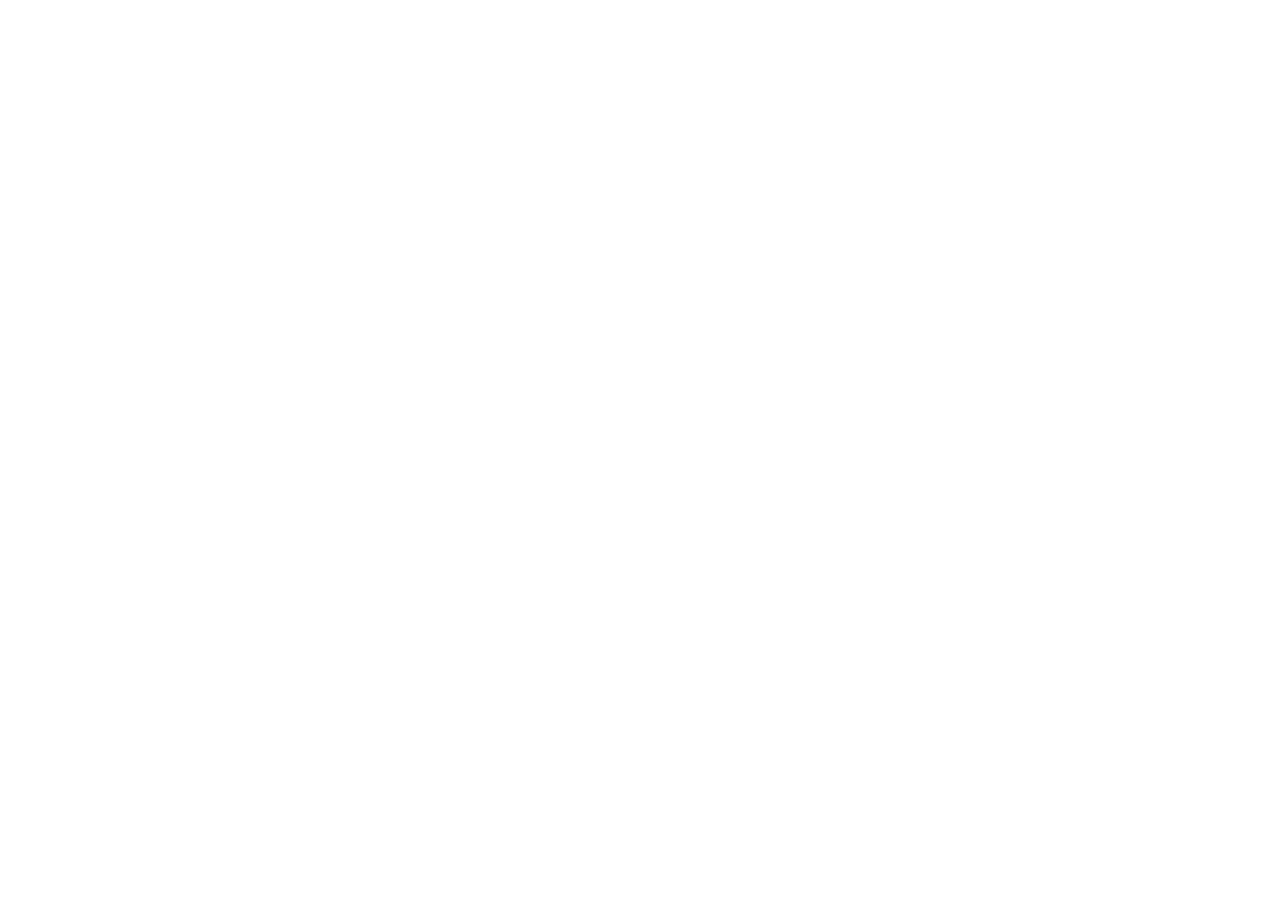
==== index.html @ 0e5fbce2 "portfolio" ====
<!DOCTYPE html>
<html lang="cs">

<head>
    <meta charset="UTF-8">
    <meta name="viewport" content="width=device-width, initial-scale=1.0">
    <title>Portfolio</title>
</head>

<body>

</body>

</html>
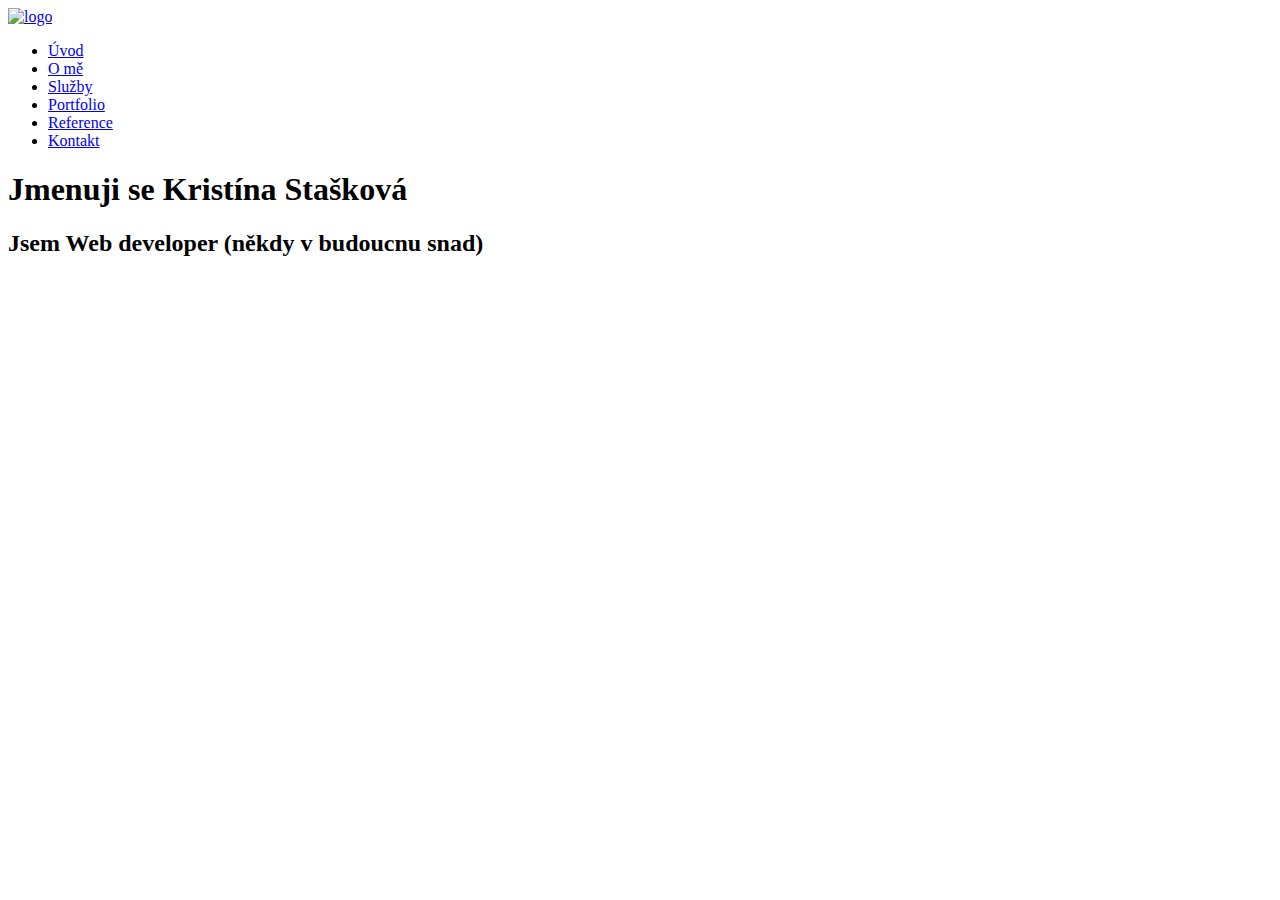
==== commit 8e735837: "prvni ukol - zacatek portfolia" ====
--- a/index.html
+++ b/index.html
@@ -4,10 +4,77 @@
 <head>
     <meta charset="UTF-8">
     <meta name="viewport" content="width=device-width, initial-scale=1.0">
+    <link rel="stylesheet" href="style.css">
+    <link rel="preconnect" href="https://fonts.gstatic.com">
+    <link href="https://fonts.googleapis.com/css2?family=Poppins:ital,wght@0,100;0,400;0,500;1,100&display=swap" rel="stylesheet">
     <title>Portfolio</title>
 </head>
 
 <body>
+    <header>
+        <a class="logo logo--header" href="#about"><img src="logo.png" alt="logo">
+        </a>
+
+        <nav>
+            <ul class="nav nav--first nav--sticky">
+                <li class="nav__item nav__item--active"><a class="nav__link" href="#home">Úvod</a> </li>
+                <li class="nav__item"><a class="nav__link" href="#about">O mě</a> </li>
+                <li class="nav__item"><a class="nav__link" href="#services">Služby</a> </li>
+                <li class="nav__item"><a class="nav__link" href="#portfolio">Portfolio</a> </li>
+                <li class="nav__item"><a class="nav__link" href="#reference">Reference</a> </li>
+                <li class="nav__item"><a class="nav__link" href="#contact">Kontakt</a></li>
+            </ul>
+        </nav>
+        
+    </header>
+    <section class="home" id="home">
+        <div class="home__item">
+            <h1 class="home__item--dark-color"> Jmenuji se
+                <span class="home__item--base-color"> Kristína Stašková</span>
+            </h1>
+            <h2 class="home__item--base-color"> Jsem
+                <span class="home__item--dark-color"> Web developer (někdy v budoucnu snad)</span>
+            </h2>
+        </div>
+
+        <div class="home__img">
+            <div class="home__img--photo">
+            </div>
+            <div class="home__img--cyrcle">
+            </div>
+            <div class="home__img--cyrcle-2">
+            </div>
+            <div class="home__img--cyrcle-3">
+            </div>
+        </div>
+
+        <div class="btn home__btn">
+            <a class="home__btn--cv" href="#">
+            </a>
+        </div>
+
+
+    </section>
+
+    <section class="about" id="about">
+
+    </section>
+
+    <section class="services" id="services">
+
+    </section>
+
+    <section class="portfolio" id="portfolio">
+
+    </section>
+
+    <section class="reference" id="reference">
+
+    </section>
+
+    <section class="contact" id="contact">
+
+    </section>
 
 </body>
 
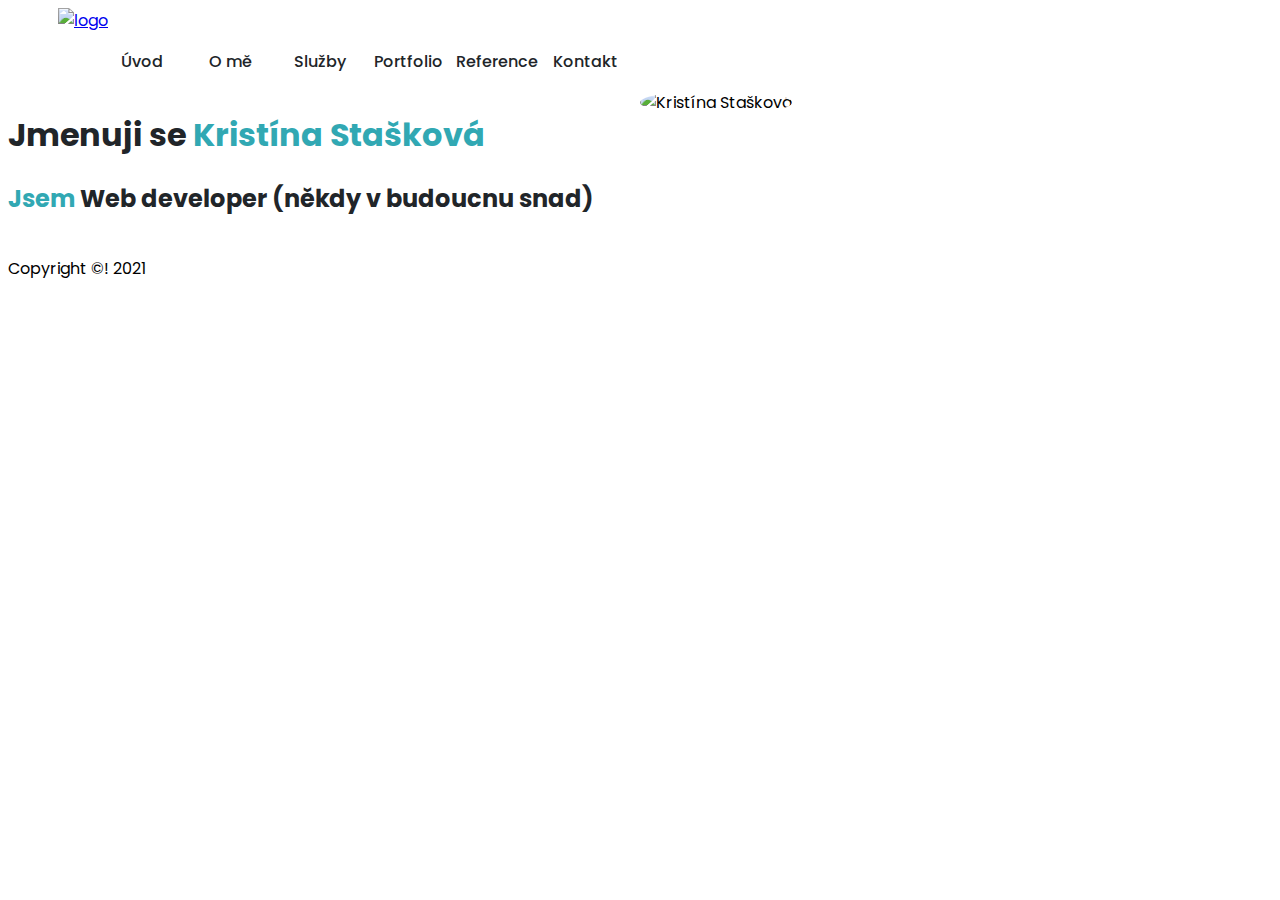
==== commit 5fb28897: "Jeste mi blbne prepinani pri navratu na vetsi obrazovku, ale to dotahnu. Jen me nejmensi nenecha vic" ====
--- a/index.html
+++ b/index.html
@@ -7,74 +7,92 @@
     <link rel="stylesheet" href="style.css">
     <link rel="preconnect" href="https://fonts.gstatic.com">
     <link href="https://fonts.googleapis.com/css2?family=Poppins:ital,wght@0,100;0,400;0,500;1,100&display=swap" rel="stylesheet">
+    <link rel="stylesheet" href="https://cdnjs.cloudflare.com/ajax/libs/font-awesome/4.7.0/css/font-awesome.min.css">
     <title>Portfolio</title>
 </head>
 
 <body>
     <header>
-        <a class="logo logo--header" href="#about"><img src="logo.png" alt="logo">
-        </a>
 
-        <nav>
-            <ul class="nav nav--first nav--sticky">
+        <nav class="sticky">
+            <a class="logo logo--header" href="#about"><img src="images/logo.png" alt="logo">
+            </a>
+            <button class="hamburger" id="hamburger">
+                <i class="fa fa-bars" aria-hidden="true"></i>
+            </button>
+            <ul class="nav nav--first nav--sticky" id="nav">
                 <li class="nav__item nav__item--active"><a class="nav__link" href="#home">Úvod</a> </li>
-                <li class="nav__item"><a class="nav__link" href="#about">O mě</a> </li>
+                <li class="nav__item"><a class="nav__link" href="#about">O&nbsp;mě</a> </li>
                 <li class="nav__item"><a class="nav__link" href="#services">Služby</a> </li>
                 <li class="nav__item"><a class="nav__link" href="#portfolio">Portfolio</a> </li>
                 <li class="nav__item"><a class="nav__link" href="#reference">Reference</a> </li>
                 <li class="nav__item"><a class="nav__link" href="#contact">Kontakt</a></li>
             </ul>
         </nav>
-        
+
     </header>
-    <section class="home" id="home">
-        <div class="home__item">
-            <h1 class="home__item--dark-color"> Jmenuji se
-                <span class="home__item--base-color"> Kristína Stašková</span>
-            </h1>
-            <h2 class="home__item--base-color"> Jsem
-                <span class="home__item--dark-color"> Web developer (někdy v budoucnu snad)</span>
-            </h2>
-        </div>
+    <main>
+        <section class="home" id="home">
+            <div class="home__item">
+                <h1 class="home__item--dark-color"> Jmenuji se
+                    <span class="home__item--base-color"> Kristína Stašková</span>
+                </h1>
+                <h2 class="home__item--base-color"> Jsem
+                    <span class="home__item--dark-color"> Web developer (někdy v budoucnu snad)</span>
+                </h2>
+            </div>
 
-        <div class="home__img">
-            <div class="home__img--photo">
+            <div class="home__img">
+                <div class="home__img--photo">
+                    <img src="images/profil.JPG" alt="Kristína Stašková">
+                </div>
+                <div class="home__img--cyrcle">
+                </div>
+                <div class="home__img--cyrcle-2">
+                </div>
+                <div class="home__img--cyrcle-3">
+                </div>
             </div>
-            <div class="home__img--cyrcle">
+
+            <div class="btn home__btn">
+                <a class="home__btn--cv" href="#">
+                </a>
             </div>
-            <div class="home__img--cyrcle-2">
-            </div>
-            <div class="home__img--cyrcle-3">
-            </div>
-        </div>
-
-        <div class="btn home__btn">
-            <a class="home__btn--cv" href="#">
-            </a>
-        </div>
 
 
-    </section>
+        </section>
 
-    <section class="about" id="about">
+        <section class="about" id="about">
 
-    </section>
+        </section>
 
-    <section class="services" id="services">
+        <section class="services" id="services">
 
-    </section>
+        </section>
 
-    <section class="portfolio" id="portfolio">
+        <section class="portfolio" id="portfolio">
+            <div class="portfolio__item portfolio__item--1"></div>
+            <div class="portfolio__item portfolio__item--2"></div>
+            <div class="portfolio__item portfolio__item--3"></div>
+            <div class="portfolio__item portfolio__item--4"></div>
+            <div class="portfolio__item portfolio__item--5"></div>
+            <div class="portfolio__item portfolio__item--6"></div>
 
-    </section>
+        </section>
 
-    <section class="reference" id="reference">
+        <section class="reference" id="reference">
 
-    </section>
+        </section>
 
-    <section class="contact" id="contact">
+        <section class="contact" id="contact">
 
-    </section>
+        </section>
+
+        <script src="hamburger.js"></script>
+    </main>
+    <footer>
+        Copyright &copy! 2021
+    </footer>
 
 </body>
 
--- a/style.css
+++ b/style.css
@@ -0,0 +1,119 @@
+html {
+    margin: 0;
+    padding: 0;
+    height: 100%;
+}
+:root {
+    --dark-color: #212529;
+    --base-color: #31a8b3;
+}
+
+body {
+    display: grid;
+    grid-template-rows: min-content auto min-content;
+    row-gap: 2 rem;
+    max-width: 1400px;
+    font-family: 'Poppins', sans-serif;
+}
+
+header {
+    display: flex;
+    flex-direction: column;
+    place-items: center;
+    background-color: #ffffff;
+	position: sticky;
+	top: 0;
+}
+.hamburger {
+    background-color: transparent;
+    border: 0;
+    color: var(--dark-color);
+    font-size: 20px;
+    cursor: pointer;
+}
+.hamburger:focus {
+    outline: none;
+}
+
+.nav.nav--first {
+    display: none;
+    width: 100%;
+}
+.nav.nav--first.show {
+    display: flex;
+}
+
+.nav {
+    display: flex;
+    flex-wrap: wrap;
+    flex-direction: column;
+    list-style: none;
+    font-weight: 500;
+    justify-items: center;
+}
+
+.nav__item {
+    place-items: center;
+}
+
+.nav__link {
+    text-decoration: none;
+    color: var(--dark-color);
+}
+
+.nav__link:hover {
+    color: var(--base-color);
+}
+
+.home {
+    display: grid;
+    grid-template-columns: repeat(2, 1fr);
+
+}
+
+.home__item--base-color {
+    color: var(--base-color);
+}
+
+.home__item--dark-color{
+    color: var(--dark-color);
+}
+
+.home__img--photo img {
+    border-radius: 50%;
+    max-width: 50%;
+    place-content: center;
+}
+
+.btn {
+    border-radius: 1rem;
+    border: none;
+    padding: 10px 30px;
+    transition: all 0.3s ease;
+    font-size: 16px;
+    display: inline-block;
+}
+
+@media (min-width: 769px) {
+    header {
+        display: grid;
+        grid-template-columns: 1fr 1fr;
+        background-color: #ffffff;
+        position: sticky;
+        top: 0;
+    }
+
+    .nav {
+        grid-column-start: 2;
+        grid-template-columns: repeat(6, 1fr);
+        list-style: none;
+        font-weight: 500;
+        justify-items: center;
+    }
+    .hamburger {
+        display: none;
+    }
+    .nav.nav--first {
+        display: grid;
+    }
+}
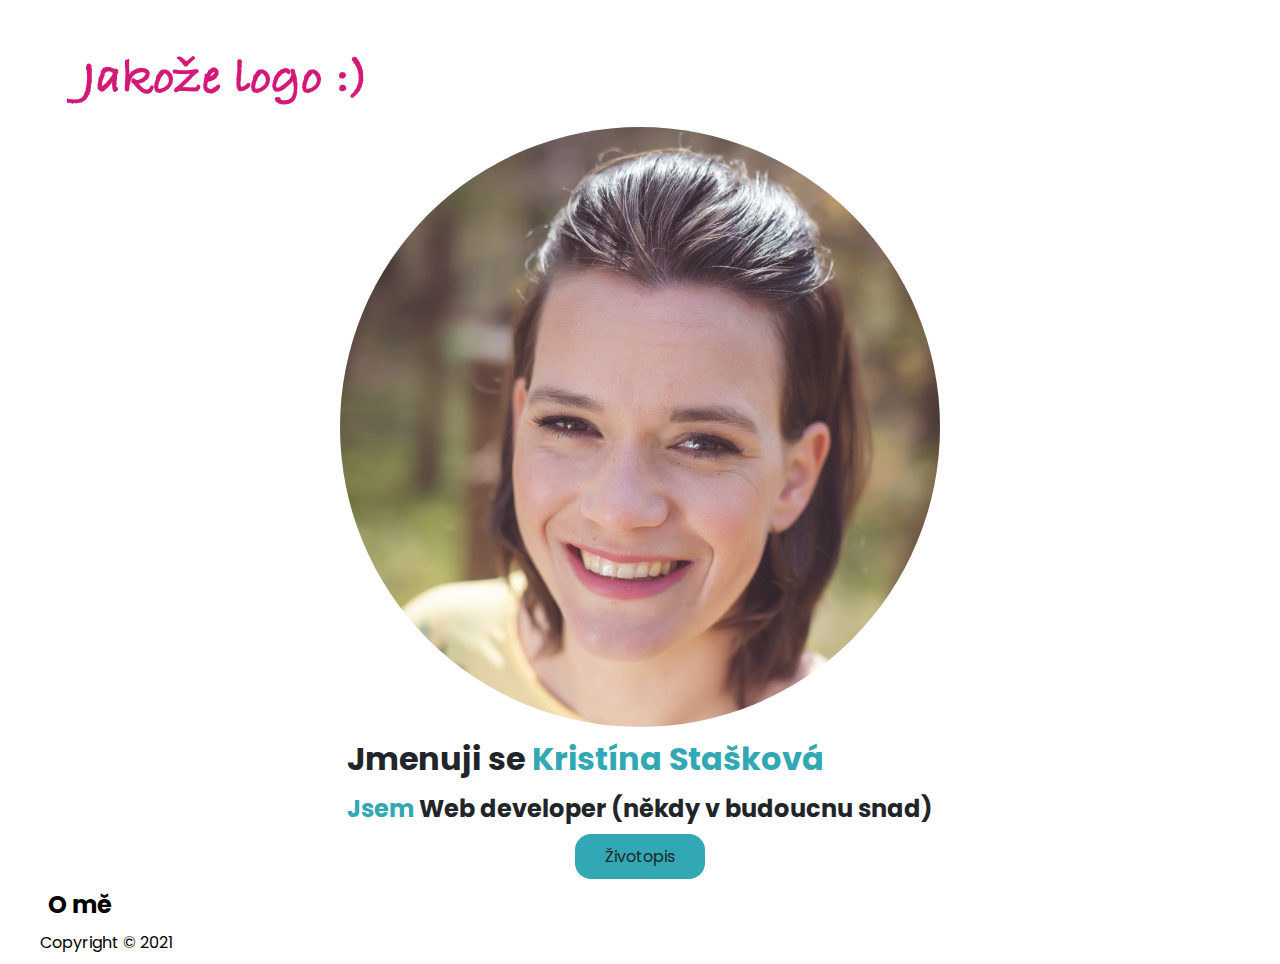
==== commit 32212063: "treti stage" ====
--- a/index.html
+++ b/index.html
@@ -13,7 +13,6 @@
 
 <body>
     <header>
-
         <nav class="sticky">
             <a class="logo logo--header" href="#about"><img src="images/logo.png" alt="logo">
             </a>
@@ -42,27 +41,26 @@
                 </h2>
             </div>
 
+            <div class="btn home__btn">
+                <a class="home__btn--cv" href="#">Životopis
+                </a>
+            </div>
+
             <div class="home__img">
                 <div class="home__img--photo">
                     <img src="images/profil.JPG" alt="Kristína Stašková">
                 </div>
-                <div class="home__img--cyrcle">
+                <div class="home__img--circle">
                 </div>
-                <div class="home__img--cyrcle-2">
+                <div class="home__img--circle-2">
                 </div>
-                <div class="home__img--cyrcle-3">
+                <div class="home__img--circle-3">
                 </div>
             </div>
-
-            <div class="btn home__btn">
-                <a class="home__btn--cv" href="#">
-                </a>
-            </div>
-
-
         </section>
 
         <section class="about" id="about">
+            <h2>O mě</h2>
 
         </section>
 
@@ -91,7 +89,7 @@
         <script src="hamburger.js"></script>
     </main>
     <footer>
-        Copyright &copy! 2021
+        Copyright &copy 2021
     </footer>
 
 </body>
--- a/style.css
+++ b/style.css
@@ -1,119 +1,204 @@
 html {
-    margin: 0;
-    padding: 0;
-    height: 100%;
-}
-:root {
-    --dark-color: #212529;
-    --base-color: #31a8b3;
+  margin: 2rem;
+  padding: 0;
+  height: 100%;
 }
 
 body {
-    display: grid;
-    grid-template-rows: min-content auto min-content;
-    row-gap: 2 rem;
-    max-width: 1400px;
-    font-family: 'Poppins', sans-serif;
+  display: -ms-grid;
+  display: grid;
+  -ms-grid-rows: min-content auto min-content;
+      grid-template-rows: -webkit-min-content auto -webkit-min-content;
+      grid-template-rows: min-content auto min-content;
+  row-gap: 2 rem;
+  max-width: 1400px;
+  font-family: 'Poppins', sans-serif;
+  font-size: 1rem;
+  font-weight: 400;
 }
 
 header {
+  display: -webkit-box;
+  display: -ms-flexbox;
+  display: flex;
+  -webkit-box-orient: vertical;
+  -webkit-box-direction: normal;
+      -ms-flex-direction: column;
+          flex-direction: column;
+  -webkit-box-pack: center;
+      -ms-flex-pack: center;
+          justify-content: center;
+  -webkit-box-align: center;
+      -ms-flex-align: center;
+          align-items: center;
+  background-color: #ffffff;
+  position: -webkit-sticky;
+  position: sticky;
+  top: 0;
+}
+
+header .hamburger {
+  background-color: transparent;
+  border: 0;
+  color: #212529;
+  font-size: 20px;
+  cursor: pointer;
+}
+
+header .hamburger:focus {
+  outline: none;
+}
+
+header nav .sticky {
+  display: -webkit-box;
+  display: -ms-flexbox;
+  display: flex;
+}
+
+header nav .nav {
+  list-style: none;
+  font-weight: 500;
+  padding: 0;
+  width: 100%;
+}
+
+header nav .nav.nav--first {
+  display: none;
+  width: 100%;
+}
+
+header nav .nav.nav--first.show {
+  display: -webkit-box;
+  display: -ms-flexbox;
+  display: flex;
+  -webkit-box-orient: vertical;
+  -webkit-box-direction: normal;
+      -ms-flex-direction: column;
+          flex-direction: column;
+  -webkit-box-pack: center;
+      -ms-flex-pack: center;
+          justify-content: center;
+  -webkit-box-align: center;
+      -ms-flex-align: center;
+          align-items: center;
+}
+
+header nav .nav__item {
+  place-items: center;
+}
+
+header nav .nav__link {
+  text-decoration: none;
+  color: #212529;
+}
+
+header nav .nav__link:hover {
+  color: #31a8b3;
+}
+
+.home {
+  display: -webkit-box;
+  display: -ms-flexbox;
+  display: flex;
+  -webkit-box-orient: vertical;
+  -webkit-box-direction: normal;
+      -ms-flex-direction: column;
+          flex-direction: column;
+  -webkit-box-pack: center;
+      -ms-flex-pack: center;
+          justify-content: center;
+  -webkit-box-align: center;
+      -ms-flex-align: center;
+          align-items: center;
+}
+
+.home .home__item {
+  -webkit-box-ordinal-group: 3;
+      -ms-flex-order: 2;
+          order: 2;
+}
+
+.home .home__img {
+  -webkit-box-ordinal-group: 2;
+      -ms-flex-order: 1;
+          order: 1;
+}
+
+.home .home__btn {
+  -webkit-box-ordinal-group: 4;
+      -ms-flex-order: 3;
+          order: 3;
+}
+
+.home .home__item--base-color {
+  color: #31a8b3;
+}
+
+.home .home__item--dark-color {
+  color: #212529;
+}
+
+.home .home__img--photo {
+  display: -webkit-box;
+  display: -ms-flexbox;
+  display: flex;
+  place-content: center;
+}
+
+.home .home__img--photo img {
+  border-radius: 50%;
+  max-width: 50%;
+}
+
+.home a {
+  text-decoration: none;
+  color: #212529;
+}
+
+.btn {
+  border-radius: 1rem;
+  border: none;
+  padding: 10px 30px;
+  font-size: 16px;
+  background-color: #31a8b3;
+  display: inline-block;
+  color: #fafafa;
+}
+
+.btn:hover {
+  -webkit-transition: all 0.3s ease;
+  transition: all 0.3s ease;
+  background-color: #17a2b8;
+}
+
+h1, h2 {
+  margin: 0.5rem;
+}
+
+@media (min-width: 769px) {
+  header {
+    -webkit-box-orient: horizontal;
+    -webkit-box-direction: normal;
+        -ms-flex-direction: row;
+            flex-direction: row;
+  }
+  header .sticky {
+    display: -webkit-box;
+    display: -ms-flexbox;
     display: flex;
-    flex-direction: column;
-    place-items: center;
-    background-color: #ffffff;
-	position: sticky;
-	top: 0;
-}
-.hamburger {
-    background-color: transparent;
-    border: 0;
-    color: var(--dark-color);
-    font-size: 20px;
-    cursor: pointer;
-}
-.hamburger:focus {
-    outline: none;
-}
-
-.nav.nav--first {
-    display: none;
-    width: 100%;
-}
-.nav.nav--first.show {
-    display: flex;
-}
-
-.nav {
-    display: flex;
-    flex-wrap: wrap;
-    flex-direction: column;
     list-style: none;
     font-weight: 500;
-    justify-items: center;
-}
-
-.nav__item {
-    place-items: center;
-}
-
-.nav__link {
-    text-decoration: none;
-    color: var(--dark-color);
-}
-
-.nav__link:hover {
-    color: var(--base-color);
-}
-
-.home {
-    display: grid;
-    grid-template-columns: repeat(2, 1fr);
-
-}
-
-.home__item--base-color {
-    color: var(--base-color);
-}
-
-.home__item--dark-color{
-    color: var(--dark-color);
-}
-
-.home__img--photo img {
-    border-radius: 50%;
-    max-width: 50%;
-    place-content: center;
-}
-
-.btn {
-    border-radius: 1rem;
-    border: none;
-    padding: 10px 30px;
-    transition: all 0.3s ease;
-    font-size: 16px;
-    display: inline-block;
-}
-
-@media (min-width: 769px) {
-    header {
-        display: grid;
-        grid-template-columns: 1fr 1fr;
-        background-color: #ffffff;
-        position: sticky;
-        top: 0;
-    }
-
-    .nav {
-        grid-column-start: 2;
-        grid-template-columns: repeat(6, 1fr);
-        list-style: none;
-        font-weight: 500;
-        justify-items: center;
-    }
-    .hamburger {
-        display: none;
-    }
-    .nav.nav--first {
-        display: grid;
-    }
-}
+    width: 100%;
+  }
+  header .hamburger {
+    display: none;
+  }
+  header .nav--first {
+    display: -webkit-box;
+    display: -ms-flexbox;
+    display: flex;
+    -ms-flex-pack: distribute;
+        justify-content: space-around;
+  }
+}
+/*# sourceMappingURL=style.css.map */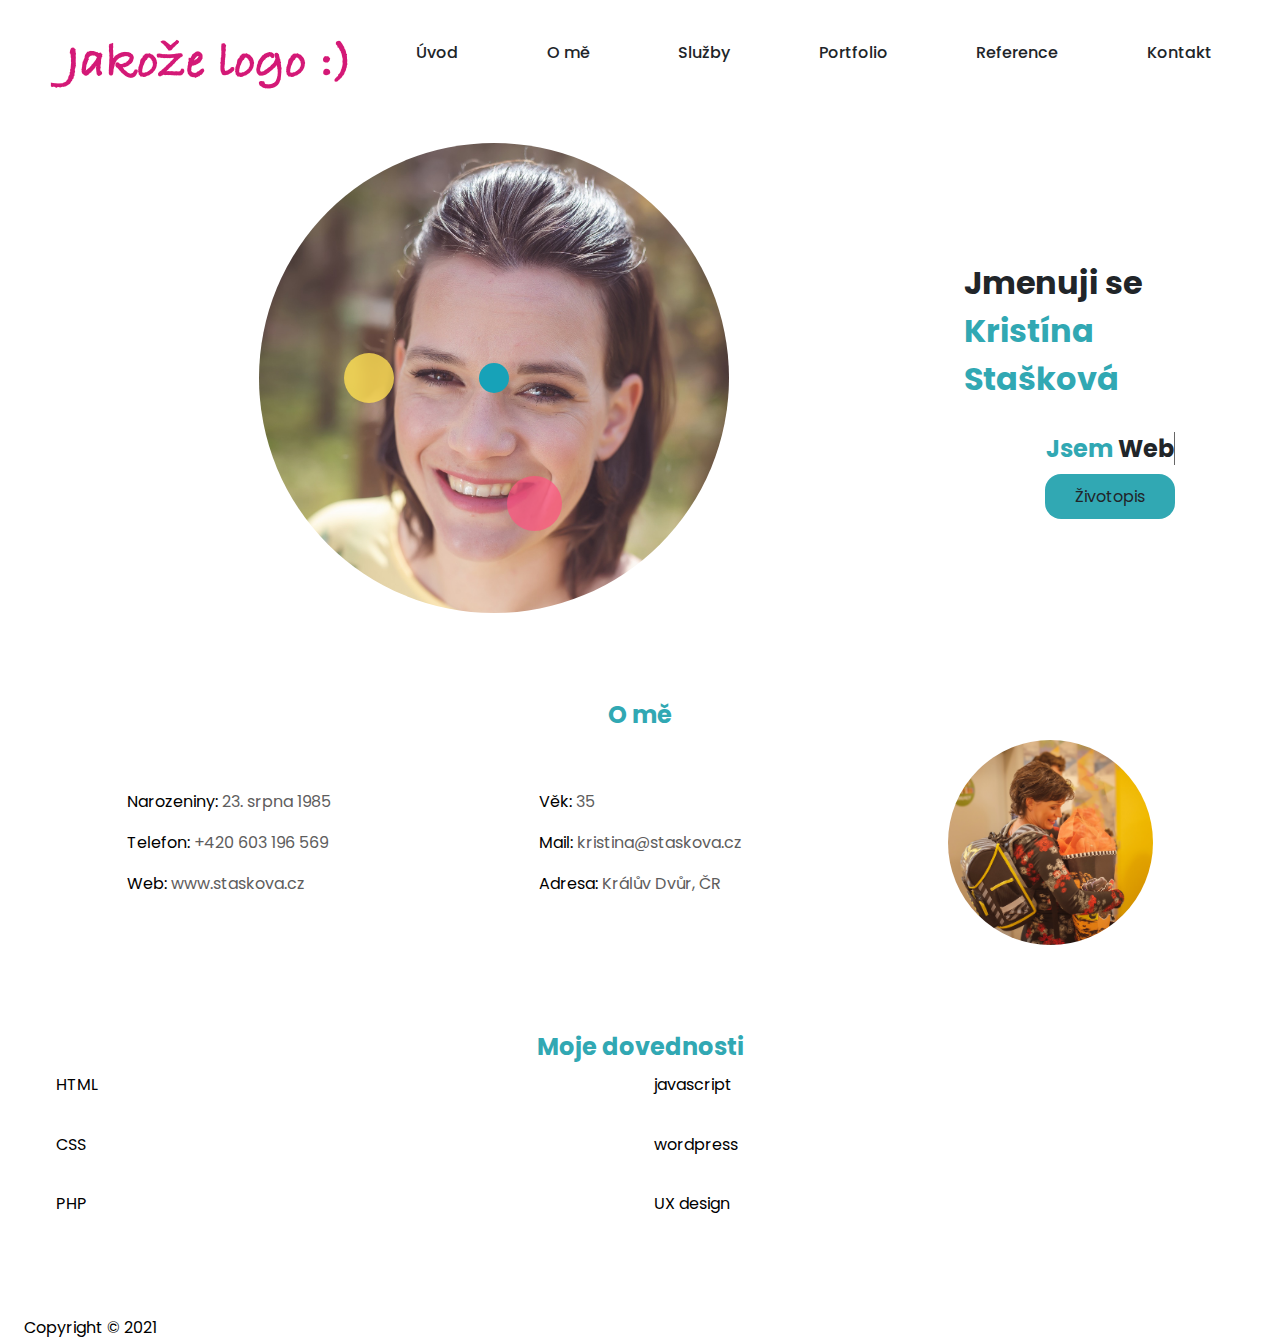
==== commit aea842af: "jeste na tom budu dodelavat kontakty,... Ale to nutne minimum tam snad je." ====
--- a/index.html
+++ b/index.html
@@ -6,7 +6,7 @@
     <meta name="viewport" content="width=device-width, initial-scale=1.0">
     <link rel="stylesheet" href="style.css">
     <link rel="preconnect" href="https://fonts.gstatic.com">
-    <link href="https://fonts.googleapis.com/css2?family=Poppins:ital,wght@0,100;0,400;0,500;1,100&display=swap" rel="stylesheet">
+    <link href="https://fonts.googleapis.com/css2?family=Poppins:ital,wght@0,100;0,400;0,500;1,100&display=swap" rel="stylesheet" type="text/css">
     <link rel="stylesheet" href="https://cdnjs.cloudflare.com/ajax/libs/font-awesome/4.7.0/css/font-awesome.min.css">
     <title>Portfolio</title>
 </head>
@@ -37,13 +37,12 @@
                     <span class="home__item--base-color"> Kristína Stašková</span>
                 </h1>
                 <h2 class="home__item--base-color"> Jsem
-                    <span class="home__item--dark-color"> Web developer (někdy v budoucnu snad)</span>
+                    <span class="home__item--dark-color txt-rotate" data-period="2000" data-rotate='["Web developer.", "Web designer.", "UX designer."  ]'></span>
                 </h2>
-            </div>
-
-            <div class="btn home__btn">
-                <a class="home__btn--cv" href="#">Životopis
-                </a>
+                <div class="btn home__btn">
+                    <a class="home__btn--cv" href="#">Životopis
+                    </a>
+                </div>
             </div>
 
             <div class="home__img">
@@ -60,7 +59,106 @@
         </section>
 
         <section class="about" id="about">
-            <h2>O mě</h2>
+            <h2 class="section-name">O mě</h2>
+            <div class="about__img">
+                <img src="images/aboutMe.png" alt="O mě">
+            </div>
+            <nav class="about__left personal-info">
+                <ul class="personal-info__list">
+                    <li class="personal-info__list--1">
+                        <p>
+                            Narozeniny:
+                            <span>23. srpna 1985</span>
+                        </p>
+                    </li>
+                    <li class="personal-info__list--2">
+                        <p>Telefon:
+                            <span>+420 603 196 569</span>
+                        </p>
+                    </li>
+                    <li class="personal-info__list--3">
+                        <p>Web:
+                            <span>www.staskova.cz</span>
+                        </p>
+                    </li>
+                </ul>
+            </nav>
+
+            <nav class="about__right personal-info">
+                <ul class="personal-info__list">
+                    <li class="personal-info__list--1">
+                        <p> Věk:
+                            <span>35</span>
+                        </p>
+                    </li>
+                    <li class="personal-info__list--2">
+                        <p>Mail:
+                            <span>kristina@staskova.cz</span>
+                        </p>
+                    </li>
+                    <li class="personal-info__list--3">
+                        <p>Adresa:
+                            <span>Králův Dvůr, ČR</span>
+                        </p>
+                    </li>
+                </ul>
+            </nav>
+
+        </section>
+        <section class="skills" id="skills">
+            <h2 class="section-name">Moje dovednosti</h2>
+            <div class="skill-block">
+                <div class="skill-block__container">
+                    <div class="skill-block__skillbar--title">
+                        <span>HTML</span>
+                    </div>
+                    <div class="skill-block__skillbar">
+                        <div class="skill-block__skillbar--percent html">80%</div>
+                    </div>
+                </div>
+                <div class="skill-block__container">
+                    <div class="skill-block__skillbar--title">
+                        <span>CSS</span>
+                    </div>
+                    <div class="skill-block__skillbar">
+                        <div class="skill-block__skillbar--percent css">75%</div>
+                    </div>
+                </div>
+                <div class="skill-block__container">
+                    <div class="skill-block__skillbar--title">
+                        <span>PHP</span>
+                    </div>
+                    <div class="skill-block__skillbar">
+                        <div class="skill-block__skillbar--percent php">50%</div>
+                    </div>
+                </div>
+            </div>
+            <div class="skill-block">
+                <div class="skill-block__container">
+                    <div class="skill-block__skillbar--title">
+                        <span>javascript</span>
+                    </div>
+                    <div class="skill-block__skillbar">
+                        <div class="skill-block__skillbar--percent js">65%</div>
+                    </div>
+                </div>
+                <div class="skill-block__container">
+                    <div class="skill-block__skillbar--title">
+                        <span>wordpress</span>
+                    </div>
+                    <div class="skill-block__skillbar">
+                        <div class="skill-block__skillbar--percent ws">60%</div>
+                    </div>
+                </div>
+                <div class="skill-block__container">
+                    <div class="skill-block__skillbar--title">
+                        <span>UX design</span>
+                    </div>
+                    <div class="skill-block__skillbar">
+                        <div class="skill-block__skillbar--percent ux">70%</div>
+                    </div>
+                </div>
+            </div>
 
         </section>
 
@@ -87,6 +185,7 @@
         </section>
 
         <script src="hamburger.js"></script>
+        <script src="carousel.js"></script>
     </main>
     <footer>
         Copyright &copy 2021
--- a/style.css
+++ b/style.css
@@ -1,7 +1,14 @@
 html {
-  margin: 2rem;
+  -webkit-box-sizing: border-box;
+          box-sizing: border-box;
   padding: 0;
+  margin: 1rem;
   height: 100%;
+}
+
+*, :after, :before {
+  -webkit-box-sizing: inherit;
+          box-sizing: inherit;
 }
 
 body {
@@ -31,6 +38,7 @@
   -webkit-box-align: center;
       -ms-flex-align: center;
           align-items: center;
+  margin-bottom: 2rem;
   background-color: #ffffff;
   position: -webkit-sticky;
   position: sticky;
@@ -49,25 +57,25 @@
   outline: none;
 }
 
-header nav .sticky {
-  display: -webkit-box;
-  display: -ms-flexbox;
-  display: flex;
-}
-
-header nav .nav {
-  list-style: none;
+header .sticky {
+  display: -webkit-box;
+  display: -ms-flexbox;
+  display: flex;
+}
+
+header .nav {
   font-weight: 500;
   padding: 0;
+  list-style: none;
   width: 100%;
 }
 
-header nav .nav.nav--first {
+header .nav--first {
   display: none;
   width: 100%;
 }
 
-header nav .nav.nav--first.show {
+header .nav--first.show {
   display: -webkit-box;
   display: -ms-flexbox;
   display: flex;
@@ -81,18 +89,19 @@
   -webkit-box-align: center;
       -ms-flex-align: center;
           align-items: center;
-}
-
-header nav .nav__item {
+  margin-bottom: 2rem;
+}
+
+header .nav__item {
   place-items: center;
 }
 
-header nav .nav__link {
+header .nav__link {
   text-decoration: none;
   color: #212529;
 }
 
-header nav .nav__link:hover {
+header .nav__link:hover {
   color: #31a8b3;
 }
 
@@ -110,47 +119,192 @@
   -webkit-box-align: center;
       -ms-flex-align: center;
           align-items: center;
-}
-
-.home .home__item {
+  margin-bottom: 2rem;
+}
+
+.home__item {
   -webkit-box-ordinal-group: 3;
       -ms-flex-order: 2;
           order: 2;
-}
-
-.home .home__img {
+  display: -webkit-box;
+  display: -ms-flexbox;
+  display: flex;
+  -webkit-box-orient: vertical;
+  -webkit-box-direction: normal;
+      -ms-flex-direction: column;
+          flex-direction: column;
+  -webkit-box-pack: center;
+      -ms-flex-pack: center;
+          justify-content: center;
+  -webkit-box-align: center;
+      -ms-flex-align: center;
+          align-items: center;
+}
+
+.home__btn {
+  max-width: 50%;
+}
+
+.home__img {
   -webkit-box-ordinal-group: 2;
       -ms-flex-order: 1;
           order: 1;
-}
-
-.home .home__btn {
-  -webkit-box-ordinal-group: 4;
-      -ms-flex-order: 3;
-          order: 3;
-}
-
-.home .home__item--base-color {
+  position: relative;
+  top: 0;
+  bottom: 0;
+  left: 0;
+  right: 0;
+  margin: auto;
+  border-radius: 50%;
+}
+
+.home__img--circle {
+  width: 30px;
+  height: 30px;
+  background: #17a2b8;
+  border-radius: 50%;
+  position: absolute;
+  top: 0;
+  bottom: 0;
+  left: 0;
+  right: 0;
+  overflow: hidden;
+  margin: auto;
+  -webkit-animation: circle 6s linear infinite;
+          animation: circle 6s linear infinite;
+}
+
+@-webkit-keyframes circle {
+  0% {
+    -webkit-transform: rotate(0deg) translate(-165px) rotate(0deg);
+            transform: rotate(0deg) translate(-165px) rotate(0deg);
+  }
+  100% {
+    -webkit-transform: rotate(360deg) translate(-165px) rotate(-360deg);
+            transform: rotate(360deg) translate(-165px) rotate(-360deg);
+  }
+}
+
+@keyframes circle {
+  0% {
+    -webkit-transform: rotate(0deg) translate(-165px) rotate(0deg);
+            transform: rotate(0deg) translate(-165px) rotate(0deg);
+  }
+  100% {
+    -webkit-transform: rotate(360deg) translate(-165px) rotate(-360deg);
+            transform: rotate(360deg) translate(-165px) rotate(-360deg);
+  }
+}
+
+.home__img--circle-2 {
+  width: 50px;
+  height: 50px;
+  background: #FFDF52;
+  border-radius: 50%;
+  opacity: 0.8;
+  position: absolute;
+  top: 0;
+  bottom: 0;
+  left: 0;
+  right: 250px;
+  z-index: 1;
+  overflow: hidden;
+  margin: auto;
+  -webkit-animation: floating 6s linear infinite;
+          animation: floating 6s linear infinite;
+}
+
+@-webkit-keyframes floating {
+  0% {
+    -webkit-transform: translate(0px);
+            transform: translate(0px);
+  }
+  50% {
+    -webkit-transform: translate(-50px);
+            transform: translate(-50px);
+  }
+  100% {
+    -webkit-transform: translate(0px);
+            transform: translate(0px);
+  }
+}
+
+@keyframes floating {
+  0% {
+    -webkit-transform: translate(0px);
+            transform: translate(0px);
+  }
+  50% {
+    -webkit-transform: translate(-50px);
+            transform: translate(-50px);
+  }
+  100% {
+    -webkit-transform: translate(0px);
+            transform: translate(0px);
+  }
+}
+
+.home__img--circle-3 {
+  width: 55px;
+  height: 55px;
+  background: #ff5380;
+  opacity: 0.7;
+  border-radius: 50%;
+  position: absolute;
+  top: 250px;
+  bottom: 0px;
+  left: 80px;
+  right: 0;
+  overflow: hidden;
+  margin: auto;
+  -webkit-animation: circlereverse 22s linear infinite;
+          animation: circlereverse 22s linear infinite;
+  z-index: 11;
+}
+
+@-webkit-keyframes circlereverse {
+  0% {
+    -webkit-transform: rotate(0deg) translate(-205px) rotate(0deg);
+            transform: rotate(0deg) translate(-205px) rotate(0deg);
+  }
+  100% {
+    -webkit-transform: rotate(-360deg) translate(-205px) rotate(360deg);
+            transform: rotate(-360deg) translate(-205px) rotate(360deg);
+  }
+}
+
+@keyframes circlereverse {
+  0% {
+    -webkit-transform: rotate(0deg) translate(-205px) rotate(0deg);
+            transform: rotate(0deg) translate(-205px) rotate(0deg);
+  }
+  100% {
+    -webkit-transform: rotate(-360deg) translate(-205px) rotate(360deg);
+            transform: rotate(-360deg) translate(-205px) rotate(360deg);
+  }
+}
+
+.home__item--base-color {
   color: #31a8b3;
 }
 
-.home .home__item--dark-color {
+.home__item--dark-color {
   color: #212529;
 }
 
-.home .home__img--photo {
+.home__img--photo {
   display: -webkit-box;
   display: -ms-flexbox;
   display: flex;
   place-content: center;
 }
 
-.home .home__img--photo img {
+.home__img--photo img {
   border-radius: 50%;
   max-width: 50%;
 }
 
-.home a {
+a {
   text-decoration: none;
   color: #212529;
 }
@@ -163,16 +317,159 @@
   background-color: #31a8b3;
   display: inline-block;
   color: #fafafa;
+  text-align: center;
 }
 
 .btn:hover {
   -webkit-transition: all 0.3s ease;
   transition: all 0.3s ease;
   background-color: #17a2b8;
+  cursor: pointer;
 }
 
 h1, h2 {
-  margin: 0.5rem;
+  margin-bottom: 0.5rem;
+}
+
+h2 {
+  color: #31a8b3;
+}
+
+.personal-info__list {
+  list-style: none;
+}
+
+.personal-info__list span {
+  color: #5e5d5d;
+}
+
+.about {
+  display: -webkit-box;
+  display: -ms-flexbox;
+  display: flex;
+  -webkit-box-orient: vertical;
+  -webkit-box-direction: normal;
+      -ms-flex-direction: column;
+          flex-direction: column;
+  -webkit-box-pack: center;
+      -ms-flex-pack: center;
+          justify-content: center;
+  -webkit-box-align: center;
+      -ms-flex-align: center;
+          align-items: center;
+  margin-bottom: 2rem;
+}
+
+.about__img {
+  display: -webkit-box;
+  display: -ms-flexbox;
+  display: flex;
+  -webkit-box-pack: center;
+      -ms-flex-pack: center;
+          justify-content: center;
+}
+
+.about__img img {
+  border-radius: 50%;
+  max-width: 45%;
+}
+
+.about .personal-info__list {
+  padding: 0;
+}
+
+.skills {
+  display: -webkit-box;
+  display: -ms-flexbox;
+  display: flex;
+  -webkit-box-orient: vertical;
+  -webkit-box-direction: normal;
+      -ms-flex-direction: column;
+          flex-direction: column;
+  -webkit-box-pack: center;
+      -ms-flex-pack: center;
+          justify-content: center;
+  margin-bottom: 2rem;
+}
+
+.skills .section-name {
+  display: -webkit-box;
+  display: -ms-flexbox;
+  display: flex;
+  -webkit-box-pack: center;
+      -ms-flex-pack: center;
+          justify-content: center;
+}
+
+.skills .skill-block__skillbar {
+  width: 100%;
+  background-color: #fafafa;
+  color: #212529;
+  padding-top: 0.3rem;
+  padding-bottom: 0.3rem;
+  border-radius: 0.3rem;
+  text-align: right;
+  -webkit-transform: scaleX(0);
+          transform: scaleX(0);
+  -webkit-transform-origin: left;
+          transform-origin: left;
+  -webkit-animation: animate 1s cubic-bezier(1, 0, 0.5, 1) forwards;
+          animation: animate 1s cubic-bezier(1, 0, 0.5, 1) forwards;
+}
+
+.skills .skill-block__skillbar--percent {
+  padding-right: 1rem;
+  border-radius: 0.3rem;
+  -webkit-transform: scaleX(0);
+          transform: scaleX(0);
+  -webkit-transform-origin: left;
+          transform-origin: left;
+  -webkit-animation: animate 1s 1s cubic-bezier(1, 0, 0.5, 1) forwards;
+          animation: animate 1s 1s cubic-bezier(1, 0, 0.5, 1) forwards;
+}
+
+@-webkit-keyframes animate {
+  100% {
+    -webkit-transform: scaleX(1);
+            transform: scaleX(1);
+  }
+}
+
+@keyframes animate {
+  100% {
+    -webkit-transform: scaleX(1);
+            transform: scaleX(1);
+  }
+}
+
+.skills .skill-block .html {
+  width: 80%;
+  background-color: #ff5380;
+}
+
+.skills .skill-block .css {
+  width: 75%;
+  background-color: #FFDF52;
+}
+
+.skills .skill-block .php {
+  width: 55%;
+  background-color: #17a2b8;
+}
+
+.skills .skill-block .js {
+  width: 65%;
+  background-color: #ff5380;
+}
+
+.skills .skill-block .ws {
+  width: 60%;
+  background-color: #FFDF52;
+}
+
+.skills .skill-block .ux {
+  width: 70%;
+  background-color: #17a2b8;
 }
 
 @media (min-width: 769px) {
@@ -200,5 +497,125 @@
     -ms-flex-pack: distribute;
         justify-content: space-around;
   }
+  .section-name {
+    display: -webkit-box;
+    display: -ms-flexbox;
+    display: flex;
+    -webkit-box-flex: 1;
+        -ms-flex: 1 0 100%;
+            flex: 1 0 100%;
+    -webkit-box-pack: center;
+        -ms-flex-pack: center;
+            justify-content: center;
+  }
+  .home {
+    display: -webkit-box;
+    display: -ms-flexbox;
+    display: flex;
+    -webkit-box-orient: horizontal;
+    -webkit-box-direction: normal;
+        -ms-flex-direction: row;
+            flex-direction: row;
+    -ms-flex-wrap: wrap;
+        flex-wrap: wrap;
+    -webkit-box-pack: center;
+        -ms-flex-pack: center;
+            justify-content: center;
+    -webkit-box-align: center;
+        -ms-flex-align: center;
+            align-items: center;
+    margin-bottom: 4rem;
+    -ms-flex-wrap: nowrap;
+        flex-wrap: nowrap;
+  }
+  .about {
+    display: -webkit-box;
+    display: -ms-flexbox;
+    display: flex;
+    -webkit-box-orient: horizontal;
+    -webkit-box-direction: normal;
+        -ms-flex-direction: row;
+            flex-direction: row;
+    -ms-flex-wrap: wrap;
+        flex-wrap: wrap;
+    -webkit-box-pack: center;
+        -ms-flex-pack: center;
+            justify-content: center;
+    -webkit-box-align: center;
+        -ms-flex-align: center;
+            align-items: center;
+    margin-bottom: 4rem;
+  }
+  .about__img {
+    display: -webkit-box;
+    display: -ms-flexbox;
+    display: flex;
+    -webkit-box-pack: center;
+        -ms-flex-pack: center;
+            justify-content: center;
+    -webkit-box-flex: 1;
+        -ms-flex: 1 0 33.3%;
+            flex: 1 0 33.3%;
+    -webkit-box-ordinal-group: 4;
+        -ms-flex-order: 3;
+            order: 3;
+  }
+  .about__img img {
+    max-width: 50%;
+  }
+  .about__left {
+    display: -webkit-box;
+    display: -ms-flexbox;
+    display: flex;
+    -webkit-box-pack: center;
+        -ms-flex-pack: center;
+            justify-content: center;
+    -webkit-box-flex: 1;
+        -ms-flex: 1 0 33.3%;
+            flex: 1 0 33.3%;
+  }
+  .about__right {
+    display: -webkit-box;
+    display: -ms-flexbox;
+    display: flex;
+    -webkit-box-pack: center;
+        -ms-flex-pack: center;
+            justify-content: center;
+    -webkit-box-flex: 1;
+        -ms-flex: 1 0 33.3%;
+            flex: 1 0 33.3%;
+  }
+  .skills {
+    display: -webkit-box;
+    display: -ms-flexbox;
+    display: flex;
+    -webkit-box-orient: horizontal;
+    -webkit-box-direction: normal;
+        -ms-flex-direction: row;
+            flex-direction: row;
+    -ms-flex-wrap: wrap;
+        flex-wrap: wrap;
+    -webkit-box-pack: center;
+        -ms-flex-pack: center;
+            justify-content: center;
+    -webkit-box-align: center;
+        -ms-flex-align: center;
+            align-items: center;
+    margin-bottom: 4rem;
+  }
+  .skills .skill-block {
+    display: -webkit-box;
+    display: -ms-flexbox;
+    display: flex;
+    -webkit-box-flex: 1;
+        -ms-flex: 1 0 auto;
+            flex: 1 0 auto;
+    -webkit-box-orient: vertical;
+    -webkit-box-direction: normal;
+        -ms-flex-direction: column;
+            flex-direction: column;
+    margin-left: 2rem;
+    margin-right: 2rem;
+  }
 }
 /*# sourceMappingURL=style.css.map */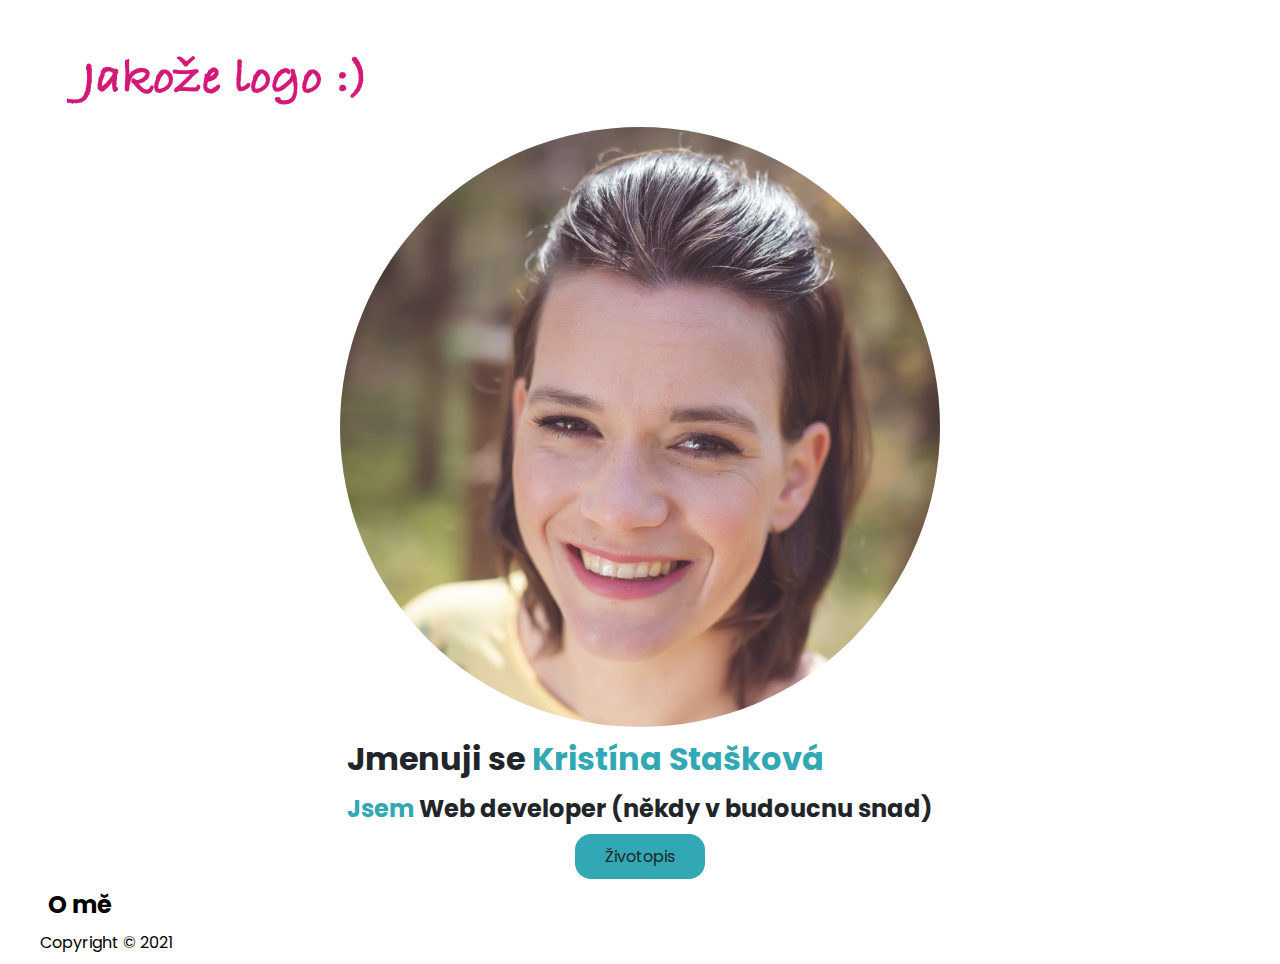
==== commit fc894130: "Merge pull request #3 from Tvorim-Web-od-A-do-Z-2-jaro-2021-Praha/treti-ukol" ====
--- a/index.html
+++ b/index.html
@@ -6,7 +6,7 @@
     <meta name="viewport" content="width=device-width, initial-scale=1.0">
     <link rel="stylesheet" href="style.css">
     <link rel="preconnect" href="https://fonts.gstatic.com">
-    <link href="https://fonts.googleapis.com/css2?family=Poppins:ital,wght@0,100;0,400;0,500;1,100&display=swap" rel="stylesheet" type="text/css">
+    <link href="https://fonts.googleapis.com/css2?family=Poppins:ital,wght@0,100;0,400;0,500;1,100&display=swap" rel="stylesheet">
     <link rel="stylesheet" href="https://cdnjs.cloudflare.com/ajax/libs/font-awesome/4.7.0/css/font-awesome.min.css">
     <title>Portfolio</title>
 </head>
@@ -37,12 +37,13 @@
                     <span class="home__item--base-color"> Kristína Stašková</span>
                 </h1>
                 <h2 class="home__item--base-color"> Jsem
-                    <span class="home__item--dark-color txt-rotate" data-period="2000" data-rotate='["Web developer.", "Web designer.", "UX designer."  ]'></span>
+                    <span class="home__item--dark-color"> Web developer (někdy v budoucnu snad)</span>
                 </h2>
-                <div class="btn home__btn">
-                    <a class="home__btn--cv" href="#">Životopis
-                    </a>
-                </div>
+            </div>
+
+            <div class="btn home__btn">
+                <a class="home__btn--cv" href="#">Životopis
+                </a>
             </div>
 
             <div class="home__img">
@@ -59,106 +60,7 @@
         </section>
 
         <section class="about" id="about">
-            <h2 class="section-name">O mě</h2>
-            <div class="about__img">
-                <img src="images/aboutMe.png" alt="O mě">
-            </div>
-            <nav class="about__left personal-info">
-                <ul class="personal-info__list">
-                    <li class="personal-info__list--1">
-                        <p>
-                            Narozeniny:
-                            <span>23. srpna 1985</span>
-                        </p>
-                    </li>
-                    <li class="personal-info__list--2">
-                        <p>Telefon:
-                            <span>+420 603 196 569</span>
-                        </p>
-                    </li>
-                    <li class="personal-info__list--3">
-                        <p>Web:
-                            <span>www.staskova.cz</span>
-                        </p>
-                    </li>
-                </ul>
-            </nav>
-
-            <nav class="about__right personal-info">
-                <ul class="personal-info__list">
-                    <li class="personal-info__list--1">
-                        <p> Věk:
-                            <span>35</span>
-                        </p>
-                    </li>
-                    <li class="personal-info__list--2">
-                        <p>Mail:
-                            <span>kristina@staskova.cz</span>
-                        </p>
-                    </li>
-                    <li class="personal-info__list--3">
-                        <p>Adresa:
-                            <span>Králův Dvůr, ČR</span>
-                        </p>
-                    </li>
-                </ul>
-            </nav>
-
-        </section>
-        <section class="skills" id="skills">
-            <h2 class="section-name">Moje dovednosti</h2>
-            <div class="skill-block">
-                <div class="skill-block__container">
-                    <div class="skill-block__skillbar--title">
-                        <span>HTML</span>
-                    </div>
-                    <div class="skill-block__skillbar">
-                        <div class="skill-block__skillbar--percent html">80%</div>
-                    </div>
-                </div>
-                <div class="skill-block__container">
-                    <div class="skill-block__skillbar--title">
-                        <span>CSS</span>
-                    </div>
-                    <div class="skill-block__skillbar">
-                        <div class="skill-block__skillbar--percent css">75%</div>
-                    </div>
-                </div>
-                <div class="skill-block__container">
-                    <div class="skill-block__skillbar--title">
-                        <span>PHP</span>
-                    </div>
-                    <div class="skill-block__skillbar">
-                        <div class="skill-block__skillbar--percent php">50%</div>
-                    </div>
-                </div>
-            </div>
-            <div class="skill-block">
-                <div class="skill-block__container">
-                    <div class="skill-block__skillbar--title">
-                        <span>javascript</span>
-                    </div>
-                    <div class="skill-block__skillbar">
-                        <div class="skill-block__skillbar--percent js">65%</div>
-                    </div>
-                </div>
-                <div class="skill-block__container">
-                    <div class="skill-block__skillbar--title">
-                        <span>wordpress</span>
-                    </div>
-                    <div class="skill-block__skillbar">
-                        <div class="skill-block__skillbar--percent ws">60%</div>
-                    </div>
-                </div>
-                <div class="skill-block__container">
-                    <div class="skill-block__skillbar--title">
-                        <span>UX design</span>
-                    </div>
-                    <div class="skill-block__skillbar">
-                        <div class="skill-block__skillbar--percent ux">70%</div>
-                    </div>
-                </div>
-            </div>
+            <h2>O mě</h2>
 
         </section>
 
@@ -185,7 +87,6 @@
         </section>
 
         <script src="hamburger.js"></script>
-        <script src="carousel.js"></script>
     </main>
     <footer>
         Copyright &copy 2021
--- a/style.css
+++ b/style.css
@@ -1,14 +1,7 @@
 html {
-  -webkit-box-sizing: border-box;
-          box-sizing: border-box;
+  margin: 2rem;
   padding: 0;
-  margin: 1rem;
   height: 100%;
-}
-
-*, :after, :before {
-  -webkit-box-sizing: inherit;
-          box-sizing: inherit;
 }
 
 body {
@@ -38,7 +31,6 @@
   -webkit-box-align: center;
       -ms-flex-align: center;
           align-items: center;
-  margin-bottom: 2rem;
   background-color: #ffffff;
   position: -webkit-sticky;
   position: sticky;
@@ -57,25 +49,25 @@
   outline: none;
 }
 
-header .sticky {
-  display: -webkit-box;
-  display: -ms-flexbox;
-  display: flex;
-}
-
-header .nav {
+header nav .sticky {
+  display: -webkit-box;
+  display: -ms-flexbox;
+  display: flex;
+}
+
+header nav .nav {
+  list-style: none;
   font-weight: 500;
   padding: 0;
-  list-style: none;
   width: 100%;
 }
 
-header .nav--first {
+header nav .nav.nav--first {
   display: none;
   width: 100%;
 }
 
-header .nav--first.show {
+header nav .nav.nav--first.show {
   display: -webkit-box;
   display: -ms-flexbox;
   display: flex;
@@ -89,19 +81,18 @@
   -webkit-box-align: center;
       -ms-flex-align: center;
           align-items: center;
-  margin-bottom: 2rem;
-}
-
-header .nav__item {
+}
+
+header nav .nav__item {
   place-items: center;
 }
 
-header .nav__link {
+header nav .nav__link {
   text-decoration: none;
   color: #212529;
 }
 
-header .nav__link:hover {
+header nav .nav__link:hover {
   color: #31a8b3;
 }
 
@@ -119,192 +110,47 @@
   -webkit-box-align: center;
       -ms-flex-align: center;
           align-items: center;
-  margin-bottom: 2rem;
-}
-
-.home__item {
+}
+
+.home .home__item {
   -webkit-box-ordinal-group: 3;
       -ms-flex-order: 2;
           order: 2;
-  display: -webkit-box;
-  display: -ms-flexbox;
-  display: flex;
-  -webkit-box-orient: vertical;
-  -webkit-box-direction: normal;
-      -ms-flex-direction: column;
-          flex-direction: column;
-  -webkit-box-pack: center;
-      -ms-flex-pack: center;
-          justify-content: center;
-  -webkit-box-align: center;
-      -ms-flex-align: center;
-          align-items: center;
-}
-
-.home__btn {
-  max-width: 50%;
-}
-
-.home__img {
+}
+
+.home .home__img {
   -webkit-box-ordinal-group: 2;
       -ms-flex-order: 1;
           order: 1;
-  position: relative;
-  top: 0;
-  bottom: 0;
-  left: 0;
-  right: 0;
-  margin: auto;
-  border-radius: 50%;
-}
-
-.home__img--circle {
-  width: 30px;
-  height: 30px;
-  background: #17a2b8;
-  border-radius: 50%;
-  position: absolute;
-  top: 0;
-  bottom: 0;
-  left: 0;
-  right: 0;
-  overflow: hidden;
-  margin: auto;
-  -webkit-animation: circle 6s linear infinite;
-          animation: circle 6s linear infinite;
-}
-
-@-webkit-keyframes circle {
-  0% {
-    -webkit-transform: rotate(0deg) translate(-165px) rotate(0deg);
-            transform: rotate(0deg) translate(-165px) rotate(0deg);
-  }
-  100% {
-    -webkit-transform: rotate(360deg) translate(-165px) rotate(-360deg);
-            transform: rotate(360deg) translate(-165px) rotate(-360deg);
-  }
-}
-
-@keyframes circle {
-  0% {
-    -webkit-transform: rotate(0deg) translate(-165px) rotate(0deg);
-            transform: rotate(0deg) translate(-165px) rotate(0deg);
-  }
-  100% {
-    -webkit-transform: rotate(360deg) translate(-165px) rotate(-360deg);
-            transform: rotate(360deg) translate(-165px) rotate(-360deg);
-  }
-}
-
-.home__img--circle-2 {
-  width: 50px;
-  height: 50px;
-  background: #FFDF52;
-  border-radius: 50%;
-  opacity: 0.8;
-  position: absolute;
-  top: 0;
-  bottom: 0;
-  left: 0;
-  right: 250px;
-  z-index: 1;
-  overflow: hidden;
-  margin: auto;
-  -webkit-animation: floating 6s linear infinite;
-          animation: floating 6s linear infinite;
-}
-
-@-webkit-keyframes floating {
-  0% {
-    -webkit-transform: translate(0px);
-            transform: translate(0px);
-  }
-  50% {
-    -webkit-transform: translate(-50px);
-            transform: translate(-50px);
-  }
-  100% {
-    -webkit-transform: translate(0px);
-            transform: translate(0px);
-  }
-}
-
-@keyframes floating {
-  0% {
-    -webkit-transform: translate(0px);
-            transform: translate(0px);
-  }
-  50% {
-    -webkit-transform: translate(-50px);
-            transform: translate(-50px);
-  }
-  100% {
-    -webkit-transform: translate(0px);
-            transform: translate(0px);
-  }
-}
-
-.home__img--circle-3 {
-  width: 55px;
-  height: 55px;
-  background: #ff5380;
-  opacity: 0.7;
-  border-radius: 50%;
-  position: absolute;
-  top: 250px;
-  bottom: 0px;
-  left: 80px;
-  right: 0;
-  overflow: hidden;
-  margin: auto;
-  -webkit-animation: circlereverse 22s linear infinite;
-          animation: circlereverse 22s linear infinite;
-  z-index: 11;
-}
-
-@-webkit-keyframes circlereverse {
-  0% {
-    -webkit-transform: rotate(0deg) translate(-205px) rotate(0deg);
-            transform: rotate(0deg) translate(-205px) rotate(0deg);
-  }
-  100% {
-    -webkit-transform: rotate(-360deg) translate(-205px) rotate(360deg);
-            transform: rotate(-360deg) translate(-205px) rotate(360deg);
-  }
-}
-
-@keyframes circlereverse {
-  0% {
-    -webkit-transform: rotate(0deg) translate(-205px) rotate(0deg);
-            transform: rotate(0deg) translate(-205px) rotate(0deg);
-  }
-  100% {
-    -webkit-transform: rotate(-360deg) translate(-205px) rotate(360deg);
-            transform: rotate(-360deg) translate(-205px) rotate(360deg);
-  }
-}
-
-.home__item--base-color {
+}
+
+.home .home__btn {
+  -webkit-box-ordinal-group: 4;
+      -ms-flex-order: 3;
+          order: 3;
+}
+
+.home .home__item--base-color {
   color: #31a8b3;
 }
 
-.home__item--dark-color {
-  color: #212529;
-}
-
-.home__img--photo {
+.home .home__item--dark-color {
+  color: #212529;
+}
+
+.home .home__img--photo {
   display: -webkit-box;
   display: -ms-flexbox;
   display: flex;
   place-content: center;
 }
 
-.home__img--photo img {
+.home .home__img--photo img {
   border-radius: 50%;
   max-width: 50%;
 }
 
-a {
+.home a {
   text-decoration: none;
   color: #212529;
 }
@@ -317,159 +163,16 @@
   background-color: #31a8b3;
   display: inline-block;
   color: #fafafa;
-  text-align: center;
 }
 
 .btn:hover {
   -webkit-transition: all 0.3s ease;
   transition: all 0.3s ease;
   background-color: #17a2b8;
-  cursor: pointer;
 }
 
 h1, h2 {
-  margin-bottom: 0.5rem;
-}
-
-h2 {
-  color: #31a8b3;
-}
-
-.personal-info__list {
-  list-style: none;
-}
-
-.personal-info__list span {
-  color: #5e5d5d;
-}
-
-.about {
-  display: -webkit-box;
-  display: -ms-flexbox;
-  display: flex;
-  -webkit-box-orient: vertical;
-  -webkit-box-direction: normal;
-      -ms-flex-direction: column;
-          flex-direction: column;
-  -webkit-box-pack: center;
-      -ms-flex-pack: center;
-          justify-content: center;
-  -webkit-box-align: center;
-      -ms-flex-align: center;
-          align-items: center;
-  margin-bottom: 2rem;
-}
-
-.about__img {
-  display: -webkit-box;
-  display: -ms-flexbox;
-  display: flex;
-  -webkit-box-pack: center;
-      -ms-flex-pack: center;
-          justify-content: center;
-}
-
-.about__img img {
-  border-radius: 50%;
-  max-width: 45%;
-}
-
-.about .personal-info__list {
-  padding: 0;
-}
-
-.skills {
-  display: -webkit-box;
-  display: -ms-flexbox;
-  display: flex;
-  -webkit-box-orient: vertical;
-  -webkit-box-direction: normal;
-      -ms-flex-direction: column;
-          flex-direction: column;
-  -webkit-box-pack: center;
-      -ms-flex-pack: center;
-          justify-content: center;
-  margin-bottom: 2rem;
-}
-
-.skills .section-name {
-  display: -webkit-box;
-  display: -ms-flexbox;
-  display: flex;
-  -webkit-box-pack: center;
-      -ms-flex-pack: center;
-          justify-content: center;
-}
-
-.skills .skill-block__skillbar {
-  width: 100%;
-  background-color: #fafafa;
-  color: #212529;
-  padding-top: 0.3rem;
-  padding-bottom: 0.3rem;
-  border-radius: 0.3rem;
-  text-align: right;
-  -webkit-transform: scaleX(0);
-          transform: scaleX(0);
-  -webkit-transform-origin: left;
-          transform-origin: left;
-  -webkit-animation: animate 1s cubic-bezier(1, 0, 0.5, 1) forwards;
-          animation: animate 1s cubic-bezier(1, 0, 0.5, 1) forwards;
-}
-
-.skills .skill-block__skillbar--percent {
-  padding-right: 1rem;
-  border-radius: 0.3rem;
-  -webkit-transform: scaleX(0);
-          transform: scaleX(0);
-  -webkit-transform-origin: left;
-          transform-origin: left;
-  -webkit-animation: animate 1s 1s cubic-bezier(1, 0, 0.5, 1) forwards;
-          animation: animate 1s 1s cubic-bezier(1, 0, 0.5, 1) forwards;
-}
-
-@-webkit-keyframes animate {
-  100% {
-    -webkit-transform: scaleX(1);
-            transform: scaleX(1);
-  }
-}
-
-@keyframes animate {
-  100% {
-    -webkit-transform: scaleX(1);
-            transform: scaleX(1);
-  }
-}
-
-.skills .skill-block .html {
-  width: 80%;
-  background-color: #ff5380;
-}
-
-.skills .skill-block .css {
-  width: 75%;
-  background-color: #FFDF52;
-}
-
-.skills .skill-block .php {
-  width: 55%;
-  background-color: #17a2b8;
-}
-
-.skills .skill-block .js {
-  width: 65%;
-  background-color: #ff5380;
-}
-
-.skills .skill-block .ws {
-  width: 60%;
-  background-color: #FFDF52;
-}
-
-.skills .skill-block .ux {
-  width: 70%;
-  background-color: #17a2b8;
+  margin: 0.5rem;
 }
 
 @media (min-width: 769px) {
@@ -497,125 +200,5 @@
     -ms-flex-pack: distribute;
         justify-content: space-around;
   }
-  .section-name {
-    display: -webkit-box;
-    display: -ms-flexbox;
-    display: flex;
-    -webkit-box-flex: 1;
-        -ms-flex: 1 0 100%;
-            flex: 1 0 100%;
-    -webkit-box-pack: center;
-        -ms-flex-pack: center;
-            justify-content: center;
-  }
-  .home {
-    display: -webkit-box;
-    display: -ms-flexbox;
-    display: flex;
-    -webkit-box-orient: horizontal;
-    -webkit-box-direction: normal;
-        -ms-flex-direction: row;
-            flex-direction: row;
-    -ms-flex-wrap: wrap;
-        flex-wrap: wrap;
-    -webkit-box-pack: center;
-        -ms-flex-pack: center;
-            justify-content: center;
-    -webkit-box-align: center;
-        -ms-flex-align: center;
-            align-items: center;
-    margin-bottom: 4rem;
-    -ms-flex-wrap: nowrap;
-        flex-wrap: nowrap;
-  }
-  .about {
-    display: -webkit-box;
-    display: -ms-flexbox;
-    display: flex;
-    -webkit-box-orient: horizontal;
-    -webkit-box-direction: normal;
-        -ms-flex-direction: row;
-            flex-direction: row;
-    -ms-flex-wrap: wrap;
-        flex-wrap: wrap;
-    -webkit-box-pack: center;
-        -ms-flex-pack: center;
-            justify-content: center;
-    -webkit-box-align: center;
-        -ms-flex-align: center;
-            align-items: center;
-    margin-bottom: 4rem;
-  }
-  .about__img {
-    display: -webkit-box;
-    display: -ms-flexbox;
-    display: flex;
-    -webkit-box-pack: center;
-        -ms-flex-pack: center;
-            justify-content: center;
-    -webkit-box-flex: 1;
-        -ms-flex: 1 0 33.3%;
-            flex: 1 0 33.3%;
-    -webkit-box-ordinal-group: 4;
-        -ms-flex-order: 3;
-            order: 3;
-  }
-  .about__img img {
-    max-width: 50%;
-  }
-  .about__left {
-    display: -webkit-box;
-    display: -ms-flexbox;
-    display: flex;
-    -webkit-box-pack: center;
-        -ms-flex-pack: center;
-            justify-content: center;
-    -webkit-box-flex: 1;
-        -ms-flex: 1 0 33.3%;
-            flex: 1 0 33.3%;
-  }
-  .about__right {
-    display: -webkit-box;
-    display: -ms-flexbox;
-    display: flex;
-    -webkit-box-pack: center;
-        -ms-flex-pack: center;
-            justify-content: center;
-    -webkit-box-flex: 1;
-        -ms-flex: 1 0 33.3%;
-            flex: 1 0 33.3%;
-  }
-  .skills {
-    display: -webkit-box;
-    display: -ms-flexbox;
-    display: flex;
-    -webkit-box-orient: horizontal;
-    -webkit-box-direction: normal;
-        -ms-flex-direction: row;
-            flex-direction: row;
-    -ms-flex-wrap: wrap;
-        flex-wrap: wrap;
-    -webkit-box-pack: center;
-        -ms-flex-pack: center;
-            justify-content: center;
-    -webkit-box-align: center;
-        -ms-flex-align: center;
-            align-items: center;
-    margin-bottom: 4rem;
-  }
-  .skills .skill-block {
-    display: -webkit-box;
-    display: -ms-flexbox;
-    display: flex;
-    -webkit-box-flex: 1;
-        -ms-flex: 1 0 auto;
-            flex: 1 0 auto;
-    -webkit-box-orient: vertical;
-    -webkit-box-direction: normal;
-        -ms-flex-direction: column;
-            flex-direction: column;
-    margin-left: 2rem;
-    margin-right: 2rem;
-  }
 }
 /*# sourceMappingURL=style.css.map */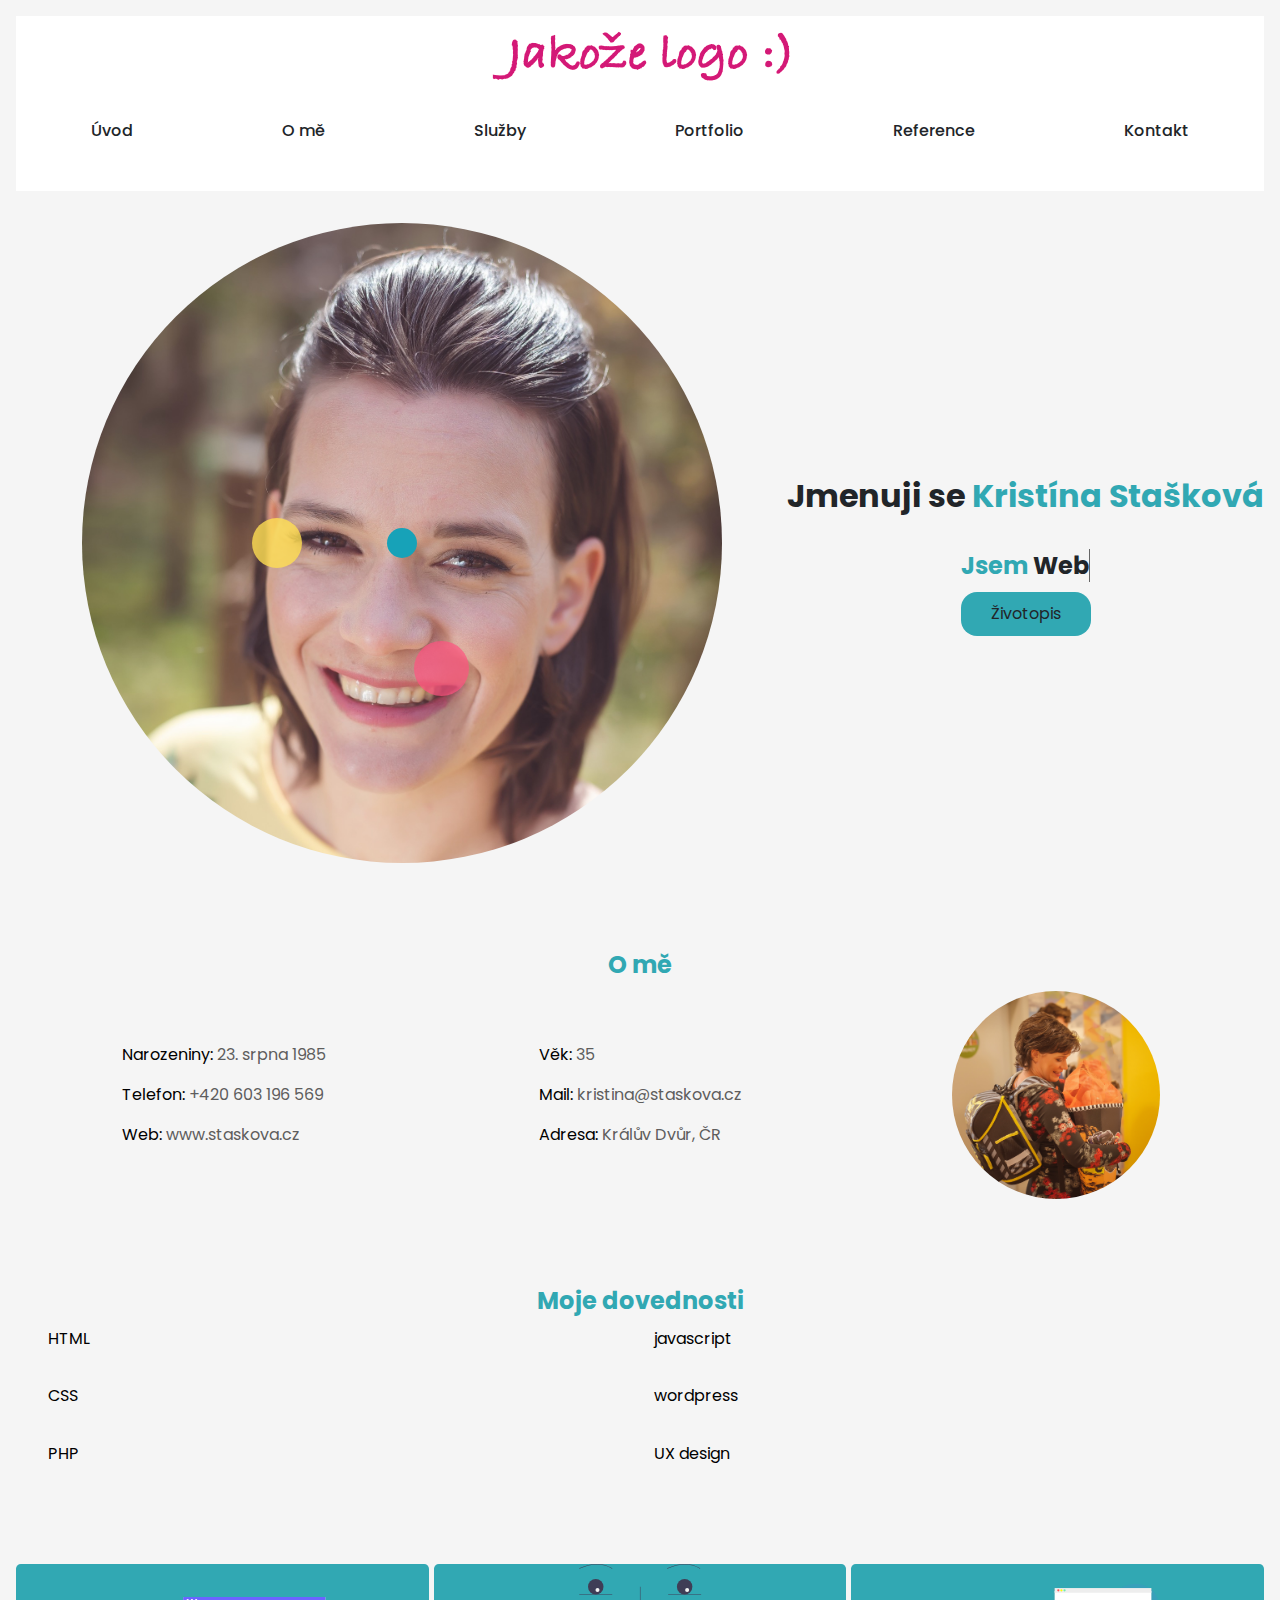
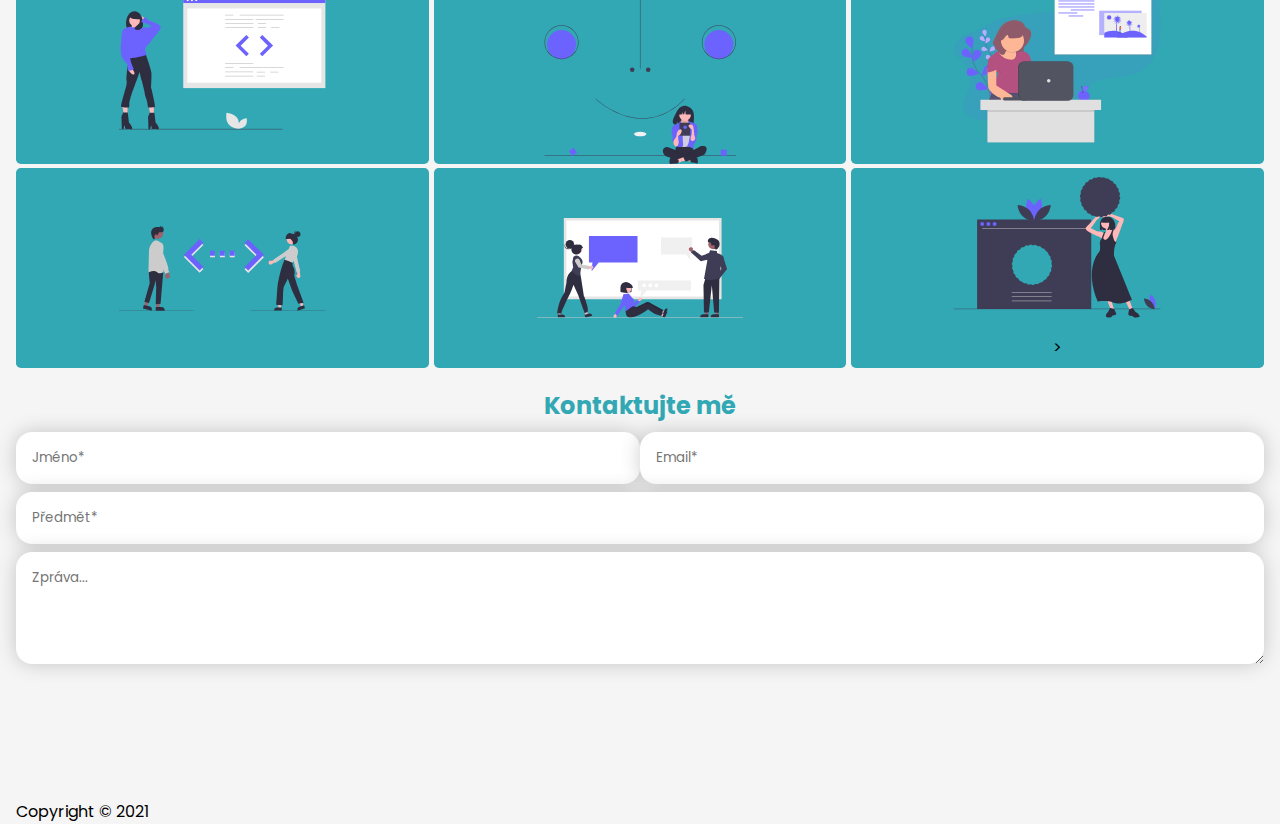
==== commit 5f268150: "tak snad uz je to ono" ====
--- a/index.html
+++ b/index.html
@@ -6,8 +6,21 @@
     <meta name="viewport" content="width=device-width, initial-scale=1.0">
     <link rel="stylesheet" href="style.css">
     <link rel="preconnect" href="https://fonts.gstatic.com">
-    <link href="https://fonts.googleapis.com/css2?family=Poppins:ital,wght@0,100;0,400;0,500;1,100&display=swap" rel="stylesheet">
+    <link href="https://fonts.googleapis.com/css2?family=Poppins:ital,wght@0,100;0,400;0,500;1,100&display=swap" rel="stylesheet" type="text/css">
     <link rel="stylesheet" href="https://cdnjs.cloudflare.com/ajax/libs/font-awesome/4.7.0/css/font-awesome.min.css">
+    <script type="text/javascript">
+        (function (f, b) {
+            if (!b.__SV) {
+                var e, g, i, h; window.mixpanel = b; b._i = []; b.init = function (e, f, c) {
+                    function g(a, d) { var b = d.split("."); 2 == b.length && (a = a[b[0]], d = b[1]); a[d] = function () { a.push([d].concat(Array.prototype.slice.call(arguments, 0))) } } var a = b; "undefined" !== typeof c ? a = b[c] = [] : c = "mixpanel"; a.people = a.people || []; a.toString = function (a) { var d = "mixpanel"; "mixpanel" !== c && (d += "." + c); a || (d += " (stub)"); return d }; a.people.toString = function () { return a.toString(1) + ".people (stub)" }; i = "disable time_event track track_pageview track_links track_forms track_with_groups add_group set_group remove_group register register_once alias unregister identify name_tag set_config reset opt_in_tracking opt_out_tracking has_opted_in_tracking has_opted_out_tracking clear_opt_in_out_tracking start_batch_senders people.set people.set_once people.unset people.increment people.append people.union people.track_charge people.clear_charges people.delete_user people.remove".split(" ");
+                    for (h = 0; h < i.length; h++)g(a, i[h]); var j = "set set_once union unset remove delete".split(" "); a.get_group = function () { function b(c) { d[c] = function () { call2_args = arguments; call2 = [c].concat(Array.prototype.slice.call(call2_args, 0)); a.push([e, call2]) } } for (var d = {}, e = ["get_group"].concat(Array.prototype.slice.call(arguments, 0)), c = 0; c < j.length; c++)b(j[c]); return d }; b._i.push([e, f, c])
+                }; b.__SV = 1.2; e = f.createElement("script"); e.type = "text/javascript"; e.async = !0; e.src = "undefined" !== typeof MIXPANEL_CUSTOM_LIB_URL ?
+                    MIXPANEL_CUSTOM_LIB_URL : "file:" === f.location.protocol && "//cdn.mxpnl.com/libs/mixpanel-2-latest.min.js".match(/^\/\//) ? "https://cdn.mxpnl.com/libs/mixpanel-2-latest.min.js" : "//cdn.mxpnl.com/libs/mixpanel-2-latest.min.js"; g = f.getElementsByTagName("script")[0]; g.parentNode.insertBefore(e, g)
+            }
+        })(document, window.mixpanel || []);
+        mixpanel.init("1640ddb30d0b5f307ac371d47e15b01a");
+        mixpanel.track('Home page');
+    </script>
     <title>Portfolio</title>
 </head>
 
@@ -37,13 +50,12 @@
                     <span class="home__item--base-color"> Kristína Stašková</span>
                 </h1>
                 <h2 class="home__item--base-color"> Jsem
-                    <span class="home__item--dark-color"> Web developer (někdy v budoucnu snad)</span>
+                    <span class="home__item--dark-color txt-rotate" data-period="2000" data-rotate='["Web developer.", "Web designer.", "UX designer."  ]'></span>
                 </h2>
-            </div>
-
-            <div class="btn home__btn">
-                <a class="home__btn--cv" href="#">Životopis
-                </a>
+                <div class="btn home__btn">
+                    <a class="home__btn--cv" href="#">Životopis
+                    </a>
+                </div>
             </div>
 
             <div class="home__img">
@@ -60,21 +72,498 @@
         </section>
 
         <section class="about" id="about">
-            <h2>O mě</h2>
+            <h2 class="section-name">O mě</h2>
+            <div class="about__img">
+                <img src="images/aboutMe.png" alt="O mě">
+            </div>
+            <nav class="about__left personal-info">
+                <ul class="personal-info__list">
+                    <li class="personal-info__list--1">
+                        <p>
+                            Narozeniny:
+                            <span>23. srpna 1985</span>
+                        </p>
+                    </li>
+                    <li class="personal-info__list--2">
+                        <p>Telefon:
+                            <span>+420 603 196 569</span>
+                        </p>
+                    </li>
+                    <li class="personal-info__list--3">
+                        <p>Web:
+                            <a href="www.staskova.cz"><span>www.staskova.cz</span></a>
+                        </p>
+                    </li>
+                </ul>
+            </nav>
+
+            <nav class="about__right personal-info">
+                <ul class="personal-info__list">
+                    <li class="personal-info__list--1">
+                        <p> Věk:
+                            <span>35</span>
+                        </p>
+                    </li>
+                    <li class="personal-info__list--2">
+                        <p>Mail:
+                            <a href="mailto:kristina@staskova.cz"><span>kristina@staskova.cz</span></a>
+                        </p>
+                    </li>
+                    <li class="personal-info__list--3">
+                        <p>Adresa:
+                            <span>Králův Dvůr, ČR</span>
+                        </p>
+                    </li>
+                </ul>
+            </nav>
 
         </section>
-
-        <section class="services" id="services">
+        <section class="skills" id="skills">
+            <h2 class="section-name">Moje dovednosti</h2>
+            <div class="skill-block">
+                <div class="skill-block__container">
+                    <div class="skill-block__skillbar--title">
+                        <span>HTML</span>
+                    </div>
+                    <div class="skill-block__skillbar">
+                        <div class="skill-block__skillbar--percent html">80%</div>
+                    </div>
+                </div>
+                <div class="skill-block__container">
+                    <div class="skill-block__skillbar--title">
+                        <span>CSS</span>
+                    </div>
+                    <div class="skill-block__skillbar">
+                        <div class="skill-block__skillbar--percent css">75%</div>
+                    </div>
+                </div>
+                <div class="skill-block__container">
+                    <div class="skill-block__skillbar--title">
+                        <span>PHP</span>
+                    </div>
+                    <div class="skill-block__skillbar">
+                        <div class="skill-block__skillbar--percent php">50%</div>
+                    </div>
+                </div>
+            </div>
+            <div class="skill-block">
+                <div class="skill-block__container">
+                    <div class="skill-block__skillbar--title">
+                        <span>javascript</span>
+                    </div>
+                    <div class="skill-block__skillbar">
+                        <div class="skill-block__skillbar--percent js">65%</div>
+                    </div>
+                </div>
+                <div class="skill-block__container">
+                    <div class="skill-block__skillbar--title">
+                        <span>wordpress</span>
+                    </div>
+                    <div class="skill-block__skillbar">
+                        <div class="skill-block__skillbar--percent ws">60%</div>
+                    </div>
+                </div>
+                <div class="skill-block__container">
+                    <div class="skill-block__skillbar--title">
+                        <span>UX design</span>
+                    </div>
+                    <div class="skill-block__skillbar">
+                        <div class="skill-block__skillbar--percent ux">70%</div>
+                    </div>
+                </div>
+            </div>
 
         </section>
 
+        <section class="services" id="services"></section>
+
         <section class="portfolio" id="portfolio">
-            <div class="portfolio__item portfolio__item--1"></div>
-            <div class="portfolio__item portfolio__item--2"></div>
-            <div class="portfolio__item portfolio__item--3"></div>
-            <div class="portfolio__item portfolio__item--4"></div>
-            <div class="portfolio__item portfolio__item--5"></div>
-            <div class="portfolio__item portfolio__item--6"></div>
+            <div class="portfolio__item">
+                <svg class="portfolio__item--svg portfolio__item--1" id="coder" data-name="Layer 1" xmlns="http://www.w3.org/2000/svg" viewBox="0 0 887.87284 569.68008">
+                    <title>proud_coder</title>
+                    <rect x="276.41138" y="0.34664" width="611.46146" height="391.60712" fill="#e6e6e6" />
+                    <rect x="293.89598" y="49.46394" width="576.49225" height="319.32231" fill="#fff" />
+                    <rect x="276.1503" width="611.46146" height="25.97712" fill="#6c63ff" />
+                    <circle cx="295.45441" cy="13.28088" r="4.81466" fill="#fff" />
+                    <circle cx="313.72965" cy="13.28088" r="4.81466" fill="#fff" />
+                    <circle cx="332.00489" cy="13.28088" r="4.81466" fill="#fff" />
+                    <path d="M863.33045,244.53256H675.64331a1.66587,1.66587,0,0,1,0-3.30318H863.33045a1.66587,1.66587,0,0,1,0,3.30318Z" transform="translate(-156.06358 -165.15996)" fill="#ccc" />
+                    <path d="M733.2818,262.7H613.94986a1.66587,1.66587,0,0,1,0-3.30317H733.2818a1.66587,1.66587,0,0,1,0,3.30317Z" transform="translate(-156.06358 -165.15996)" fill="#ccc" />
+                    <path d="M863.33045,263.03033H743.9985a1.66587,1.66587,0,0,1,0-3.30317h119.332a1.66587,1.66587,0,0,1,0,3.30317Z" transform="translate(-156.06358 -165.15996)" fill="#ccc" />
+                    <path d="M733.57144,280.86747H614.2395a1.66587,1.66587,0,0,1,0-3.30317H733.57144a1.66587,1.66587,0,0,1,0,3.30317Z" transform="translate(-156.06358 -165.15996)" fill="#ccc" />
+                    <path d="M733.86108,299.03493H614.52914a1.66587,1.66587,0,0,1,0-3.30317H733.86108a1.66587,1.66587,0,0,1,0,3.30317Z" transform="translate(-156.06358 -165.15996)" fill="#ccc" />
+                    <path d="M788.02388,280.86747H753.84629a1.66587,1.66587,0,0,1,0-3.30317h34.17759a1.66587,1.66587,0,0,1,0,3.30317Z" transform="translate(-156.06358 -165.15996)" fill="#ccc" />
+                    <path d="M788.02388,298.70461H753.84629a1.66587,1.66587,0,0,1,0-3.30317h34.17759a1.66587,1.66587,0,0,1,0,3.30317Z" transform="translate(-156.06358 -165.15996)" fill="#ccc" />
+                    <path d="M845.37273,298.70461h-34.1776a1.66587,1.66587,0,0,1,0-3.30317h34.1776a1.66587,1.66587,0,0,1,0,3.30317Z" transform="translate(-156.06358 -165.15996)" fill="#ccc" />
+                    <path d="M647.25853,244.53256h-34.1776a1.66587,1.66587,0,0,1,0-3.30318h34.1776a1.66587,1.66587,0,0,1,0,3.30318Z" transform="translate(-156.06358 -165.15996)" fill="#ccc" />
+                    <path d="M732.84734,452.83835H613.51539a1.66587,1.66587,0,0,1,0-3.30317h119.332a1.66587,1.66587,0,0,1,0,3.30317Z" transform="translate(-156.06358 -165.15996)" fill="#ccc" />
+                    <path d="M732.26806,489.17327H612.93611a1.66587,1.66587,0,0,1,0-3.30318h119.332a1.66587,1.66587,0,0,1,0,3.30318Z" transform="translate(-156.06358 -165.15996)" fill="#ccc" />
+                    <path d="M732.5577,507.34073H613.22575a1.66587,1.66587,0,0,1,0-3.30318h119.332a1.66587,1.66587,0,0,1,0,3.30318Z" transform="translate(-156.06358 -165.15996)" fill="#ccc" />
+                    <path d="M783.53445,489.50359H749.35686a1.66587,1.66587,0,0,1,0-3.30318h34.17759a1.66587,1.66587,0,0,1,0,3.30318Z" transform="translate(-156.06358 -165.15996)" fill="#ccc" />
+                    <path d="M783.53445,507.34073H749.35686a1.66587,1.66587,0,0,1,0-3.30318h34.17759a1.66587,1.66587,0,0,1,0,3.30318Z" transform="translate(-156.06358 -165.15996)" fill="#ccc" />
+                    <path d="M840.8833,489.50359H806.7057a1.66587,1.66587,0,0,1,0-3.30318h34.1776a1.66587,1.66587,0,0,1,0,3.30318Z" transform="translate(-156.06358 -165.15996)" fill="#ccc" />
+                    <path d="M863.47527,471.00581H675.78813a1.66587,1.66587,0,0,1,0-3.30317H863.47527a1.66587,1.66587,0,0,1,0,3.30317Z" transform="translate(-156.06358 -165.15996)" fill="#ccc" />
+                    <path d="M647.40335,471.00581h-34.1776a1.66587,1.66587,0,0,1,0-3.30317h34.1776a1.66587,1.66587,0,0,1,0,3.30317Z" transform="translate(-156.06358 -165.15996)" fill="#ccc" />
+                    <polygon points="547.965 163.221 501.622 208.985 547.965 254.748 558.392 244.321 523.345 209.274 558.681 173.938 547.965 163.221" fill="#e6e6e6" />
+                    <polygon points="616.32 163.221 662.662 208.985 616.32 254.748 605.893 244.321 640.939 209.274 605.603 173.938 616.32 163.221" fill="#e6e6e6" />
+                    <polygon points="547.965 163.221 501.622 208.985 547.965 254.748 558.392 244.321 523.345 209.274 558.681 173.938 547.965 163.221" fill="#6c63ff" />
+                    <polygon points="616.32 163.221 662.662 208.985 616.32 254.748 605.893 244.321 640.939 209.274 605.603 173.938 616.32 163.221" fill="#6c63ff" />
+                    <path d="M626.6665,711.1954c14.41965,19.311,44.352,21.34353,44.352,21.34353s6.55352-29.2768-7.86613-48.5878-44.352-21.34353-44.352-21.34353S612.24685,691.88439,626.6665,711.1954Z" transform="translate(-156.06358 -165.15996)" fill="#e6e6e6" />
+                    <path d="M700.12323,718.455c-9.5151,12.74275-29.26658,14.08395-29.26658,14.08395s-4.32447-19.31887,5.19062-32.06162,29.26658-14.084,29.26658-14.084S709.63832,705.71222,700.12323,718.455Z" transform="translate(-156.06358 -165.15996)" fill="#e6e6e6" />
+                    <polygon points="149.825 460.994 149.825 511.12 135.503 511.12 125.956 458.607 149.825 460.994" fill="#ffb9b9" />
+                    <polygon points="36.445 460.994 36.445 511.12 22.124 511.12 12.576 458.607 36.445 460.994" fill="#ffb9b9" />
+                    <path d="M268.06126,256.64223s-23.014-16.54132-25.89076-8.63026S259.431,270.3068,259.431,270.3068Z" transform="translate(-156.06358 -165.15996)" fill="#ffb9b9" />
+                    <path d="M186.43344,277.85827c0,28.59815,12.31285,29.4867,32.37127,29.4867s40.2667-.88855,40.2667-29.4867-16.26056-51.78152-36.319-51.78152S186.43344,249.26012,186.43344,277.85827Z" transform="translate(-156.06358 -165.15996)" fill="#2f2e41" />
+                    <path d="M235.69781,277.49868s-2.87676,21.57563,10.78781,23.014-44.58964,5.7535-44.58964,5.7535,15.10294-13.66457,7.19188-24.45239S235.69781,277.49868,235.69781,277.49868Z" transform="translate(-156.06358 -165.15996)" fill="#ffb9b9" />
+                    <path d="M308.33578,662.98336l5.03431,42.43208s25.17158,30.92508,9.34944,28.76751-25.89076.45876-25.89076-2.418-.372-13.155-2.52959-13.155-3.9431,16.23013-3.9431,16.23013-6.47269-.48981-7.19188-1.209-1.43837-41.88017-1.43837-41.88017-2.15757-12.22619,2.15756-17.9797,3.59594-10.78781,3.59594-10.78781Z" transform="translate(-156.06358 -165.15996)" fill="#2f2e41" />
+                    <path d="M193.76255,662.51677l5.03431,42.43208s25.17158,30.92508,9.34945,28.76751-25.89077.45876-25.89077-2.418-.372-13.155-2.52958-13.155-3.94311,16.23013-3.94311,16.23013-6.47269-.48981-7.19188-1.209-1.43837-41.88017-1.43837-41.88017-2.15756-12.22619,2.15756-17.9797,3.59594-10.78781,3.59594-10.78781Z" transform="translate(-156.06358 -165.15996)" fill="#2f2e41" />
+                    <path d="M270.938,410.54843s23.014,65.44609,24.45239,79.82985-1.43838,63.28853-1.43838,63.28853,20.85645,84.49856,16.54132,85.21775-28.3456,4.12889-29.06478.533-3.28315-9.16321-2.564-11.32077S276.707,618.02811,276.707,613.713s-10.08416-26.96353-9.365-30.55947-12.22619-56.81584-14.38376-61.131-7.91106-34.521-7.91106-34.521-32.36346,88.46011-33.08264,90.61767-3.59594,5.75351-2.15757,6.47269-2.15756,5.75351-2.15756,5.75351-7.45231,29.84028-7.45231,31.27866,1.43838,17.71926-1.43837,18.43845-32.26142.67328-33.6998-4.361,15.26134-63.33577,15.26134-63.33577,12.2262-36.67858,8.63026-46.028,3.59594-65.4461,6.47269-69.76122,3.59594-30.20589,3.59594-30.20589Z" transform="translate(-156.06358 -165.15996)" fill="#2f2e41" />
+                    <circle cx="67.04844" cy="101.1913" r="23.01401" fill="#ffb9b9" />
+                    <path d="M235.69781,295.47837s-25.89077.71919-27.32914-1.43837-37.39777,5.03431-37.39777,19.41807,20.85645,70.48041,20.85645,70.48041,7.91106,40.27451,5.7535,44.58964,79.82985-9.34944,77.67229-16.54132-14.38376-23.014,1.43837-36.67858,22.29483-28.04832,22.29483-28.04832l-18.69889-49.624s-18.69888-2.87676-23.014,0S235.69781,295.47837,235.69781,295.47837Z" transform="translate(-156.06358 -165.15996)" fill="#6c63ff" />
+                    <path d="M293.952,350.85584l5.03432-3.59594s46.7472-48.90478,34.521-58.25422S303.30146,271.026,294.67121,270.3068s-15.82213-7.19188-15.82213-7.19188-9.34945-16.54132-16.54132-5.7535-15.10295,14.38375-5.03432,17.97969,16.54132,2.15757,21.57564,5.75351,24.45238,9.34944,15.82213,11.507a77.19464,77.19464,0,0,0-14.38376,5.03432L270.938,314.17726Z" transform="translate(-156.06358 -165.15996)" fill="#6c63ff" />
+                    <path d="M212.68379,472.39858s18.69889,27.32914,5.03432,25.89076-20.13726-20.13726-20.13726-20.13726Z" transform="translate(-156.06358 -165.15996)" fill="#ffb9b9" />
+                    <path d="M176.00521,309.86213l-5.03431,3.59594s-16.54132,90.61767,0,114.35086,17.9797,22.29483,17.9797,22.29483,2.87675-2.15757,4.31512,12.22619-.71918,20.13726,3.59594,20.13726,23.7332-4.31513,22.29483-7.91107-10.78782-24.45238-11.507-29.4867-4.31513-16.54132-5.7535-23.014,6.47269-10.06863,2.87675-23.7332-8.63026-38.11695-8.63026-43.15127S176.00521,309.86213,176.00521,309.86213Z" transform="translate(-156.06358 -165.15996)" fill="#6c63ff" />
+                    <path d="M200.8172,245.85441c0,7.74533,10.62571,14.02416,23.73319,14.02416s25.17158,4.1494,25.17158-3.59594-12.06409-24.45238-25.17158-24.45238S200.8172,238.10908,200.8172,245.85441Z" transform="translate(-156.06358 -165.15996)" fill="#2f2e41" />
+                    <path d="M258.85586,282.712s.96872,26.07138-24.939,24.633,3.50113-22.2854,3.50113-22.2854Z" transform="translate(-156.06358 -165.15996)" fill="#2f2e41" />
+                    <rect y="567.37896" width="702.90551" height="2.24072" fill="#3f3d56" />
+                </svg>
+            </div>
+            <div class="portfolio__item">
+                <svg class="portfolio__item--svg portfolio__item--2" id="assistant" data-name="Layer 1" xmlns="http://www.w3.org/2000/svg" viewBox="0 0 766 800.87072">
+                    <title>virtual_assistant</title>
+                    <rect y="766.43536" width="766" height="2" fill="#3f3d56" />
+                    <rect x="706.17122" y="743.71649" width="23.36134" height="23.36134" fill="#6c63ff" />
+                    <rect x="319.10399" y="789.83575" width="23.36134" height="23.36134" transform="translate(-647.52641 336.91863) rotate(-38.97687)" fill="#6c63ff" />
+                    <rect x="382" y="91.07167" width="2" height="328" fill="#3f3d56" />
+                    <rect x="495" y="122.07167" width="132" height="2" fill="#3f3d56" />
+                    <rect x="139" y="122.07167" width="132" height="2" fill="#3f3d56" />
+                    <path d="M356.41016,68.54842l-.82032-1.82422c50.90674-22.8999,95.63233-22.87891,132.93409.06006l-1.04786,1.7041C450.77344,45.91707,406.67676,45.93807,356.41016,68.54842Z" transform="translate(-217 -49.56464)" fill="#3f3d56" />
+                    <path d="M708.41016,68.54842l-.82032-1.82422c50.90723-22.89941,95.63184-22.87842,132.9336.06006l-1.04688,1.7041C802.77246,45.91658,758.67773,45.9366,708.41016,68.54842Z" transform="translate(-217 -49.56464)" fill="#3f3d56" />
+                    <circle cx="205" cy="91.07167" r="31" fill="#3f3d56" />
+                    <circle cx="561" cy="91.07167" r="31" fill="#3f3d56" />
+                    <circle class="cheeks" cx="68" cy="322.07167" r="58" fill="#6c63ff" />
+                    <circle class="cheeks" cx="698" cy="322.07167" r="58" fill="#6c63ff" />
+                    <path d="M609.54492,669.30232c-4.71875,0-9.626-.168-14.61133-.498a233.60672,233.60672,0,0,1-30.57373-4.18848c-82.22168-16.77344-142.45263-73.68359-143.05127-74.25684l1.38282-1.44531c.59472.56934,60.42822,57.08789,142.06836,73.74317a231.646,231.646,0,0,0,30.30859,4.15136c5.45019.36231,10.80859.53321,15.92383.48828a206.0128,206.0128,0,0,0,31.84668-2.65722c48.29687-7.87988,93.53027-33.34863,134.44238-75.69727l1.4375,1.38867c-41.21777,42.667-86.82617,68.332-135.55762,76.28321a208.07737,208.07737,0,0,1-32.15527,2.68261C610.52148,669.30037,610.0332,669.30232,609.54492,669.30232Z" transform="translate(-217 -49.56464)" fill="#3f3d56" />
+                    <path d="M285,430.63631a68,68,0,1,1,68-68A68.07728,68.07728,0,0,1,285,430.63631Zm0-134a66,66,0,1,0,66,66A66.07468,66.07468,0,0,0,285,296.63631Z" transform="translate(-217 -49.56464)" fill="#3f3d56" />
+                    <path d="M915,430.63631a68,68,0,1,1,68-68A68.07728,68.07728,0,0,1,915,430.63631Zm0-134a66,66,0,1,0,66,66A66.07468,66.07468,0,0,0,915,296.63631Z" transform="translate(-217 -49.56464)" fill="#3f3d56" />
+                    <circle cx="351" cy="423.07167" r="9" fill="#3f3d56" />
+                    <circle cx="415" cy="423.07167" r="9" fill="#3f3d56" />
+                    <ellipse cx="383" cy="681.07167" rx="25" ry="9" fill="#f2f2f2" />
+                    <path d="M809.44085,634.96076c-10.24521-17.31123-30.51453-18.118-30.51453-18.118s-19.7513-2.52578-32.42164,23.83944c-11.80977,24.57455-28.10875,48.30178-2.624,54.0545l4.60329-14.32748,2.85079,15.39414a99.71338,99.71338,0,0,0,10.904.18636c27.2921-.88115,53.2837.2578,52.44681-9.53575C813.573,673.43481,819.29879,651.61762,809.44085,634.96076Z" transform="translate(-217 -49.56464)" fill="#2f2e41" />
+                    <path d="M742.42556,786.56345a40.41363,40.41363,0,0,1-1.30691,5.626c-.64111,1.80275-1.6309,3.47-2.21709,5.29131-1.8685,5.80566.7218,12.27883,4.85891,16.76005a27.34922,27.34922,0,0,0,13.33428,7.91792,54.40353,54.40353,0,0,0,11.45907,1.20419c10.65043.36115,21.57488.68426,31.6668-2.73851a55.01962,55.01962,0,0,0,9.20015-4.17956,6.888,6.888,0,0,0,2.38724-1.87968,6.5693,6.5693,0,0,0,.86147-3.85612c-.02265-4.515-.938-9.007-.72065-13.51679.12037-2.498.58788-4.994.35776-7.4843a13.807,13.807,0,0,0-10.552-11.89336,28.661,28.661,0,0,0-8.74688.00048,223.018,223.018,0,0,1-22.76406,1.01786c-7.76567-.04957-15.48339-1.235-23.21041-1.35879-2.2851-.03661-2.23894.66786-2.96644,2.87942A53.8738,53.8738,0,0,0,742.42556,786.56345Z" transform="translate(-217 -49.56464)" fill="#2f2e41" />
+                    <path d="M764.4639,675.07714a13.55615,13.55615,0,0,1-1.95082,5.58535c-1.351,1.84753-3.55383,2.90317-5.00724,4.67128-2.18769,2.66139-2.31326,6.40639-2.32227,9.85151-.00831,3.17371.05615,6.55882,1.826,9.19324a16.06642,16.06642,0,0,0,4.60448,4.05954c6.63725,4.47292,13.80948,9.02614,21.81187,9.17365,3.31569.06112,6.87085-.79516,9.05253-3.29271a13.592,13.592,0,0,0,2.19176-3.91028,51.92525,51.92525,0,0,0,3.67563-15.80748,18.561,18.561,0,0,0-.69972-7.59358c-.97215-2.71048-2.93783-4.94065-4.237-7.51048a16.71994,16.71994,0,0,1-1.60934-9.894,1.068,1.068,0,0,0-.05648-.717,1.04445,1.04445,0,0,0-.86073-.34877l-15.86745-1.14227a34.53089,34.53089,0,0,1-4.40559-.504c-.85537-.17392-3.11461-1.38875-3.93022-1.06572C765.1696,666.42332,764.77336,673.45674,764.4639,675.07714Z" transform="translate(-217 -49.56464)" fill="#ffb8b8" />
+                    <path d="M764.4639,675.07714a13.55615,13.55615,0,0,1-1.95082,5.58535c-1.351,1.84753-3.55383,2.90317-5.00724,4.67128-2.18769,2.66139-2.31326,6.40639-2.32227,9.85151-.00831,3.17371.05615,6.55882,1.826,9.19324a16.06642,16.06642,0,0,0,4.60448,4.05954c6.63725,4.47292,13.80948,9.02614,21.81187,9.17365,3.31569.06112,6.87085-.79516,9.05253-3.29271a13.592,13.592,0,0,0,2.19176-3.91028,51.92525,51.92525,0,0,0,3.67563-15.80748,18.561,18.561,0,0,0-.69972-7.59358c-.97215-2.71048-2.93783-4.94065-4.237-7.51048a16.71994,16.71994,0,0,1-1.60934-9.894,1.068,1.068,0,0,0-.05648-.717,1.04445,1.04445,0,0,0-.86073-.34877l-15.86745-1.14227a34.53089,34.53089,0,0,1-4.40559-.504c-.85537-.17392-3.11461-1.38875-3.93022-1.06572C765.1696,666.42332,764.77336,673.45674,764.4639,675.07714Z" transform="translate(-217 -49.56464)" opacity="0.1" />
+                    <circle cx="562.63834" cy="604.3608" r="23.27941" fill="#ffb8b8" />
+                    <path d="M767.729,706.06569a14.27705,14.27705,0,0,0,4.08892,3.26734,12.84845,12.84845,0,0,0,5.10823.97261c4.19633.118,8.74543-.65087,11.66461-3.66775,3.763-3.88891,3.639-10.16136,6.58854-14.6983a3.2741,3.2741,0,0,1,.95044-1.03947,3.08094,3.08094,0,0,1,1.61657-.37168c3.72516-.03483,6.97013,2.38121,9.89872,4.68369a13.03882,13.03882,0,0,1,3.48415,3.5492,12.02953,12.02953,0,0,1,1.17493,3.59811,158.0771,158.0771,0,0,1,2.39107,21.57467c.258,3.99157.51614,7.987.497,11.98684-.06317,13.17783-3.12613,26.13528-6.172,38.95643-.39247,1.652-.92954,3.49855-2.43187,4.28984a5.99655,5.99655,0,0,1-2.122.51793,259.68707,259.68707,0,0,1-26.24911,2.18565q-5.14129.07918-10.27812-.24891a5.53667,5.53667,0,0,1-1.7314-.30183,4.8825,4.8825,0,0,1-1.88755-1.60294c-4.75082-5.98665-5.03124-14.26329-5.00088-21.90589q.11138-28.02825,2.00283-56.01171c.10411-1.53982.12684-3.4099-.98268-4.62122A57.85137,57.85137,0,0,0,767.729,706.06569Z" transform="translate(-217 -49.56464)" fill="#d0cde1" />
+                    <path d="M762.79792,679.18607c-.78625,1.42325-6.58293,4.95742-7.702,6.137-6.25263,6.59065-17.66459,6.34335-23.38307,13.40245a21.99463,21.99463,0,0,0-3.826,8.70672c-1.08732,4.38789-1.6679,9.17328.15356,13.31068,1.75266,3.98111,5.4422,6.73342,7.94715,10.28957,2.75041,3.90461,3.987,8.6456,5.17216,13.27229.875,3.41618,1.75731,6.917,1.41653,10.42694-.38746,3.99074-2.31862,7.64486-3.45883,11.48883s-1.337,8.4222,1.29933,11.44311c1.93684,2.21936,4.97481,3.0992,7.87859,3.59415a90.515,90.515,0,0,0,11.22941.97758c3.31943.14666,6.9784.17517,9.53021-1.95281a9.5818,9.5818,0,0,0,3.0019-7.02314,45.32755,45.32755,0,0,0-.77305-7.81482c-.35386-2.69469-.48985-5.41286-.60363-8.1283q-.7658-18.27578-.209-36.57506a31.126,31.126,0,0,0-.3702-7.58964c-.71189-3.26343-2.47562-6.17992-3.94729-9.17841a34.73315,34.73315,0,0,1-3.851-18.34818C762.74831,679.09577,765.59572,674.12142,762.79792,679.18607Z" transform="translate(-217 -49.56464)" fill="#6c63ff" />
+                    <path d="M795.48815,679.68138c1.19759,1.23086,5.267,1.63663,6.79041,2.42932a23.79328,23.79328,0,0,0,4.46382,1.54552,57.95092,57.95092,0,0,1,15.6813,7.19715,9.51682,9.51682,0,0,1,2.62235,2.26509,10.38289,10.38289,0,0,1,1.45059,4.09637,46.48658,46.48658,0,0,1,1.328,11.2005c-.17793,3.99742-1.382,7.86892-2.57656,11.68784l-4.46336,14.26941c-3.3316,10.65113-6.68432,21.40712-7.62178,32.5277a76.51379,76.51379,0,0,0,.68672,18.47453,2.1902,2.1902,0,0,1-.22512,1.78935,1.76235,1.76235,0,0,1-1.093.50292c-2.15422.33684-4.239-.76156-6.19076-1.73349a68.55554,68.55554,0,0,0-18.89849-6.18372,43.935,43.935,0,0,0,5.86981-12.10027,73.23121,73.23121,0,0,0,1.77346-8.3218l2.07631-12.00878a117.998,117.998,0,0,0,1.7811-13.27973,16.62451,16.62451,0,0,0-.289-5.00247,24.26762,24.26762,0,0,0-1.89635-4.51134c-3.42186-7.11782-5.02741-15.24054-3.681-23.02256.58922-3.40564,1.73423-6.81584,1.25678-10.23894-.45905-3.29116.018-5.849-.82641-9.10607C790.03978,668.78463,793.23507,677.36574,795.48815,679.68138Z" transform="translate(-217 -49.56464)" fill="#6c63ff" />
+                    <path d="M731.6536,709.97941c-1.56,3.2372-4.168,5.995-5.05569,9.4771a20.70466,20.70466,0,0,0-.44081,4.95327,23.52918,23.52918,0,0,0,.73483,7.44809c.49543,1.53555,1.30144,2.95167,1.8821,4.45706a16.16092,16.16092,0,0,1,1.05862,6.60316c-.15666,3.11823-1.216,6.1451-1.29879,9.26616-.13019,4.90814,2.14,9.52219,4.3551,13.904a10.22128,10.22128,0,0,1,14.85706-4.864,3.04681,3.04681,0,0,0,.66962-2.221q.24559-8.5413.47381-17.08308c.23978-8.807.46821-17.73158-1.55773-26.30571a24.81724,24.81724,0,0,0-4.94717-10.73013c-1.37388-1.581-6.03783-5.74553-8.29309-3.97437-1.01421.79651-.77717,2.96468-.93787,4.06259A17.236,17.236,0,0,1,731.6536,709.97941Z" transform="translate(-217 -49.56464)" fill="#6c63ff" />
+                    <path d="M828.28063,700.65059a23.82522,23.82522,0,0,1,.79665,7.16569q.045,7.3837-.19571,14.76547a27.52615,27.52615,0,0,1-.95915,7.47548c-.50378,1.58418-1.2812,3.06973-1.80148,4.64856-1.55924,4.73168-.70732,9.86363-.57361,14.8438a16.86611,16.86611,0,0,1-.40846,4.80173c-.82287,3.08732-3.03424,5.582-4.57768,8.37954-1.46584,2.65693-2.35032,5.63506-4.101,8.11358s-4.78134,4.44243-7.71886,3.68156c-2.22573-.5765-3.80724-2.54658-4.90116-4.56885a22.4096,22.4096,0,0,1-2.317-14.53633c1.09824-6.04451,4.64876-11.40678,5.92923-17.41533,1.75837-8.25106-.914-16.7655-.83453-25.20147a12.18211,12.18211,0,0,1,.531-3.90653,16.3495,16.3495,0,0,1,3.44677-5.01117,63.26786,63.26786,0,0,0,4.63243-6.07952c.954-1.4228,2.24974-5.08224,3.94115-5.38651C822.94554,691.741,827.34373,697.73309,828.28063,700.65059Z" transform="translate(-217 -49.56464)" fill="#6c63ff" />
+                    <path d="M712.05894,782.89392a22.97784,22.97784,0,0,0-6.39178-.67948,15.95286,15.95286,0,0,0-14.81073,18.80607,26.79507,26.79507,0,0,0,2.53276,6.921c1.69511,3.44,3.72817,6.87219,6.86627,9.07665a26.74309,26.74309,0,0,0,6.05967,2.88444l16.52773,6.22629c2.43142.916,4.8632,1.832,7.31868,2.68137a143.1529,143.1529,0,0,0,38.22637,7.59948,41.39213,41.39213,0,0,0,11.8689-.60142,3.86377,3.86377,0,0,0,2.43073-1.31321,4.16285,4.16285,0,0,0,.5431-1.79385l1.017-7.11984a5.96383,5.96383,0,0,0-.08644-3.00142,5.74865,5.74865,0,0,0-2.74721-2.58885c-10.86582-6.24079-23.553-9.68378-32.69888-18.24916-2.15309-2.01643-3.95489-5.21267-6.57087-6.58239-2.9665-1.55324-6.46011-2.43973-9.5264-3.871C725.9146,788.15961,719.324,784.56394,712.05894,782.89392Z" transform="translate(-217 -49.56464)" fill="#2f2e41" />
+                    <path d="M728.55948,792.4925c5.84186,1.83053,30.5062,14.51254,34.73374,18.94042-.56666.20416-19.793-10.57055-20.36986-10.74369A116.16524,116.16524,0,0,1,727.426,795.2279c-1.00185-.46336-6.50859-2.64126-6.25921-3.90531C721.4482,789.89619,727.52239,792.16753,728.55948,792.4925Z" transform="translate(-217 -49.56464)" opacity="0.1" />
+                    <path d="M801.44035,840.10231a1.37222,1.37222,0,0,0,.92608-.27255,1.43039,1.43039,0,0,0,.28946-1.06568l-.02721-9.69976a29.81514,29.81514,0,0,0-8.97174-2.16427L779.368,824.99011c.32829.04388-2.23415,6.15435-1.84125,6.97012.69249,1.43779,5.98465,2.71207,7.47823,3.39094C790.19718,837.71115,795.59254,840.30566,801.44035,840.10231Z" transform="translate(-217 -49.56464)" fill="#ffb8b8" />
+                    <path d="M756.60905,829.03076c-2.69788.4297-5.70906.80955-7.45624,2.90967-2.21567,2.66324-1.27244,6.63347-.2155,9.9327a3.22042,3.22042,0,0,0,3.75695,2.68726c2.46042.1558,5.07881.27785,7.22858-.929a31.68262,31.68262,0,0,0,2.808-2.08722,18.00348,18.00348,0,0,1,5.16275-2.36034,52.20561,52.20561,0,0,1,10.36334-2.1357,16.11794,16.11794,0,0,0,4.08254-.71966,4.52365,4.52365,0,0,0,2.87509-2.79138c.498-1.76273-.52653-3.55989-1.50909-5.10578a20.36917,20.36917,0,0,0-4.34568-5.371c-2.66247-2.06816-3.97951-.48052-6.66144.84294A56.51851,56.51851,0,0,1,756.60905,829.03076Z" transform="translate(-217 -49.56464)" fill="#ffb8b8" />
+                    <path d="M749.55869,831.46086l-17.13052-5.06318a22.6741,22.6741,0,0,0-6.37488-1.23533,7.653,7.653,0,0,0-5.85442,2.36757c-1.32836,1.559-1.70856,3.6898-2.03971,5.711l-.70839,4.32374a21.71572,21.71572,0,0,0-.39663,6.63967,7.34123,7.34123,0,0,0,3.40314,5.47007c2.37053,1.29332,5.27592.66162,7.92157.12065a86.24332,86.24332,0,0,1,16.23372-1.74083c2.05043-.02452,4.20108.00117,6.01292-.9591a7.50715,7.50715,0,0,0,3.66377-5.98243C754.62636,837.41928,753.39528,832.59483,749.55869,831.46086Z" transform="translate(-217 -49.56464)" fill="#2f2e41" />
+                    <path d="M808.17409,827.04861c2.22071-.38921,4.18062-1.65133,6.30854-2.39631,2.99517-1.04861,6.241-1.04859,9.41438-1.037a6.04384,6.04384,0,0,1,3.37523.676c1.39783.9306,1.75609,2.79294,1.99377,4.4553l1.434,10.02977a15.73922,15.73922,0,0,1,.11715,5.68213,5.34557,5.34557,0,0,1-3.532,4.13c-2.24.58235-4.436-.8486-6.55106-1.78859-5.28635-2.34944-11.43143-1.749-16.9434-3.50494a3.79747,3.79747,0,0,1-2.53575-1.81332,4.12577,4.12577,0,0,1-.19728-1.73321c.09439-3.22387-.58557-7.62611.385-10.70721C802.31563,826.27025,805.69521,827.04861,808.17409,827.04861Z" transform="translate(-217 -49.56464)" fill="#2f2e41" />
+                    <path d="M844.426,778.857a29.74787,29.74787,0,0,1,10.47918-.716c2.8015.30863,5.6879,1.08818,7.7333,3.02723,2.48956,2.36011,3.28946,6.01007,3.35619,9.43987a29.49225,29.49225,0,0,1-6.41019,18.835,17.0901,17.0901,0,0,1-3.66484,3.528,24.12312,24.12312,0,0,1-4.76818,2.2978L814.13828,829.868c-9.73735,3.84069-19.50907,7.69252-29.66564,10.2245a2.312,2.312,0,0,1-3.11106-1.12792,76.6826,76.6826,0,0,1-8.11226-14.83941.99995.99995,0,0,1,.442-1.57665L799.871,807.50646a26.47048,26.47048,0,0,0,5.32852-3.67144,13.2284,13.2284,0,0,0,2.73569-3.80864c.54267-1.13345.59329-3.80823,1.28645-4.646.67866-.82027,3.00025-.88573,4.07248-1.20836a36.952,36.952,0,0,0,4.43352-1.67594c5.85621-2.61987,11.07107-6.42642,16.685-9.494A42.81126,42.81126,0,0,1,844.426,778.857Z" transform="translate(-217 -49.56464)" fill="#2f2e41" />
+                    <path d="M829.58444,790.09031c-4.49777,3.37813-10.32158,6.48341-14.77934,9.95056-1.52138,1.1833-26.88325,15.442-27.24185,17.33573,4.15883.70073,30.651-17.83256,34.4414-19.68189a61.21338,61.21338,0,0,0,10.47992-7.046c.8485-.65971,4.44442-2.6429,2.00865-3.38C833.12107,786.85357,830.59745,789.415,829.58444,790.09031Z" transform="translate(-217 -49.56464)" opacity="0.1" />
+                    <polygon points="587.911 583.727 567.886 573.238 540.232 577.529 534.511 602.799 548.753 602.251 552.732 592.967 552.732 602.098 559.304 601.845 563.118 587.065 565.502 602.799 588.865 602.322 587.911 583.727" fill="#2f2e41" />
+                    <rect x="540.34955" y="635.56511" width="43.09167" height="52.00719" fill="#3f3d56" />
+                    <path d="M736.89266,775.5839a10.4056,10.4056,0,0,0,3.73789,3.71863,7.31,7.31,0,0,0,6.42558-.17222,11.31031,11.31031,0,0,0,4.63713-4.64922c2.17633-3.84308,2.627-8.44174,2.35547-12.84991s-1.21281-8.74882-1.6294-13.14566c-.30282-3.1962-.32745-6.41146-.35184-9.62188a3.19972,3.19972,0,0,1,.40435-1.94591,3.82059,3.82059,0,0,1,2.14674-1.072c4.39232-1.305,7.30783-5.422,9.398-9.49957,1.3957-2.72272,2.60937-5.699,2.34022-8.74675s-2.45983-6.11807-5.5036-6.429c-2.50937-.25633-4.82638,1.3375-6.6365,3.09423a28.45778,28.45778,0,0,0-8.33238,16.6523c-.39734,3.09888-.28353,6.28208-1.1264,9.29048-1.79968,6.4235-7.43055,10.36179-10.23665,16.14179C731.4293,762.71815,733.13585,769.94869,736.89266,775.5839Z" transform="translate(-217 -49.56464)" fill="#ffb8b8" />
+                    <path d="M819.75416,751.04347a12.13947,12.13947,0,0,1-6.8077,6.54134,9.4022,9.4022,0,0,1-5.91806.36245,6.56246,6.56246,0,0,1-4.33536-3.87777,10.44641,10.44641,0,0,1-.48833-2.91273c-.28161-4.33174-.17279-8.79548,1.40065-12.84116.60688-1.56042,1.42514-3.04029,1.90409-4.64461a23.29365,23.29365,0,0,0,.717-5.66834l.51724-11.81917a7.692,7.692,0,0,0-.17557-2.56274c-.51592-1.71017-2.11425-2.82155-3.58078-3.84141-3.54176-2.463-7.04175-5.33714-8.758-9.29507a6.51922,6.51922,0,0,1-.60516-3.85018c.48392-2.347,2.85242-3.86635,5.19344-4.37823a11.61683,11.61683,0,0,1,13.927,9.36126c.23161,1.33382.22843,2.69627.364,4.04324.28756,2.85725,1.19463,5.61148,1.76209,8.42655,1.39775,6.9341.67347,14.102,2.05568,21.03488C818.08212,740.91849,822.44,744.70089,819.75416,751.04347Z" transform="translate(-217 -49.56464)" fill="#ffb8b8" />
+                    <circle cx="563" cy="654.07167" r="7" fill="#6c63ff" />
+                    <circle cx="212" cy="104.07167" r="8" fill="#f2f2f2" />
+                    <circle cx="571" cy="104.07167" r="8" fill="#f2f2f2" />
+                </svg>
+            </div>
+            <div class="portfolio__item">
+                <svg class="portfolio__item--svg portfolio__item--3" id="blogging" data-name="Layer 1" xmlns="http://www.w3.org/2000/svg" xmlns:xlink="http://www.w3.org/1999/xlink" viewBox="0 0 1050 805.83">
+                    <defs>
+                        <linearGradient id="5d79ebac-1fb9-494f-9c8c-41d6171d09f4" x1="756.96" y1="364.35" x2="756.96" y2="20.38" gradientUnits="userSpaceOnUse">
+                            <stop offset="0" stop-color="gray" stop-opacity="0.25" />
+                            <stop offset="0.54" stop-color="gray" stop-opacity="0.12" />
+                            <stop offset="1" stop-color="gray" stop-opacity="0.1" />
+                        </linearGradient>
+                        <linearGradient id="3188e630-8ea4-4111-9509-7049548e0ddb" x1="919.02" y1="298.54" x2="919.02" y2="260.1" xlink:href="#5d79ebac-1fb9-494f-9c8c-41d6171d09f4" />
+                        <linearGradient id="9ebb77c1-6d01-4561-8dcd-16473be994df" x1="532.43" y1="677.74" x2="532.43" y2="220.6" gradientTransform="matrix(-1, 0, 0, 1, 923.85, 0)" xlink:href="#5d79ebac-1fb9-494f-9c8c-41d6171d09f4" />
+                        <linearGradient id="589be0bd-308d-435b-8cf0-b9d21bd74c82" x1="441.23" y1="805.83" x2="441.23" y2="578.64" xlink:href="#5d79ebac-1fb9-494f-9c8c-41d6171d09f4" />
+                        <linearGradient id="3aa21ed4-97e3-4e91-81c1-d27551f27de1" x1="467.66" y1="592.77" x2="467.66" y2="390.97" xlink:href="#5d79ebac-1fb9-494f-9c8c-41d6171d09f4" />
+                    </defs>
+                    <title>blogging</title>
+                    <path d="M135.45,461.13c35.65,45.33,21.8,111.54-.85,164.58-7.59,17.76-16.16,36.54-13,55.58,3.91,23.28,24.69,40.31,46.51,49.33,39.77,16.45,87.37,12.53,123.92-10.21,31.58-19.65,54.2-51.6,86.32-70.35,53.76-31.38,122.18-19.53,180.55,2.09,41.3,15.29,86.45,35.18,127.48,19.2,28.87-11.25,48.83-38.62,59.71-67.64,5.25-14,9.06-29.17,19.09-40.28,6-6.6,13.74-11.29,21.71-15.24,72.77-36.08,164.67-16.76,235.35-56.77,47.73-27,78.29-78,91.82-131.16s12-108.9,8.52-163.64c-2.44-38.91-6.82-80.44-31.68-110.47-26.3-31.76-71.43-43.58-112.22-37.54s-77.77,27.56-110.3,52.9c-40.65,31.68-78.36,71.12-128.27,84-34,8.74-69.75,4-104.81,2.3-58.61-2.77-117.24,3.39-175.53,10.12-55.8,6.45-112,13.55-165.16,31.7C257,242.43,226.86,265.75,191.34,282c-23.15,10.62-48.4,13.55-70.33,27.08-27,16.66-51.76,45.64-44.84,79.55C82.75,420.9,116.53,437.07,135.45,461.13Z" transform="translate(-75 -47.08)" fill="#6c63ff" opacity="0.1" />
+                    <path d="M264.78,659.29s-3.3-97.76-56.19-153c-22.2-23.18-36.78-52.62-40.64-84.48a249.26,249.26,0,0,1-1.24-45.57" transform="translate(-75 -47.08)" fill="none" stroke="#535461" stroke-miterlimit="10" stroke-width="2" />
+                    <path d="M133.58,341.26c3.62,10.92,33.88,36,33.88,36s9.27-38.21,5.65-49.12a20.82,20.82,0,0,0-39.53,13.11Z" transform="translate(-75 -47.08)" fill="#6c63ff" />
+                    <path d="M121,412.55c9,7.2,48,11.82,48,11.82s-13-37.11-22-44.3A20.82,20.82,0,0,0,121,412.55Z" transform="translate(-75 -47.08)" fill="#6c63ff" />
+                    <path d="M156.65,515.4c11.38,1.68,47.41-14,47.41-14s-29.94-25.48-41.32-27.16a20.82,20.82,0,0,0-6.09,41.2Z" transform="translate(-75 -47.08)" fill="#6c63ff" />
+                    <path d="M201.17,587.14c10.93,3.58,49.1-5.82,49.1-5.82s-25.21-30.17-36.14-33.75a20.82,20.82,0,0,0-13,39.57Z" transform="translate(-75 -47.08)" fill="#6c63ff" />
+                    <path d="M211.17,412.72C205.86,422.92,172,442.9,172,442.9s-3.08-39.19,2.23-49.4a20.82,20.82,0,1,1,36.94,19.22Z" transform="translate(-75 -47.08)" fill="#6c63ff" />
+                    <path d="M262.18,497.28c-8.12,8.15-46.4,17.07-46.4,17.07s8.79-38.32,16.9-46.47a20.82,20.82,0,1,1,29.5,29.39Z" transform="translate(-75 -47.08)" fill="#6c63ff" />
+                    <path d="M300.48,586.27c-6.62,9.4-42.85,24.67-42.85,24.67s2.18-39.25,8.81-48.66a20.82,20.82,0,1,1,34,24Z" transform="translate(-75 -47.08)" fill="#6c63ff" />
+                    <path d="M729.56,592.91s-15.88-5.38-23.52,8.61a25.52,25.52,0,0,0,.34,24.57c5,9.07,15.36,20.85,35,19.8C758,645,763.48,632.32,765,620.52a26.06,26.06,0,0,0-34.61-27.9Z" transform="translate(-75 -47.08)" fill="#6c63ff" />
+                    <path d="M709.74,627.35a25.52,25.52,0,0,1-.34-24.57c7.64-14,23.52-8.61,23.52-8.61l.81-.29a25.83,25.83,0,0,1,18.66.42,25.84,25.84,0,0,0-22-2.1l-.81.29s-15.88-5.38-23.52,8.61a25.52,25.52,0,0,0,.34,24.57c3.31,6,8.92,13.11,18,17A39.35,39.35,0,0,1,709.74,627.35Z" transform="translate(-75 -47.08)" fill="#fff" opacity="0.1" />
+                    <path d="M721.36,599.64s5.89,4.63,20.18,0" transform="translate(-75 -47.08)" opacity="0.2" />
+                    <path d="M720.1,566s10.09,27.33,9.25,34.48l8-.84s-13.46-24-10.09-33.64Z" transform="translate(-75 -47.08)" fill="#6c63ff" />
+                    <path d="M720.1,566s10.09,27.33,9.25,34.48l8-.84s-13.46-24-10.09-33.64Z" transform="translate(-75 -47.08)" opacity="0.2" />
+                    <path d="M761.29,568.28s-15.88-8.12-23-1.41-8.2,23.86-8.2,23.86S756,594.29,761.29,568.28Z" transform="translate(-75 -47.08)" fill="#6c63ff" />
+                    <path d="M761.29,568.28s-15.88-8.12-23-1.41-8.2,23.86-8.2,23.86S756,594.29,761.29,568.28Z" transform="translate(-75 -47.08)" fill="#fff" opacity="0.1" />
+                    <path d="M730.1,590.73s4.17-19.91,31.19-22.45" transform="translate(-75 -47.08)" fill="none" stroke="#6c63ff" stroke-miterlimit="10" />
+                    <path d="M273.63,471.59s3.24-52.86-22.43-85.34a80.24,80.24,0,0,1-17.57-47.62A135,135,0,0,1,235.31,314" transform="translate(-75 -47.08)" fill="none" stroke="#535461" stroke-miterlimit="10" stroke-width="2" />
+                    <path d="M219.26,293.44c1.39,6.07,16.41,21.15,16.41,21.15s7-20.12,5.57-26.18a11.27,11.27,0,1,0-22,5Z" transform="translate(-75 -47.08)" fill="#6c63ff" />
+                    <path d="M208.8,331.22c4.47,4.34,25.27,8.84,25.27,8.84s-5.09-20.67-9.56-25a11.27,11.27,0,1,0-15.71,16.17Z" transform="translate(-75 -47.08)" fill="#6c63ff" />
+                    <path d="M222.75,388.49c6,1.49,26.27-5.13,26.27-5.13s-14.83-15.27-20.87-16.76a11.27,11.27,0,0,0-5.4,21.89Z" transform="translate(-75 -47.08)" fill="#6c63ff" />
+                    <path d="M243.06,429.43c5.71,2.49,26.76-.62,26.76-.62s-12-17.56-17.74-20a11.27,11.27,0,1,0-9,20.66Z" transform="translate(-75 -47.08)" fill="#6c63ff" />
+                    <path d="M257.41,335.95c-3.38,5.23-22.66,14.25-22.66,14.25s.35-21.28,3.74-26.51a11.27,11.27,0,0,1,18.92,12.26Z" transform="translate(-75 -47.08)" fill="#6c63ff" />
+                    <path d="M280.56,384.14c-4.79,4-25.89,6.82-25.89,6.82s6.7-20.2,11.5-24.18a11.27,11.27,0,0,1,14.39,17.36Z" transform="translate(-75 -47.08)" fill="#6c63ff" />
+                    <path d="M296.63,434.07c-4.05,4.73-24.36,11.1-24.36,11.1s3.19-21,7.25-25.77a11.27,11.27,0,0,1,17.12,14.68Z" transform="translate(-75 -47.08)" fill="#6c63ff" />
+                    <path d="M219.26,293.44c1.39,6.07,16.41,21.15,16.41,21.15s7-20.12,5.57-26.18a11.27,11.27,0,1,0-22,5Z" transform="translate(-75 -47.08)" fill="#fff" opacity="0.5" />
+                    <path d="M208.8,331.22c4.47,4.34,25.27,8.84,25.27,8.84s-5.09-20.67-9.56-25a11.27,11.27,0,1,0-15.71,16.17Z" transform="translate(-75 -47.08)" fill="#fff" opacity="0.5" />
+                    <path d="M222.75,388.49c6,1.49,26.27-5.13,26.27-5.13s-14.83-15.27-20.87-16.76a11.27,11.27,0,0,0-5.4,21.89Z" transform="translate(-75 -47.08)" fill="#fff" opacity="0.5" />
+                    <path d="M243.06,429.43c5.71,2.49,26.76-.62,26.76-.62s-12-17.56-17.74-20a11.27,11.27,0,1,0-9,20.66Z" transform="translate(-75 -47.08)" fill="#fff" opacity="0.5" />
+                    <path d="M257.41,335.95c-3.38,5.23-22.66,14.25-22.66,14.25s.35-21.28,3.74-26.51a11.27,11.27,0,0,1,18.92,12.26Z" transform="translate(-75 -47.08)" fill="#fff" opacity="0.5" />
+                    <path d="M280.56,384.14c-4.79,4-25.89,6.82-25.89,6.82s6.7-20.2,11.5-24.18a11.27,11.27,0,0,1,14.39,17.36Z" transform="translate(-75 -47.08)" fill="#fff" opacity="0.5" />
+                    <path d="M296.63,434.07c-4.05,4.73-24.36,11.1-24.36,11.1s3.19-21,7.25-25.77a11.27,11.27,0,0,1,17.12,14.68Z" transform="translate(-75 -47.08)" fill="#fff" opacity="0.5" />
+                    <polygon points="504.5 20.39 504.5 37.74 504.5 364.35 1009.42 364.35 1009.42 37.74 1009.42 20.39 504.5 20.39" fill="url(#5d79ebac-1fb9-494f-9c8c-41d6171d09f4)" />
+                    <rect x="511.99" y="35.99" width="492.08" height="322.13" fill="#fff" />
+                    <rect x="511.99" y="20.67" width="492.08" height="23.7" fill="#eee" />
+                    <circle cx="530.71" cy="32.16" r="5.75" fill="#ff5252" />
+                    <circle cx="546.52" cy="32.16" r="5.75" fill="#ff0" />
+                    <circle cx="562.32" cy="32.16" r="5.75" fill="#69f0ae" />
+                    <rect x="530.85" y="82.33" width="183.37" height="7.64" fill="#6c63ff" opacity="0.5" />
+                    <rect x="530.85" y="97.61" width="183.37" height="7.64" fill="#6c63ff" opacity="0.5" />
+                    <rect x="530.85" y="112.89" width="183.37" height="7.64" fill="#6c63ff" opacity="0.5" />
+                    <rect x="594.05" y="128.17" width="120.16" height="7.64" fill="#6c63ff" opacity="0.5" />
+                    <rect x="530.85" y="143.46" width="96.55" height="7.64" fill="#6c63ff" opacity="0.5" />
+                    <rect x="582.94" y="158.74" width="74.32" height="7.64" fill="#6c63ff" opacity="0.5" />
+                    <rect x="738.53" y="135.82" width="216.02" height="124.33" fill="#6c63ff" opacity="0.5" />
+                    <rect x="764.23" y="147.62" width="216.02" height="124.33" fill="#eee" />
+                    <path d="M960.09,319H839.23V296.26C868.76,282.46,914.19,274.71,960.09,319Z" transform="translate(-75 -47.08)" fill="#6c63ff" />
+                    <g opacity="0.1">
+                        <path d="M1053.86,315.78V319H903.13v-.69S977.3,246.13,1053.86,315.78Z" transform="translate(-75 -47.08)" />
+                    </g>
+                    <path d="M1055.25,315.78V319H904.52v-.69S978.69,246.13,1055.25,315.78Z" transform="translate(-75 -47.08)" fill="#6c63ff" />
+                    <circle cx="789.24" cy="169.85" r="11.11" fill="#6c63ff" />
+                    <path d="M958.85,208.51c-1.27,0-2.69,0-3.65.08a4.44,4.44,0,0,0-1.27.26l-6.54,2.35c5.28.13,10.79.09,16.19,0l30.34-.23c3.09,0,6.35-.05,8.93-.24,1.73-.12,3-.31,4.59-.45,5.74-.51,14.12-.41,21.6-.39s16.51-.17,19.14-.92h-16.05c-1.73,0-3.55,0-5.08-.09-1.79-.1-2.88-.3-4.45-.44-2.6-.22-6.18-.25-9.52-.26C994.8,208.17,976.73,208.61,958.85,208.51Z" transform="translate(-75 -47.08)" fill="#f4f4f4" />
+                    <path d="M976.86,222c-.28,0-.58,0-.79,0a1,1,0,0,0-.27.06l-1.42.51c1.14,0,2.34,0,3.51,0l6.57-.05c.67,0,1.37,0,1.93-.05l1-.1c1.24-.11,3.06-.09,4.68-.08a25.5,25.5,0,0,0,4.15-.2h-3.48c-.38,0-.77,0-1.1,0s-.62-.07-1-.09c-.56,0-1.34-.05-2.06-.06C984.64,221.92,980.73,222,976.86,222Z" transform="translate(-75 -47.08)" fill="#f4f4f4" />
+                    <path d="M930.32,241.44c-.28,0-.58,0-.79,0a1,1,0,0,0-.27.06l-1.42.51c1.14,0,2.34,0,3.51,0l6.57-.05c.67,0,1.37,0,1.93-.05l1-.1c1.24-.11,3.06-.09,4.68-.08a25.5,25.5,0,0,0,4.15-.2h-3.48c-.38,0-.77,0-1.1,0s-.62-.07-1-.09c-.56,0-1.34-.05-2.06-.06C938.11,241.37,934.19,241.46,930.32,241.44Z" transform="translate(-75 -47.08)" fill="#f4f4f4" />
+                    <path d="M904.18,312.87H899s-1.63-57.12,5.22-74.75h1.31S900.92,302.76,904.18,312.87Z" transform="translate(-75 -47.08)" fill="#6c63ff" />
+                    <path d="M900.59,235.19s-4.24,11.75-2.28,17c0,0,2.94-10.77,6.37-12.4s7,12.4,7,12.4,2-8.81-1.63-16a28.38,28.38,0,0,1,10.77,11.42s.65-4.9-7.83-15c0,0,7.51,2,12.4,6.53,0,0,1.63-3.59-8.49-9.47,0,0,1.31-4.24,9.14-2.28,0,0,0-5.55-12.4-4.57,0,0,0-3.59,8.16-2.94,0,0,0-4.57-9.47-2.94,0,0,2-2.94,3.26-3.59a6.56,6.56,0,0,0-4.57,1.31s.33-5.88-4.57-8.16l-.65,8.16s-5.49-6.47-4.24-5.22a14.32,14.32,0,0,1,1,6.2s-5.55-4.57-12.4.33c0,0,8.49.65,9.79,3.59,0,0-7.18-1.31-8.81-.33,0,0,5.55,2,5.22,3.26,0,0-9.79,0-11.1,3.59,0,0,10.12,1.31,10.77,2.28,0,0-11.75,8.49-12.4,10.77,0,0,12.08-7.18,14-7.18s-8.81,10.45-8.16,13.06C889.5,245,898.31,234.53,900.59,235.19Z" transform="translate(-75 -47.08)" fill="#6c63ff" />
+                    <path d="M968.61,310.74h4s1.25-43.64-4-57.11h-1S971.1,303,968.61,310.74Z" transform="translate(-75 -47.08)" fill="#6c63ff" />
+                    <path d="M971.35,251.38s3.24,9,1.75,13c0,0-2.24-8.23-4.86-9.48s-5.36,9.48-5.36,9.48-1.5-6.73,1.25-12.22a21.68,21.68,0,0,0-8.23,8.73s-.5-3.74,6-11.47c0,0-5.74,1.5-9.48,5,0,0-1.25-2.74,6.48-7.23,0,0-1-3.24-7-1.75,0,0,0-4.24,9.48-3.49,0,0,0-2.74-6.23-2.24,0,0,0-3.49,7.23-2.24a11,11,0,0,0-2.49-2.74,5,5,0,0,1,3.49,1s-.25-4.49,3.49-6.23l.5,6.23s4.19-4.94,3.24-4a10.94,10.94,0,0,0-.75,4.74s4.24-3.49,9.48.25c0,0-6.48.5-7.48,2.74,0,0,5.49-1,6.73-.25,0,0-4.24,1.5-4,2.49,0,0,7.48,0,8.48,2.74,0,0-7.73,1-8.23,1.75,0,0,9,6.48,9.48,8.23,0,0-9.23-5.49-10.72-5.49s6.73,8,6.23,10C979.83,258.86,973.1,250.88,971.35,251.38Z" transform="translate(-75 -47.08)" fill="#6c63ff" />
+                    <path d="M1016.35,302.21h2.47s.77-27-2.47-35.37h-.62S1017.89,297.42,1016.35,302.21Z" transform="translate(-75 -47.08)" fill="#6c63ff" />
+                    <path d="M1018,265.45s2,5.56,1.08,8c0,0-1.39-5.1-3-5.87s-3.32,5.87-3.32,5.87a12.9,12.9,0,0,1,.77-7.57,13.43,13.43,0,0,0-5.1,5.41s-.31-2.32,3.71-7.1a15.67,15.67,0,0,0-5.87,3.09s-.77-1.7,4-4.48c0,0-.62-2-4.32-1.08,0,0,0-2.63,5.87-2.16,0,0,0-1.7-3.86-1.39,0,0,0-2.16,4.48-1.39a6.79,6.79,0,0,0-1.54-1.7,3.11,3.11,0,0,1,2.16.62,4.18,4.18,0,0,1,2.16-3.86l.31,3.86s2.6-3.06,2-2.47a6.77,6.77,0,0,0-.46,2.93,4.81,4.81,0,0,1,5.87.15s-4,.31-4.63,1.7c0,0,3.4-.62,4.17-.15,0,0-2.63.93-2.47,1.54,0,0,4.63,0,5.25,1.7,0,0-4.79.62-5.1,1.08,0,0,5.56,4,5.87,5.1,0,0-5.71-3.4-6.64-3.4s4.17,4.94,3.86,6.18C1023.3,270.08,1019.13,265.14,1018,265.45Z" transform="translate(-75 -47.08)" fill="#6c63ff" />
+                    <path d="M926,271.65h0l-.52-2.78a1.51,1.51,0,0,0-.47-1.09l-2.41-1.18v0a2.73,2.73,0,0,1-.43-.72l0-.06a1.45,1.45,0,0,0,.28-.57,1,1,0,0,0,0-.16l0,0a.89.89,0,0,0,1-.72v-.06a.89.89,0,0,1-.81.67,2.46,2.46,0,0,0,1.09-2s0-.07,0-.1a.89.89,0,0,0,.41-.6v-.06a.89.89,0,0,1-.43.56,2.45,2.45,0,0,0-.15-.67h.06a.89.89,0,0,0,.89-.89s0,0,0-.06a.89.89,0,0,1-.89.83h-.11l0,0a1.46,1.46,0,0,0,1-1.19s0,0,0-.06a.89.89,0,0,1-.18.48.89.89,0,0,0-1.77-.26l-.16-.09a.89.89,0,0,1,.81-.65h-.06a.89.89,0,0,0-.86.6,2.46,2.46,0,0,0-3.1.89c-.19.14-.43.34-.42.51a1.7,1.7,0,0,0-.21.26,3.41,3.41,0,0,0-.28,1.85,2,2,0,0,1-.64,1.7.85.85,0,0,0,.66,0,2.51,2.51,0,0,0,.58-.34,1.29,1.29,0,0,0,.41-.39l0,0a2,2,0,0,0,.37.19c.05.42.06.9-.12,1.05l0,0h0l0-.08a2.26,2.26,0,0,1-1.57.45,2,2,0,0,0-1.62,1l-.75,3.21h0v.05h0v.05h0a.24.24,0,0,0,.18.18l.23.06A4.9,4.9,0,0,1,916,273a13.7,13.7,0,0,0-.27,2.36c.06.4.16,2.46.2,3.44a10.19,10.19,0,0,0-.2,1l-1.12,6.71s-.83,5.37-.79,7l-.15.94s-2.27,2.85-1.6,3.25,1.69.58,2.67-.94a2.45,2.45,0,0,1,.62-.94.92.92,0,0,0,.31-.78l-.07-.66.12,0v0l.07,0a23.18,23.18,0,0,0,1-6.24s2.07-7.38,3.65-8.54v0l.15-.07.34,7.14-.34,7.88-.07.47s-2.27,2.85-1.6,3.25,1.69.58,2.67-.94a2.45,2.45,0,0,1,.62-.94.92.92,0,0,0,.31-.78l-.1-1c.39-1.32,1.4-5.15,1-7.36l.69-4.71c.7-.78.6-2.77.6-2.77.55-1.14.67-5.64.67-5.64l.14-2.22.31,0h.11l0,0,.05-.06h0v-.05h0Zm-1.94,4.51c-.06-.15-.13-.31-.21-.46h-.06l0-.06,0-.05,0-.06a1.92,1.92,0,0,0,.08-.23.87.87,0,0,0,.13-.48A4.54,4.54,0,0,1,924.1,276.16Zm-.21-1.9-.14-1.49,0-.12.19,1.89Zm-6.59.2a.52.52,0,0,0-.12.4s0,0,0,0a1.69,1.69,0,0,0,.06.45l-.22.93,0-1.78a3.93,3.93,0,0,0,.37-.6A1,1,0,0,1,917.31,274.46Z" transform="translate(-75 -47.08)" fill="url(#3188e630-8ea4-4111-9509-7049548e0ddb)" />
+                    <path d="M918.71,263a3.28,3.28,0,0,0-.27,1.78,1.89,1.89,0,0,1-.62,1.64.82.82,0,0,0,.63,0,2.42,2.42,0,0,0,.56-.33,1.24,1.24,0,0,0,.39-.38,1.48,1.48,0,0,0,.09-.76,8,8,0,0,1,.12-1.35c0-.28.31-1,0-1.18S918.85,262.78,918.71,263Z" transform="translate(-75 -47.08)" fill="#72351c" />
+                    <path d="M914.12,292.51l-.21,1.37s-2.19,2.75-1.54,3.13,1.63.56,2.57-.9a2.36,2.36,0,0,1,.6-.9h0a.89.89,0,0,0,.3-.75l-.21-2.12Z" transform="translate(-75 -47.08)" fill="#333" />
+                    <path d="M920.71,293.06l-.21,1.37s-2.19,2.75-1.54,3.13,1.63.56,2.57-.9a2.36,2.36,0,0,1,.6-.9h0a.89.89,0,0,0,.3-.75l-.21-2.12Z" transform="translate(-75 -47.08)" fill="#333" />
+                    <path d="M917.3,276.45s-1,.74-1.41,3.33l-1.08,6.46a57,57,0,0,0-.74,7l1.82.62a22.33,22.33,0,0,0,1-6s2.19-7.79,3.72-8.34l.32,6.88-.34,7.76,1.56.31s1.58-4.93,1.08-7.54l.81-5.55a8.22,8.22,0,0,0-.36-5.53Z" transform="translate(-75 -47.08)" fill="#4d8af0" />
+                    <g opacity="0.1">
+                        <path d="M920.43,279.62v-.12c-1.53.55-3.72,8.34-3.72,8.34a21.88,21.88,0,0,1-.94,5.94l.2.07a22.33,22.33,0,0,0,1-6S918.91,280.74,920.43,279.62Z" transform="translate(-75 -47.08)" />
+                        <path d="M923.71,275.83l-.21,0a8.23,8.23,0,0,1,.35,5.51l-.81,5.55c.48,2.47-.92,7-1.06,7.5l.2,0s1.58-4.93,1.08-7.54l.81-5.55A8.22,8.22,0,0,0,923.71,275.83Z" transform="translate(-75 -47.08)" />
+                    </g>
+                    <path d="M915.9,271.39a.23.23,0,0,0,.18.23,3.6,3.6,0,0,1,1.38.66c.77.6-.81-1.2-.81-1.2l-.53.12-.22.19Z" transform="translate(-75 -47.08)" fill="#f55f44" />
+                    <path d="M915.9,271.39a.23.23,0,0,0,.18.23,3.6,3.6,0,0,1,1.38.66c.77.6-.81-1.2-.81-1.2l-.53.12-.22.19Z" transform="translate(-75 -47.08)" opacity="0.1" />
+                    <path d="M923.42,273a4.83,4.83,0,0,1,2.17-.86.2.2,0,0,0,.2-.2h0A1.73,1.73,0,0,0,923.42,273Z" transform="translate(-75 -47.08)" fill="#f55f44" />
+                    <path d="M925.79,271.91a1.73,1.73,0,0,0-2.37,1.06s1.34-1,2.27-.86" transform="translate(-75 -47.08)" opacity="0.1" />
+                    <circle cx="846.31" cy="216.46" r="2.37" fill="#72351c" />
+                    <path d="M919.67,265.2s.34,1.39,0,1.68-1,.81-.5,1.22,2.32,1.1,2.92.77,1.29-.24,1.13-.93-1.48-.55-1.51-4Z" transform="translate(-75 -47.08)" fill="#fdb797" />
+                    <path d="M916.32,271a8.67,8.67,0,0,1-.14,2.25,13.2,13.2,0,0,0-.26,2.27c.07.5.22,3.81.22,3.81s-.26,2.9,1.15,2.63-.22-3.3-.22-3.3l.07-4a3.69,3.69,0,0,0,.72-1.77C917.92,272,916.32,271,916.32,271Z" transform="translate(-75 -47.08)" opacity="0.1" />
+                    <path d="M916.29,271a8.67,8.67,0,0,1-.14,2.25,13.2,13.2,0,0,0-.26,2.27c.07.5.22,3.81.22,3.81s-.26,2.9,1.15,2.63-.22-3.3-.22-3.3l.07-4a3.69,3.69,0,0,0,.72-1.77C917.9,272,916.29,271,916.29,271Z" transform="translate(-75 -47.08)" fill="#fdb797" />
+                    <path d="M925.32,271.19l-.19,3.09s-.12,4.33-.65,5.43c0,0,.14,3-1.27,3s.24-3.33.24-3.33.76-3.38.37-4.46l-.37-3.71Z" transform="translate(-75 -47.08)" opacity="0.1" />
+                    <path d="M925.34,271.19l-.19,3.09s-.12,4.33-.65,5.43c0,0,.14,3-1.27,3s.24-3.33.24-3.33.76-3.38.37-4.46l-.37-3.71Z" transform="translate(-75 -47.08)" fill="#fdb797" />
+                    <path d="M920.75,268.19s1.14.53,1.77-1l2.33,1.14a1.45,1.45,0,0,1,.45,1.05l.5,2.68a1.71,1.71,0,0,0-2.23,1l.14,1.51h0a1.62,1.62,0,0,1-.07,1.13.25.25,0,0,0,0,.2.74.74,0,0,1-.67,1,14.12,14.12,0,0,0-1.87.14c-.5.14-2-.29-2.51,0s-1.56-.22-1.56-.22l.29-1.22s-.19-.6,0-.81a5.21,5.21,0,0,0-.12-2.61s-.86-.81-1.36-.67l.72-3.09a1.88,1.88,0,0,1,1.56-1,2.18,2.18,0,0,0,1.51-.43S919.07,268,920.75,268.19Z" transform="translate(-75 -47.08)" opacity="0.1" />
+                    <path d="M920.87,268.14c.31.08,1.15.18,1.65-1.08l2.33,1.14a1.45,1.45,0,0,1,.45,1.05l.5,2.68a1.71,1.71,0,0,0-2.23,1l.14,1.51.09.3a.85.85,0,0,1-.12.76.27.27,0,0,0,0,.28.74.74,0,0,1-.67,1,14.12,14.12,0,0,0-1.87.14c-.5.14-2-.29-2.51,0s-1.56-.22-1.56-.22l.29-1.22s-.19-.6,0-.81a5.21,5.21,0,0,0-.12-2.61s-.86-.81-1.36-.67l.72-3.09a1.88,1.88,0,0,1,1.56-1,2.18,2.18,0,0,0,1.51-.43s-.56,1,.92,1.25Z" transform="translate(-75 -47.08)" opacity="0.1" />
+                    <path d="M920.87,268.19c.31.08,1.15.18,1.65-1.08l2.33,1.14a1.45,1.45,0,0,1,.45,1.05l.5,2.68a1.71,1.71,0,0,0-2.23,1l.14,1.51h0a1.62,1.62,0,0,1-.07,1.13.25.25,0,0,0,0,.2.74.74,0,0,1-.67,1,14.12,14.12,0,0,0-1.87.14c-.5.14-2-.29-2.51,0s-1.56-.22-1.56-.22l.29-1.22s-.19-.6,0-.81a5.21,5.21,0,0,0-.12-2.61s-.86-.81-1.36-.67l.72-3.09a1.88,1.88,0,0,1,1.56-1,2.18,2.18,0,0,0,1.51-.43s-.56,1,.92,1.25Z" transform="translate(-75 -47.08)" fill="#f55f44" />
+                    <path d="M921.75,264.05l-2,1.27a6.61,6.61,0,0,1,.12.66,2,2,0,0,0,.73.14,2.05,2.05,0,0,0,1.32-.6A7.91,7.91,0,0,1,921.75,264.05Z" transform="translate(-75 -47.08)" opacity="0.1" />
+                    <circle cx="845.52" cy="216.96" r="1.96" fill="#fdb797" />
+                    <circle cx="848.42" cy="214.59" r="0.86" fill="#72351c" />
+                    <path d="M923.58,262.58a.86.86,0,0,1-.86-.8s0,0,0,.06a.86.86,0,1,0,1.72,0s0,0,0-.06A.86.86,0,0,1,923.58,262.58Z" transform="translate(-75 -47.08)" fill="#72351c" />
+                    <path d="M923.09,263.44a.86.86,0,0,1-.7-.94v.06a.86.86,0,0,0,1.7.31v-.06A.86.86,0,0,1,923.09,263.44Z" transform="translate(-75 -47.08)" fill="#72351c" />
+                    <path d="M922.42,265.5a.86.86,0,0,1-.7-.94v.06a.86.86,0,1,0,1.7.31v-.06A.86.86,0,0,1,922.42,265.5Z" transform="translate(-75 -47.08)" fill="#72351c" />
+                    <path d="M923.58,262.13a.86.86,0,0,1-.86-.8s0,0,0,.06a.86.86,0,0,0,1.72,0s0,0,0-.06A.86.86,0,0,1,923.58,262.13Z" transform="translate(-75 -47.08)" fill="#72351c" />
+                    <path d="M922.38,261.66a.86.86,0,0,1,.81-.85h-.06a.86.86,0,0,0,0,1.72h.06A.86.86,0,0,1,922.38,261.66Z" transform="translate(-75 -47.08)" fill="#72351c" />
+                    <path d="M923.25,269.79a3.1,3.1,0,0,1,0,1.29s-.12,1.13.07,1.32" transform="translate(-75 -47.08)" opacity="0.1" />
+                    <path d="M917.43,270a3.1,3.1,0,0,1,0,1.29s-.12,1.13.07,1.32" transform="translate(-75 -47.08)" opacity="0.1" />
+                    <path d="M917.38,274.67a.86.86,0,0,0,.57,0,1.2,1.2,0,0,1,.69,0" transform="translate(-75 -47.08)" opacity="0.1" />
+                    <path d="M917.67,273a5,5,0,0,0,2-.31s2.44.6,3.14.17" transform="translate(-75 -47.08)" opacity="0.1" />
+                    <rect x="840.9" y="236.21" width="1.51" height="0.93" rx="0.42" ry="0.42" fill="#fdb797" />
+                    <path d="M915.9,283.53l.81,0,.7.11h-.25Z" transform="translate(-75 -47.08)" fill="#f0e4e4" />
+                    <path d="M921.33,279.65l.81,0,.7.07h-.25Z" transform="translate(-75 -47.08)" fill="#f0e4e4" />
+                    <path d="M921.33,279.82l.81,0,.7.07h-.25Z" transform="translate(-75 -47.08)" fill="#f0e4e4" />
+                    <path d="M921.33,280l.81,0,.7.07h-.25Z" transform="translate(-75 -47.08)" fill="#f0e4e4" />
+                    <path d="M921.33,280.15l.81,0,.7.07h-.25Z" transform="translate(-75 -47.08)" fill="#f0e4e4" />
+                    <path d="M915.9,284.19l.81,0,.7.08h-.25Z" transform="translate(-75 -47.08)" fill="#f0e4e4" />
+                    <path d="M915.9,284.11l.81,0,.7.08h-.25Z" transform="translate(-75 -47.08)" fill="#f0e4e4" />
+                    <path d="M915.9,284l.81,0,.7.08h-.25Z" transform="translate(-75 -47.08)" fill="#f0e4e4" />
+                    <path d="M915.9,283.94l.81,0,.7.08h-.25Z" transform="translate(-75 -47.08)" fill="#f0e4e4" />
+                    <path d="M915.9,283.42l.81,0,.7.11h-.25Z" transform="translate(-75 -47.08)" fill="#f0e4e4" />
+                    <path d="M915.9,283.28l.81,0,.7.11h-.25Z" transform="translate(-75 -47.08)" fill="#f0e4e4" />
+                    <path d="M920.85,262.78a4.75,4.75,0,0,0,.27,2.16A2.58,2.58,0,0,1,921,267a.68.68,0,0,0,.61-.15,2.37,2.37,0,0,0,.44-.52,1.39,1.39,0,0,0,.27-.54,2.15,2.15,0,0,0-.14-.91,11.77,11.77,0,0,1-.29-1.62c0-.33,0-1.29-.37-1.38S920.92,262.5,920.85,262.78Z" transform="translate(-75 -47.08)" opacity="0.1" />
+                    <path d="M920.9,262.76a4.75,4.75,0,0,0,.27,2.16,2.58,2.58,0,0,1-.11,2.08.68.68,0,0,0,.61-.15,2.37,2.37,0,0,0,.44-.52,1.39,1.39,0,0,0,.27-.54,2.15,2.15,0,0,0-.14-.91,11.77,11.77,0,0,1-.29-1.62c0-.33,0-1.29-.37-1.38S921,262.48,920.9,262.76Z" transform="translate(-75 -47.08)" fill="#72351c" />
+                    <path d="M920.06,263.27c.16.17.2.43.34.63a1.23,1.23,0,0,0,1,.39.55.55,0,0,1,.28.06c.15.1.16.32.26.47a.55.55,0,0,0,.82,0A1.34,1.34,0,0,0,923,264a5.35,5.35,0,0,0,0-1,1.59,1.59,0,0,0-.44-1.06,1.84,1.84,0,0,0-.77-.33,2.28,2.28,0,0,0-1.19-.09,2.14,2.14,0,0,0-.54.27l-.7.47c-.26.18-.74.54-.27.74C919.43,263.07,919.81,263,920.06,263.27Z" transform="translate(-75 -47.08)" opacity="0.1" />
+                    <path d="M920.11,263.25c.16.17.2.43.34.63a1.23,1.23,0,0,0,1,.39.55.55,0,0,1,.28.06c.15.1.16.32.26.47a.55.55,0,0,0,.82,0,1.34,1.34,0,0,0,.31-.86,5.35,5.35,0,0,0,0-1,1.59,1.59,0,0,0-.44-1.06,1.84,1.84,0,0,0-.77-.33,2.28,2.28,0,0,0-1.19-.09,2.14,2.14,0,0,0-.54.27l-.7.47c-.26.18-.74.54-.27.74C919.48,263,919.85,263,920.11,263.25Z" transform="translate(-75 -47.08)" fill="#72351c" />
+                    <path d="M921.38,279.65l.81,0,.7.07h-.25Z" transform="translate(-75 -47.08)" fill="#f0e4e4" />
+                    <path d="M921.38,279.82l.81,0,.7.07h-.25Z" transform="translate(-75 -47.08)" fill="#f0e4e4" />
+                    <path d="M921.38,280l.81,0,.7.07h-.25Z" transform="translate(-75 -47.08)" fill="#f0e4e4" />
+                    <path d="M921.38,280.15l.81,0,.7.07h-.25Z" transform="translate(-75 -47.08)" fill="#f0e4e4" />
+                    <path d="M921,289.38l.81,0,.7.07h-.25Z" transform="translate(-75 -47.08)" fill="#f0e4e4" />
+                    <path d="M921,289.54l.81,0,.7.07h-.25Z" transform="translate(-75 -47.08)" fill="#f0e4e4" />
+                    <path d="M921,289.71l.81,0,.7.07h-.25Z" transform="translate(-75 -47.08)" fill="#f0e4e4" />
+                    <path d="M921,289.88l.81,0,.7.07h-.25Z" transform="translate(-75 -47.08)" fill="#f0e4e4" />
+                    <path d="M467.38,741.76H387.84V696.95h79.54ZM391.2,738.4H464V700.31H391.2Z" transform="translate(-75 -47.08)" fill="#6c63ff" opacity="0.2" />
+                    <path d="M334.9,674.58c5,2.92,10.27,4.11,15.72,2.3a24.38,24.38,0,0,0,4.09-1.81c51,1.08,98.23.58,100.06-4.91,3-9.1-16-53.92-25.59-75.58a24.28,24.28,0,0,0,7-7.31c13.32,15.23,38.1,34.88,52.83,35.86,0,0,21.5,51.07,45.69,43s26.88-51.07,14.78-56.44l-80.63-51.07V473.88a31.74,31.74,0,0,0,3.37-15.7c0-1,.05-2,0-3l-2.69-24.19s-.14-.8-.51-2.25c-6-23.31-19.37-39-38.22-41.33a13.77,13.77,0,0,0,1.64-5.43c.39-4.52-1.49-9.13-.43-13.54,1.24-5.14,6-8.46,9.91-12,8.35-7.64,13.61-18,18.69-28.11,4.84-9.63,9.75-19.51,11-30.21s-2-22.58-10.75-28.88c-6.8-4.91-16.37-6.2-21.26-13-2.19-3.06-3.1-6.83-4.61-10.27-4.35-9.91-13.73-16.94-23.91-20.61-35.72-12.86-79.54,1.9-102.33,31.56-7.44,9.68-12.81,20.76-18.12,31.75l-19.2,39.69c-3.31,6.83-6.51,15.36-2.09,21.53,2.16,3,5.86,4.86,7.36,8.25,2,4.5-.5,10.39,2.44,14.35,1.62,2.19,4.43,3.06,6.84,4.34a26.78,26.78,0,0,1,8.27,7.33l-42.16,32.67a28.39,28.39,0,0,0-10.86,19.61L237.06,478a50.56,50.56,0,0,0-1.88,14.51c-.15,4.38.36,9.21,2.55,13l.92-.22c1,29.15,2.74,71.09,4.46,78.84,1,4.6,7.31,12.71,15.81,21.07l-3,8.5,1,0-1,2.67,2,0c-8.48,30.64-31.55,53.73-31.55,53.73S279.72,673,334.9,674.58ZM284.76,533V500.33c4.92.76,8.55,2.46,9.71,5.56ZM299,390.82l.16.24h-.06Z" transform="translate(-75 -47.08)" fill="url(#9ebb77c1-6d01-4561-8dcd-16473be994df)" />
+                    <path d="M420.31,465s2.55,90.62,5.11,102.11S465,613.1,484.13,614.38c0,0,20.42,48.5,43.4,40.84s25.53-48.5,14-53.61L465,553.11v-97Z" transform="translate(-75 -47.08)" fill="#fdb797" />
+                    <path d="M422.23,576.09s33.19,71.48,29.36,83-217,0-217,0,39.57-39.57,31.91-83Z" transform="translate(-75 -47.08)" fill="#565171" />
+                    <path d="M396.7,364.21s-5.11,49.78,3.83,61.27S364.79,443.34,361,443.34s-44.67-14-52.33-17.87-14-31.91-14-31.91,38.29,7.66,49.78-37Z" transform="translate(-75 -47.08)" fill="#fdb797" />
+                    <path d="M410.08,236.52c9.67,3.48,18.58,10.16,22.71,19.57,1.44,3.27,2.3,6.85,4.38,9.76,4.64,6.48,13.73,7.7,20.19,12.37,8.29,6,11.36,17.27,10.21,27.43s-5.82,19.55-10.41,28.69c-4.83,9.61-9.82,19.44-17.75,26.7-3.7,3.39-8.24,6.54-9.42,11.42-1,4.19.78,8.56.4,12.86-.92,10.61-13.6,15.55-24.19,16.73-4.6.51-9.87.54-13.11-2.77-1.66-1.7-2.49-4-3.55-6.14a29.43,29.43,0,0,0-52.49-.54c-2.48,4.78-3.93,10.57-8.45,13.49-6.92,4.47-16.17-.78-21.26-7.24s-8.8-14.58-16.07-18.45c-2.29-1.22-5-2-6.49-4.12-2.79-3.76-.42-9.35-2.31-13.63-1.43-3.22-4.94-5-7-7.84-4.2-5.86-1.16-14,2-20.45l18.24-37.7c5-10.44,10.15-21,17.21-30.16C334.53,238.32,376.15,224.3,410.08,236.52Z" transform="translate(-75 -47.08)" fill="#8f5a6a" />
+                    <path d="M363.52,434.41s-49.78,0-62.54-45.95l-41.9,32.47a27,27,0,0,0-10.31,18.63l-4,39.53s-4.47,14.68.64,23.61c0,0,53-13.4,54.25,1.91L262.68,608s57.44,1.28,72.75-8.93c0,0,62.54,12.76,77.86-1.28s30.63-12.76,17.87-44.67c0,0,25.53-25.53,14-61.27s-.64.64-.64.64,24.89-12.13,23.61-35.1l-2.55-23s-.14-.76-.49-2.13c-7.78-30.28-28.69-47-58.08-36.34-8.59,3.11-17.37-.45-17.37-.45S399.25,437,363.52,434.41Z" transform="translate(-75 -47.08)" opacity="0.1" />
+                    <path d="M363.52,431.86s-49.78,0-62.54-45.95l-41.9,32.47A27,27,0,0,0,248.77,437l-4,39.53s-4.47,14.68.64,23.61c0,0,53-13.4,54.25,1.91l-37,103.39s57.44,1.28,72.75-8.93c0,0,62.54,12.76,77.86-1.28s30.63-12.76,17.87-44.67c0,0,25.53-25.53,14-61.27s-.64.64-.64.64,24.89-12.13,23.61-35.1l-2.55-23s-.14-.76-.49-2.13c-7.78-30.28-28.69-47-58.08-36.34-8.59,3.11-17.37-.45-17.37-.45S399.25,434.41,363.52,431.86Z" transform="translate(-75 -47.08)" fill="#b45181" />
+                    <path d="M245.45,475.25s2.55,90.62,5.11,102.11,39.57,45.95,58.71,47.23c0,0,20.42,48.5,43.4,40.84s25.53-48.5,14-53.61l-76.58-48.5v-97Z" transform="translate(-75 -47.08)" fill="#fdb797" />
+                    <path d="M300.33,478.44S271,498.36,245.45,496.7c0,0-2.55-34.21,5.11-36.12S291.4,460.58,300.33,478.44Z" transform="translate(-75 -47.08)" opacity="0.1" />
+                    <path d="M300.33,477.17S271,497.09,245.45,495.42c0,0-2.55-34.21,5.11-36.12S291.4,459.3,300.33,477.17Z" transform="translate(-75 -47.08)" fill="#b45181" />
+                    <path d="M341.82,359.1l52.33,7.66s-1.18,11.52-1.41,24.75a58.74,58.74,0,0,1-61.59-10C335.53,376.11,339.31,368.85,341.82,359.1Z" transform="translate(-75 -47.08)" opacity="0.1" />
+                    <circle cx="297.45" cy="287.77" r="58.71" fill="#fdb797" />
+                    <path d="M357,323.57c2.42,1.12,5.18,1.14,7.85,1.12q15.58-.1,31.13-1.15c7.86-.53,16.24-1.45,22.3-6.48,8.16-6.77,9.45-19.46,5.24-29.19s-12.8-16.9-21.87-22.38A65.29,65.29,0,0,0,385.13,258c-16.83-4.57-35.44,1-48.81,12.25s-21.89,27.38-26.4,44.23c-1.56,5.83-3.56,12.77-9.33,14.54,3.84,6.39,13.21,7.4,19.95,4.2,9.92-4.72,15-22.78,23.91-25.62C354.36,304.47,348.58,319.71,357,323.57Z" transform="translate(-75 -47.08)" opacity="0.1" />
+                    <path d="M357,322.29c2.42,1.12,5.18,1.14,7.85,1.12q15.58-.1,31.13-1.15c7.86-.53,16.24-1.45,22.3-6.48,8.16-6.77,9.45-19.46,5.24-29.19s-12.8-16.9-21.87-22.38a65.29,65.29,0,0,0-16.49-7.44c-16.83-4.57-35.44,1-48.81,12.25s-21.89,27.38-26.4,44.23c-1.56,5.83-3.56,12.77-9.33,14.54,3.84,6.39,13.21,7.4,19.95,4.2,9.92-4.72,15-22.78,23.91-25.62C354.36,303.2,348.58,318.43,357,322.29Z" transform="translate(-75 -47.08)" fill="#8f5a6a" />
+                    <path d="M431.8,549.92a226.11,226.11,0,0,0-58.71-7.66" transform="translate(-75 -47.08)" opacity="0.1" />
+                    <path d="M300.33,481s19.15,14,14,21.7" transform="translate(-75 -47.08)" opacity="0.1" />
+                    <g opacity="0.7">
+                        <polygon points="754.58 578.64 127.88 578.64 127.88 633.43 164.36 633.43 164.36 644.13 164.36 805.84 719.4 805.84 719.4 644.13 719.4 633.43 754.58 633.43 754.58 578.64" fill="url(#589be0bd-308d-435b-8cf0-b9d21bd74c82)" />
+                    </g>
+                    <rect x="170" y="610.55" width="543.73" height="195.29" fill="#e0e0e0" />
+                    <rect x="170" y="620.76" width="543.73" height="30.63" opacity="0.1" />
+                    <rect x="134.26" y="588.85" width="613.94" height="52.33" fill="#e0e0e0" />
+                    <rect x="250.26" y="575.97" width="117.43" height="16.59" rx="6.5" ry="6.5" fill="#535461" />
+                    <g opacity="0.7">
+                        <rect x="321.73" y="390.97" width="291.85" height="201.8" rx="28.22" ry="28.22" fill="url(#3aa21ed4-97e3-4e91-81c1-d27551f27de1)" />
+                    </g>
+                    <rect x="326.94" y="394.7" width="276.47" height="198.07" rx="26.84" ry="26.84" fill="#3e3f49" />
+                    <rect x="330.77" y="394.7" width="276.47" height="198.07" rx="26.84" ry="26.84" fill="#535461" />
+                    <circle cx="481.92" cy="492.37" r="8.93" fill="#e0e0e0" />
+                </svg>
+            </div>
+            <div class="portfolio__item">
+                <svg class="portfolio__item--svg portfolio__item--4" id="codetyping " data-name="Layer 1" xmlns="http://www.w3.org/2000/svg" viewBox="0 0 1058 434.74542">
+                    <polygon points="643.457 221.721 705.39 159.977 643.457 98.233 662.339 79.414 743.154 159.977 662.339 240.54 643.457 221.721 643.457 221.721" fill="#e6e6e6" style="isolation:isolate" />
+                    <rect class="dot-1" x="466.59505" y="135.20679" width="25.176" height="25.17601" fill="#e6e6e6" style="isolation:isolate" />
+                    <rect class="dot-2" x="567.80264" y="135.20679" width="25.17601" height="25.17601" fill="#e6e6e6" style="isolation:isolate" />
+                    <rect class="dot-3" x="517.19884" y="135.20679" width="25.17601" height="25.17601" fill="#e6e6e6" style="isolation:isolate" />
+                    <polygon points="432.482 221.092 370.486 159.348 432.419 97.604 413.537 78.785 332.785 159.348 413.6 239.911 432.482 221.092" fill="#e6e6e6" style="isolation:isolate" />
+                    <polygon class="right-bracket" points="643.457 209.763 705.39 148.019 643.457 86.274 662.339 67.455 743.154 148.019 662.339 228.582 643.457 209.763 643.457 209.763" fill="#6c63ff" />
+                    <path class="dots" d="M537.59506,385.05149h25.176v-25.176H537.595Zm126.38359-25.176h-25.176v25.176h25.176Zm-75.77981,25.176h25.176v-25.176h-25.176Z" transform="translate(-71 -232.62729)" fill="#6c63ff" />
+                    <polygon class="left-bracket" points="432.482 209.133 370.486 147.389 432.419 85.645 413.537 66.826 332.785 147.389 413.6 227.952 432.482 209.133" fill="#6c63ff" />
+                    <polygon points="129.305 410.449 143.399 413.856 163.248 361.117 142.447 356.088 129.305 410.449" fill="#a0616a" />
+                    <path d="M193.63206,655.732l4.3279-17.902,27.57443,6.66619a18.03222,18.03222,0,0,1,13.27516,21.74027l-.09544.394Z" transform="translate(-71 -232.62729)" fill="#2f2e41" />
+                    <polygon points="191.696 420.05 206.196 420.049 213.093 364.122 191.694 364.123 191.696 420.05" fill="#a0616a" />
+                    <path d="M259.18336,648.12878l28.36885-.00118h.00079A18.01192,18.01192,0,0,1,305.565,666.139v.40553l-46.3808.002Z" transform="translate(-71 -232.62729)" fill="#2f2e41" />
+                    <path d="M259.29356,633.32467l2.38386-87.00733-3.21111-35.28086-6.26571,27.151-27.37942,89.28493L201.21793,621.261l27.33582-96.27019-5.93712-61.74814,17.05775-10.96528.23013.04158,58.27861,10.74237L284.10491,630.8438Z" transform="translate(-71 -232.62729)" fill="#2f2e41" />
+                    <path d="M282.35859,475.17467c-4.69322,0-10.18192-1.51185-16.29171-5.82451-19.551-13.79842-42.86266,1.04525-43.09625,1.19539l-.9465.6156.03321-1.1284c.02367-.80386,2.36509-80.71159,2.36509-106.42468,0-26.56546,17.33205-45.962,22.64433-51.27373,5.21382-5.21468,9.601-5.09919,15.15465-4.95482.95689.02426,1.95449.05082,3.00378.05082,7.25755,0,14.31354,6.97255,14.61037,7.26938l.14177.14206.02628.19866,20.13863,151.63135-.15419.19519C299.89479,466.98594,293.28172,475.17467,282.35859,475.17467Z" transform="translate(-71 -232.62729)" fill="#ccc" />
+                    <circle cx="268.30764" cy="269.43064" r="29.04805" transform="translate(-167.80192 142.99595) rotate(-61.3368)" fill="#a0616a" />
+                    <path d="M312.77524,499.45367a11.89282,11.89282,0,0,1-.69-18.22321L295.589,442.31962l21.5994,3.97529,12.35367,36.34094a11.95731,11.95731,0,0,1-16.76682,16.81782Z" transform="translate(-71 -232.62729)" fill="#a0616a" />
+                    <path d="M308.10258,477.30444l-29.80746-60.80685-13.06993-45.76567.0104-39.75752c.02945-.15708,3.102-15.62212,14.49025-14.55262,10.32658,1.0002,15.88834,6.04973,18.597,16.8845,2.301,9.204-.846,36.50975-1.15064,39.08649,1.9981,4.73768,31.97592,76.16447,27.013,84.76553a2.18414,2.18414,0,0,1-.78451.8131l5.312,11.21476Z" transform="translate(-71 -232.62729)" fill="#ccc" />
+                    <path d="M264.59343,280.3744c3.48214.45308,6.10882-3.10969,7.32709-6.40307s2.14653-7.12755,5.174-8.90657c4.13617-2.43049,9.42822.49275,14.15814-.30915,5.34156-.90559,8.81456-6.56659,9.08675-11.97752s-1.8811-10.61511-3.99389-15.60394l-.7376,6.2a12.295,12.295,0,0,0-5.37281-10.74684l.9507,9.09752a9.65567,9.65567,0,0,0-11.10838-7.9897l.14973,5.42064c-6.1695-.73362-12.39291-1.46827-18.58067-.90936s-12.41874,2.51667-17.10855,6.59179c-7.01521,6.09574-9.57732,16.1331-8.71716,25.38683s4.68008,17.94693,8.6613,26.34462c1.00168,2.11288,2.38715,4.49712,4.7099,4.76627,2.087.24183,3.99666-1.50276,4.64544-3.50106a12.69016,12.69016,0,0,0-.05633-6.234c-.587-3.1191-1.32688-6.30722-.775-9.43271s2.80033-6.21408,5.951-6.59711,6.37453,3.21831,4.85976,6.00735Z" transform="translate(-71 -232.62729)" fill="#2f2e41" />
+                    <path d="M983.59122,495.58011a10.05576,10.05576,0,0,1,2.3586-15.23787l-7.4341-34.953,17.28994,6.77433,4.40882,32.1534a10.11027,10.11027,0,0,1-16.62326,11.26316Z" transform="translate(-71 -232.62729)" fill="#ffb8b8" />
+                    <path d="M981.62765,468.308l-.09277-.34339c-9.34669-34.5709-19.00838-70.30806-30.8041-109.21933l-.07738-.2549.26022-.15181c6.57463-3.83653,16.45658-3.58105,22.986.59367a17.15009,17.15009,0,0,1,7.44359,18.19132l8.60322,44.85729c3.49772,14.663,7.11763,29.84049,10.57731,44.80585l.09811.42426-.53579.03421c-6.29931.40058-12.80735.81488-18.02141,1.0436Z" transform="translate(-71 -232.62729)" fill="#ccc" />
+                    <polygon points="831.194 421.744 818.934 421.744 813.1 374.457 831.194 374.457 831.194 421.744" fill="#ffb8b8" />
+                    <path d="M905.32117,666.25558H865.79041v-.5a15.40421,15.40421,0,0,1,15.387-15.38672h24.1438Z" transform="translate(-71 -232.62729)" fill="#2f2e41" />
+                    <polygon points="946.719 411.631 935.037 415.353 915.121 372.069 932.362 366.575 946.719 411.631" fill="#ffb8b8" />
+                    <path d="M986.64124,666.63351l-.15162-.47657a15.40435,15.40435,0,0,1,9.989-19.332l23.00415-7.33008,4.82324,15.13672Z" transform="translate(-71 -232.62729)" fill="#2f2e41" />
+                    <circle cx="884.66704" cy="69.87633" r="24.56103" fill="#ffb8b8" />
+                    <path d="M966.69432,297.95159c.1396-9.90634-4.00632-19.71729-10.41658-24.64995a16.64876,16.64876,0,0,0-21.13211.37344c-6.311,5.15746-10.26257,15.11151-9.92822,25.00948C939.35813,298.7248,953.49885,298.765,966.69432,297.95159Z" transform="translate(-71 -232.62729)" fill="#2f2e41" />
+                    <path d="M909.19348,639.15011l-.4917-.04785c-10.66577-1.04688-21.69482-2.12793-32.11792-2.252l-.56689-.00683.07739-.56153c2.46948-17.88574,3.51636-36.47949,4.52881-54.46191.99976-17.75586,2.0332-36.11572,4.44092-53.55322,1.01855-4.66944,2.01123-9.28321,3.00049-13.88037,8.18554-38.043,15.91723-73.97657,31.8767-109.54639l.15088-.33594.36548.04395c14.97437,1.812,29.36328,7.27539,40.51538,15.3833l.21607.15674-.0105.26709c-.21509,5.5249-.43774,11.23632-.10815,16.439a55.797,55.797,0,0,1,7.95385,49.2832c4.39112,14.6753,8.93091,29.84522,13.563,44.80957,11.24854,30.83838,22.88818,62.75147,34.81983,95.10108l.1958.53027-.55054.12891c-8.58472,2.01562-17.44043,4.09375-26.17676,4.90039l-.32983.03027-.15674-.292A712.85141,712.85141,0,0,1,936.30042,501.2297c-2.98145,9.09228-7.27637,17.29931-11.43726,25.249A189.02218,189.02218,0,0,0,914.381,548.88058c-1.84155,15.12109-2.33008,31.5039-2.802,47.34668-.44653,14.97949-.86816,29.12793-2.3313,42.43164Z" transform="translate(-71 -232.62729)" fill="#2f2e41" />
+                    <path d="M947.28183,273.756c10.6461-2.29372,22.42205-.11154,30.78278,7.07137s12.60642,19.60911,9.17169,30.26612-15.09593,18.15524-25.6397,15.40318c3.02034-8.51233-.37868-18.96349-7.76211-23.86665C945.07836,296.81524,942.66781,282.93292,947.28183,273.756Z" transform="translate(-71 -232.62729)" fill="#2f2e41" />
+                    <path d="M960.2074,420.99923l-.38941-.17725c-13.58129-6.19629-26.89843-10.95068-39.37573-15.28857l-.38257-.08252-.001-1.10938.24829.08643c.05224-.11523.11108-.24609.17016-.37646.17041-.377.28662-.63379.3855-.80372l-.00268-.00146c1.04028-2.11963,1.86718-4.168,2.66674-6.14893.8252-2.04443,1.677-4.15527,2.77759-6.38867a19.35575,19.35575,0,0,1-4.27637-20.82861c2.75635-6.53272,9.78418-11.62061,17.16846-12.46485,2.70581-7.44873,8.73487-23.10009,8.73487-23.10009s12.67822-.34815,17.77685-.99512l.08569-.01074.08423.01855c11.13086,2.439,20.42359,12.97168,22.5979,25.61377,1.83545,10.66992-.95166,22.87451-7.84741,34.36572a148.03962,148.03962,0,0,1-11.70947,16.08887c-3.106,3.88379-6.03955,7.55176-8.47608,11.2461Z" transform="translate(-71 -232.62729)" fill="#ccc" />
+                    <path d="M984.29217,290.49254v0Z" transform="translate(-71 -232.62729)" fill="#2f2e41" />
+                    <path d="M984.7908,288.31066c-7.45248-1.11243-13.30382-8.73046-12.45669-16.21774s8.2526-13.60541,15.76524-13.02465,13.88983,7.76435,13.57617,15.29287S994.306,289.731,984.7908,288.31066Z" transform="translate(-71 -232.62729)" fill="#2f2e41" />
+                    <path d="M983.62732,283.45577c-7.45239-1.11242-13.30371-8.73047-12.45654-16.21771a15.24139,15.24139,0,0,1,8.88183-11.73438c-6.01,1.31543-11.18237,6.55249-11.88183,12.73438-.84717,7.48724,5.00415,15.10529,12.45654,16.21771a14.20792,14.20792,0,0,0,8.17188-1.14294A14.50427,14.50427,0,0,1,983.62732,283.45577Z" transform="translate(-71 -232.62729)" fill="#2f2e41" />
+                    <path d="M839.06875,415.43349a10.05575,10.05575,0,0,1,15.15306-2.85319l30.47891-18.65516-.6265,18.55912-28.84725,14.87a10.11028,10.11028,0,0,1-16.15822-11.92072Z" transform="translate(-71 -232.62729)" fill="#ffb8b8" />
+                    <path d="M864.12832,404.49546l.29286-.20188c29.48139-20.33114,59.95745-41.34787,92.71522-65.43426l.21456-.15789.22983.19477c5.80788,4.92069,8.85952,14.32312,7.09886,21.87045A17.15011,17.15011,0,0,1,950.00786,373.846l-39.42775,23.05743c-12.65982,8.18336-25.764,16.65334-38.7215,24.90159l-.36733.23385-.21077-.49378c-2.47653-5.8059-5.03555-11.80405-6.98845-16.644Z" transform="translate(-71 -232.62729)" fill="#ccc" />
+                    <path d="M453,667.37271H72a1,1,0,0,1,0-2H453a1,1,0,1,1,0,2Z" transform="translate(-71 -232.62729)" fill="#3f3d56" />
+                    <path d="M1128,667.37271H747a1,1,0,0,1,0-2h381a1,1,0,0,1,0,2Z" transform="translate(-71 -232.62729)" fill="#3f3d56" /></svg>
+            </div>
+            <div class="portfolio__item">
+                <svg class="portfolio__item--svg portfolio__item--5" id="development" data-name="Layer 1" xmlns="http://www.w3.org/2000/svg" viewBox="0 0 913 441.86856">
+                    <path d="M267.71817,582.3406h686.644V234.73018H267.71817Z" transform="translate(-143.5 -229.06572)" fill="#fff" />
+                    <path d="M960.02639,588.005H262.05381V229.06572H960.02639ZM273.38224,576.67652H948.698V240.39415H273.38224Z" transform="translate(-143.5 -229.06572)" fill="#e5e5e5" />
+                    <polygon points="444.691 79.203 444.691 197.186 273.183 197.186 241.498 235.203 245.116 197.186 229.699 197.186 229.699 79.203 444.691 79.203" fill="#6c63ff" />
+                    <polygon points="548.482 86.203 548.482 161.849 658.445 161.849 678.76 186.223 676.441 161.849 686.325 161.849 686.325 86.203 548.482 86.203" fill="#f0f0f0" />
+                    <polygon points="94.66 430.711 104.581 430.711 109.301 392.445 94.659 392.445 94.66 430.711" fill="#ffb7b7" />
+                    <path d="M235.62973,656.538l19.53785-.00079h.00079a12.45172,12.45172,0,0,1,12.451,12.45085v.40461l-31.9891.00119Z" transform="translate(-143.5 -229.06572)" fill="#2f2e41" />
+                    <polygon points="213.852 430.385 223.486 428.014 218.925 389.729 204.707 393.228 213.852 430.385" fill="#ffb7b7" />
+                    <path d="M354.12111,656.91054l18.97173-4.66915.00076-.00019a12.45172,12.45172,0,0,1,15.06541,9.11513l.09668.39289-31.06222,7.64466Z" transform="translate(-143.5 -229.06572)" fill="#2f2e41" />
+                    <path d="M232.05927,650.65279l2.06089-10.54431s3.7936-40.71323,31.01915-81.34561l8.86181-44.139s-2.63182-33.41037,22.77-51.49548l7.83137-5.39476,27.45708,1.5738L338.401,494.0257l12.77749,82.14755s3.29742.30909,4.534,9.80866a28.5681,28.5681,0,0,1,4.32786,13.2417s6.5391,18.0395,8.29085,31.32142l-.20609,12.99648-13.80794,7.3565-28.77919-81.38962-20.58408-45.50165s-9.90723,32.05875-25.082,59.523c0,0-20.78443,44.98686-24.93672,54.12656l-4.534,14.95821Z" transform="translate(-143.5 -229.06572)" fill="#2f2e41" />
+                    <circle cx="180.36314" cy="139.18187" r="19.62536" fill="#ffb7b7" />
+                    <circle cx="180.36314" cy="139.18187" r="19.62536" fill="#ffb8b8" />
+                    <path d="M296.82856,463.33787l6.47861-16.18276a72.785,72.785,0,0,1,.80076-45.38259l0,0,1.23945-1.02072c10.79826-8.89269,20.2758-7.27372,29.07077,3.60428l0,0a24.316,24.316,0,0,0,4.92121,4.64016c3.87888,2.72145,10.03274,17.507,1.90744,26.17395l-6.50023,37.918C335.43111,494.02339,320.23956,486.14031,296.82856,463.33787Z" transform="translate(-143.5 -229.06572)" fill="#3f3d56" />
+                    <path d="M389.72261,441.32773a7.18525,7.18525,0,0,0-10.73711,2.47079l-16.37-1.27452-3.20082,9.7591,23.14288,1.47518a7.22419,7.22419,0,0,0,7.165-12.43055Z" transform="translate(-143.5 -229.06572)" fill="#ffb7b7" />
+                    <path d="M374.04965,457.159l-46.646-8.70963L312.23207,423.013a10.83369,10.83369,0,0,1,20.38225-7.35114l7.116,19.67807,36.89044,6.10629Z" transform="translate(-143.5 -229.06572)" fill="#ccc" />
+                    <circle cx="145.38083" cy="116.05536" r="18.82812" fill="#2f2e41" />
+                    <path d="M272.64059,360.712a18.82911,18.82911,0,0,0,29.07561-9.88633,18.82916,18.82916,0,1,1-36.7286-7.72127A18.82219,18.82219,0,0,0,272.64059,360.712Z" transform="translate(-143.5 -229.06572)" fill="#2f2e41" />
+                    <path d="M346.94468,360.7329c-3.2869-5.88451-4.5446-8.34263-8.78268-11.92092-3.74773-3.16464-8.35758-4.094-12.0758-1.09544a22.26731,22.26731,0,1,0,13.43551,20.43933,22.44938,22.44938,0,0,0-.15172-2.51779C342.602,365.18417,343.71266,361.1868,346.94468,360.7329Z" transform="translate(-143.5 -229.06572)" fill="#2f2e41" />
+                    <path d="M925.74878,501.591a8.8934,8.8934,0,0,1,10.85791-8.25059l11.76082-16.57424,11.81526,4.69045-16.93729,23.17277a8.94159,8.94159,0,0,1-17.4967-3.03839Z" transform="translate(-143.5 -229.06572)" fill="#a0616a" />
+                    <path d="M938.65018,487.3372l20.91036-35.1682-8.51929-22.71812,11.60295-30.94209.42791.18358c.28057.12021,6.87342,3.06218,7.85053,13.598l13.33389,41.90622-35.58635,46.16619Z" transform="translate(-143.5 -229.06572)" fill="#3f3d56" />
+                    <path d="M825.08465,358.04787a8.89341,8.89341,0,0,1,7.3864,11.46332l15.61532,13.00708-5.58993,11.41724-21.79386-18.67823a8.94159,8.94159,0,0,1,4.38207-17.20941Z" transform="translate(-143.5 -229.06572)" fill="#a0616a" />
+                    <path d="M838.29832,372.01271l33.44622,23.56685,23.30879-6.73731,29.95237,13.96056-.21611.41243c-.14155.27044-3.58444,6.61609-14.16425,6.77568l-42.8117,10.05394-43.27659-39.04923Z" transform="translate(-143.5 -229.06572)" fill="#3f3d56" />
+                    <polygon points="755.999 429.531 744.371 429.531 738.84 384.681 756.001 384.682 755.999 429.531" fill="#a0616a" />
+                    <path d="M736.06574,426.20817h22.42455a0,0,0,0,1,0,0v14.11915a0,0,0,0,1,0,0H721.9466a0,0,0,0,1,0,0v0A14.11914,14.11914,0,0,1,736.06574,426.20817Z" fill="#2f2e41" />
+                    <polygon points="802.472 429.531 790.844 429.531 785.313 384.681 802.474 384.682 802.472 429.531" fill="#a0616a" />
+                    <path d="M782.5388,426.20817h22.42455a0,0,0,0,1,0,0v14.11915a0,0,0,0,1,0,0H768.41966a0,0,0,0,1,0,0v0A14.11914,14.11914,0,0,1,782.5388,426.20817Z" fill="#2f2e41" />
+                    <polygon points="806.607 265.827 805.659 332.217 804.71 419.472 783.845 417.575 773.412 297.125 760.134 417.575 738.593 417.575 736.423 296.176 744.011 269.62 806.607 265.827" fill="#2f2e41" />
+                    <path d="M885.43112,499.09118l-3.1787-.13757L897.01715,417.617l-6.04538-24.58424a5.38014,5.38014,0,0,1,3.33451-6.32052l10.87712-4.07857,3.8427-10.5679,30.31888,3.267.74558,8.25912c3.28547,1.05371,30.34081,10.06405,28.474,20.33078-1.84247,10.13349-12.72133,42.01514-13.27379,43.63086l-1.90518,45.72223-.23435.11717c-.28209.14105-21.17987,10.41645-43.88279,10.41472A57.72326,57.72326,0,0,1,885.43112,499.09118Z" transform="translate(-143.5 -229.06572)" fill="#3f3d56" />
+                    <circle cx="779.4974" cy="115.94052" r="21.82975" fill="#a0616a" />
+                    <path d="M940.67941,366.13805c-4.16023,4.43154-11.88634,2.05259-12.42842-4.00152a7.31372,7.31372,0,0,1,.00921-1.4125c.27988-2.68171,1.82917-5.11638,1.45806-7.94788a4.168,4.168,0,0,0-.76278-1.95112c-3.31517-4.4393-11.09729,1.98558-14.226-2.03318-1.91848-2.46422.33667-6.344-1.13554-9.09818-1.94307-3.63507-7.69838-1.84188-11.30757-3.83262-4.01566-2.21495-3.77548-8.37612-1.13209-12.12366,3.22372-4.57028,8.87592-7.009,14.4577-7.36044s11.12511,1.15742,16.33621,3.18824c5.92086,2.30743,11.79224,5.49632,15.43586,10.70255,4.431,6.33133,4.85743,14.84321,2.64139,22.24651C948.67737,357.01775,944.07668,362.51923,940.67941,366.13805Z" transform="translate(-143.5 -229.06572)" fill="#2f2e41" />
+                    <polygon points="560.665 423.5 563.908 415.158 533.276 398.679 528.489 410.991 560.665 423.5" fill="#ffb8b8" />
+                    <path d="M721.54079,630.80429a11.22689,11.22689,0,0,0-14.53887,6.39937l-2.18783,5.62343-3.37289,8.68013-.82454,2.12833,10.80888,4.20464,10.4551-26.901Z" transform="translate(-143.5 -229.06572)" fill="#2f2e41" />
+                    <path d="M701.44249,636.5118l-1.41053,3.74034-3.52007,9.3358-.08444.23349c-8.96836,1.15233-18.8-1.10674-27.8936-4.61616a113.381,113.381,0,0,1-10.67626-4.764c-5.14253-2.5984-9.747-5.34082-13.42032-7.68633-5.53062-3.54965-8.95043-6.21492-8.95043-6.21492s-.90346.81642-2.53829,2.21645c-2.1912,1.87482-5.69255,4.80248-10.12763,8.24872q-2.53774,1.98576-5.44951,4.15412c-14.30942,10.6138-32.67293-17.70768-32.67293-17.70768s5.16465-3.28808,6.51388-3.92653c4.34454-2.05545,14.55117-6.90558,23.35683-11.21579,4.53659-2.224,8.696-4.309,11.48859-5.79095,9.88883-5.26494,22.18139,4.69754,22.18139,4.69754Z" transform="translate(-143.5 -229.06572)" fill="#2f2e41" />
+                    <path d="M701.44249,636.5118l-1.41053,3.74034-3.52007,9.3358-.08444.23349c-8.96836,1.15233-18.8-1.10674-27.8936-4.61616a113.381,113.381,0,0,1-10.67626-4.764c-5.14253-2.5984-9.747-5.34082-13.42032-7.68633-5.53062-3.54965-8.95043-6.21492-8.95043-6.21492s-.90346.81642-2.53829,2.21645c-2.1912,1.87482-5.69255,4.80248-10.12763,8.24872q-2.53774,1.98576-5.44951,4.15412c-14.30942,10.6138-32.67293-17.70768-32.67293-17.70768s5.16465-3.28808,6.51388-3.92653c4.34454-2.05545,14.55117-6.90558,23.35683-11.21579,4.53659-2.224,8.696-4.309,11.48859-5.79095,9.88883-5.26494,22.18139,4.69754,22.18139,4.69754Z" transform="translate(-143.5 -229.06572)" opacity="0.14" />
+                    <path d="M558.31284,557.99605H515.97107a3.28884,3.28884,0,0,1-3.28513-3.28514V536.46015a24.456,24.456,0,1,1,48.912,0v18.25076A3.28884,3.28884,0,0,1,558.31284,557.99605Z" transform="translate(-143.5 -229.06572)" fill="#2f2e41" />
+                    <path d="M598.57955,580.92032a6.84543,6.84543,0,0,0-5.24563,9.092L581.82023,600.602l4.72879,8.56639,16.04952-15.183a6.88257,6.88257,0,0,0-4.019-13.065Z" transform="translate(-143.5 -229.06572)" fill="#ffb8b8" />
+                    <path d="M563.93547,629.067q-.78011,0-1.56254-.06737a18.39628,18.39628,0,0,1-14.81787-9.89569l-18.44592-35.50343a10.187,10.187,0,0,1,17.61555-10.19476l17.01758,38.1833,23.156-18.81433,13.40753,5.21929-22.6427,24.99748A18.60467,18.60467,0,0,1,563.93547,629.067Z" transform="translate(-143.5 -229.06572)" fill="#6c63ff" />
+                    <polygon points="558.077 435.233 561.951 427.165 532.676 408.381 526.958 420.289 558.077 435.233" fill="#ffb8b8" />
+                    <path d="M720.57386,643.9362a11.22691,11.22691,0,0,0-14.98754,5.26349l-2.61339,5.43873-4.02978,8.39535-.98562,2.0587,10.45391,5.02261,12.4909-26.0183Z" transform="translate(-143.5 -229.06572)" fill="#2f2e41" />
+                    <path d="M700.09647,648.08277l-1.69372,3.62092-4.2269,9.03778-.10213.22631c-9.03038.45992-18.65944-2.5478-27.45652-6.74548a113.38076,113.38076,0,0,1-10.2787-5.57013c-4.92771-2.9858-9.30789-6.07386-12.79015-8.69465-5.24157-3.96405-8.4465-6.88418-8.4465-6.88418s-.96351.7446-2.70108,2.01489c-2.32875,1.70094-6.04467,4.351-10.73141,7.44628q-2.68281,1.78493-5.75255,3.72318c-15.08254,9.48309-36.53075,21.03217-54.77438,23.47045-32.041,4.28527-24.49969-38.47256-24.49969-38.47256l25.49992-13.24277,10.8264,2.1974,12.05281,2.43828,4.27057.86874s.81041-.3066,2.20471-.83951c4.48961-1.7156,15.0387-5.76726,24.14946-9.38823,4.694-1.86887,9.00133-3.62823,11.89953-4.89121,10.26409-4.48966,21.75494,6.38777,21.75494,6.38777Z" transform="translate(-143.5 -229.06572)" fill="#2f2e41" />
+                    <path d="M489.98106,670.749a6.84548,6.84548,0,0,0,4.76853-9.351l10.95076-11.1708-5.16538-8.31045-15.243,15.99254a6.88257,6.88257,0,0,0,4.68913,12.83976Z" transform="translate(-143.5 -229.06572)" fill="#ffb8b8" />
+                    <circle cx="399.63688" cy="312.67256" r="17.07267" fill="#ffb8b8" />
+                    <path d="M520.92588,589.12992l14.872,42.16353-.08929.14757c-2.06854,3.41953-2.74456,6.17781-1.95483,7.97651a3.47577,3.47577,0,0,0,2.20364,1.901l35.19384-24.59967-1.23228-9.85933.06862-.11014c3.4017-5.44279,4.50316-10.37192,3.27427-14.6498a14.13919,14.13919,0,0,0-6.71286-8.09628l-.12262-.0966-17.55353-21.36444-23.4647,4.1688Z" transform="translate(-143.5 -229.06572)" fill="#6c63ff" />
+                    <path d="M498.30956,663.1371l-9.96307-12.26223,24.01758-39.64763,11.19766-34.61264.34737.11229-.34737-.11229a13.90455,13.90455,0,1,1,24.79447,11.99916L527.79879,619.413Z" transform="translate(-143.5 -229.06572)" fill="#6c63ff" />
+                    <path d="M567.38368,538.28523H541.49273l-.26556-3.71717-1.32746,3.71717h-3.98665l-.52614-7.36732-2.631,7.36732h-7.714v-.365a19.36753,19.36753,0,0,1,19.34563-19.3458h3.65033a19.36768,19.36768,0,0,1,19.34581,19.3458Z" transform="translate(-143.5 -229.06572)" fill="#2f2e41" />
+                    <path d="M541.28083,561.40292a3.35564,3.35564,0,0,1-.58138-.05133l-18.95851-3.345V526.67372h20.86967l-.51669.60242c-7.18873,8.38394-1.77286,21.97862,2.09527,29.33595a3.23651,3.23651,0,0,1-.25718,3.43628A3.272,3.272,0,0,1,541.28083,561.40292Z" transform="translate(-143.5 -229.06572)" fill="#2f2e41" />
+                    <polygon points="681.028 276.203 681.028 320.344 485.481 320.344 457.244 354.223 460.469 320.344 446.73 320.344 446.73 276.203 681.028 276.203" fill="#f0f0f0" />
+                    <circle cx="528.02756" cy="298.2029" r="8" fill="#fff" />
+                    <circle cx="501.02756" cy="298.2029" r="8" fill="#fff" />
+                    <circle cx="474.02756" cy="298.2029" r="8" fill="#fff" />
+                    <path d="M1055.5,670.26862h-911a1,1,0,0,1,0-2h911a1,1,0,0,1,0,2Z" transform="translate(-143.5 -229.06572)" fill="#cacaca" /></svg>
+            </div>
+            <div class="portfolio__item">
+                <svg class="portfolio__item--svg portfolio__item--6" id="b79b2564-0055-490c-a0c3-a5b940142b8d" data-name="Layer 1" xmlns="http://www.w3.org/2000/svg" viewBox="0 0 1032 703.27009">
+                    <title>start_building</title>
+                    <path d="M523.04023,268.99287c-8.38218,30.98558-37.093,50.17573-37.093,50.17573s-15.12066-31.0474-6.73848-62.033,37.093-50.17573,37.093-50.17573S531.42241,238.00729,523.04023,268.99287Z" transform="translate(-84 -98.36496)" fill="#6c63ff" />
+                    <path d="M446.78576,268.99287c8.38218,30.98558,37.093,50.17573,37.093,50.17573s15.12067-31.0474,6.73848-62.033-37.093-50.17573-37.093-50.17573S438.40358,238.00729,446.78576,268.99287Z" transform="translate(-84 -98.36496)" fill="#6c63ff" />
+                    <path d="M459.10278,262.33374c23.00083,22.39037,25.81021,56.80959,25.81021,56.80959s-34.48232-1.88275-57.48315-24.27312-25.81021-56.8096-25.81021-56.8096S436.102,239.94336,459.10278,262.33374Z" transform="translate(-84 -98.36496)" fill="#3f3d56" />
+                    <path d="M510.72321,262.33374c-23.00083,22.39037-25.81022,56.80959-25.81022,56.80959s34.48233-1.88275,57.48315-24.27312,25.81022-56.8096,25.81022-56.8096S533.724,239.94336,510.72321,262.33374Z" transform="translate(-84 -98.36496)" fill="#3f3d56" />
+                    <path d="M1062.75216,726.15217c5.391,19.92827,23.85626,32.27034,23.85626,32.27034s9.7248-19.968,4.33383-39.89629-23.85626-32.27034-23.85626-32.27034S1057.36119,706.22391,1062.75216,726.15217Z" transform="translate(-84 -98.36496)" fill="#6c63ff" />
+                    <path d="M1070.67381,721.86937c14.7929,14.40029,16.59975,36.53689,16.59975,36.53689s-22.17718-1.21088-36.97008-15.61117-16.59975-36.53689-16.59975-36.53689S1055.88091,707.46908,1070.67381,721.86937Z" transform="translate(-84 -98.36496)" fill="#3f3d56" />
+                    <path d="M199.59375,310.40622v447.745H770.23224v-447.745ZM574.21191,537.28683a101.78332,101.78332,0,0,1-.72216,12.10352l-2.488-.29859a97.57647,97.57647,0,0,1-2.11926,11.63471l2.43493.59747a100.05269,100.05269,0,0,1-3.60693,11.5918l-2.34418-.88928a97.44733,97.44733,0,0,1-4.86127,10.78833l2.21912,1.16638a100.6935,100.6935,0,0,1-6.28613,10.3789l-2.06189-1.42584a98.39458,98.39458,0,0,1-7.30078,9.30792l1.87585,1.66285a101.2351,101.2351,0,0,1-8.57471,8.57714l-1.66314-1.87609a98.3942,98.3942,0,0,1-9.30249,7.30035l1.42608,2.0611a100.83508,100.83508,0,0,1-10.36914,6.28418l-1.16748-2.21747a97.43975,97.43975,0,0,1-10.78174,4.86346l.89014,2.34326a99.85712,99.85712,0,0,1-11.58349,3.60938l-.59809-2.43347a97.56844,97.56844,0,0,1-11.634,2.12524l.3,2.48792a101.993,101.993,0,0,1-12.10352.72753l-.00122-2.50048-.04749.00061a98.93855,98.93855,0,0,1-11.75811-.70484l-.29816,2.48889a100.95606,100.95606,0,0,1-11.93408-2.166l.59656-2.43628a97.20036,97.20036,0,0,1-11.3017-3.5105l-.88812,2.34424a100.20287,100.20287,0,0,1-11.06787-4.98145l1.16564-2.21862a97.94273,97.94273,0,0,1-10.12225-6.12378l-1.42474,2.06213a101.47994,101.47994,0,0,1-9.54883-7.48047l1.66229-1.87781a98.57987,98.57987,0,0,1-8.36841-8.35833l-1.87493,1.66485a101.348,101.348,0,0,1-7.49122-9.53613l2.06116-1.428a97.95735,97.95735,0,0,1-6.13269-10.10748l-2.218,1.16827a100.34411,100.34411,0,0,1-4.99365-11.05664l2.343-.89105a97.20265,97.20265,0,0,1-3.52472-11.28931l-2.434.60028a100.42508,100.42508,0,0,1-2.18408-11.93261l2.48693-.30042a98.928,98.928,0,0,1-.72045-11.85242l-2.50086.04737.001-.13281a101.64563,101.64563,0,0,1,.71-11.96875l2.48865.29663a97.58672,97.58672,0,0,1,2.10766-11.6377l-2.43567-.59546a99.95334,99.95334,0,0,1,3.59571-11.59472l2.34466.88714a97.43952,97.43952,0,0,1,4.85077-10.79321l-2.21985-1.16425a100.86575,100.86575,0,0,1,6.27588-10.38574l2.06342,1.42395a98.38531,98.38531,0,0,1,7.29144-9.31439l-1.87781-1.66132a101.37269,101.37269,0,0,1,8.56592-8.585l1.66553,1.87464a98.39814,98.39814,0,0,1,9.29626-7.30988l-1.42859-2.06085a100.92921,100.92921,0,0,1,10.3628-6.29492l1.17035,2.2182a97.4405,97.4405,0,0,1,10.77636-4.87372l-.893-2.34351a99.74544,99.74544,0,0,1,11.58008-3.62011l.6007,2.43316a97.57955,97.57955,0,0,1,11.63184-2.137l-.30237-2.48657a101.64138,101.64138,0,0,1,12.10352-.73926l.00293,2.50122c.04785-.00006.09533-.00183.14318-.00183a98.94141,98.94141,0,0,1,11.66266.69391l.29572-2.4892a100.62292,100.62292,0,0,1,11.93652,2.1543l-.59418,2.43652a97.18963,97.18963,0,0,1,11.30579,3.49939l.88605-2.34607a100.04689,100.04689,0,0,1,11.07324,4.9707l-1.16418,2.22058a97.94513,97.94513,0,0,1,10.12854,6.1142l1.42285-2.06427a101.67639,101.67639,0,0,1,9.55566,7.47168l-1.66028,1.8797a98.55976,98.55976,0,0,1,8.37592,8.34985l1.87372-1.66607a101.37632,101.37632,0,0,1,7.50049,9.52734l-2.06049,1.43048a97.95216,97.95216,0,0,1,6.14294,10.10218l2.21686-1.17133a100.34928,100.34928,0,0,1,5.00537,11.05176l-2.34289.89422a97.18849,97.18849,0,0,1,3.53589,11.28528l2.434-.60235a100.563,100.563,0,0,1,2.19531,11.92968l-2.48633.30335a98.92089,98.92089,0,0,1,.72949,11.80408h2.50244Z" transform="translate(-84 -98.36496)" fill="#3f3d56" />
+                    <circle cx="141" cy="234.70898" r="10" fill="#6c63ff" />
+                    <circle cx="172" cy="234.70898" r="10" fill="#6c63ff" />
+                    <circle cx="203" cy="234.70898" r="10" fill="#6c63ff" />
+                    <rect x="141" y="255.70898" width="518" height="2" fill="#e6e6e6" />
+                    <rect x="289" y="576.70898" width="199" height="2" fill="#e6e6e6" />
+                    <rect x="289" y="597.70898" width="199" height="2" fill="#e6e6e6" />
+                    <rect x="289" y="618.70898" width="199" height="2" fill="#e6e6e6" />
+                    <rect y="658.70898" width="1032" height="2" fill="#3f3d56" />
+                    <path d="M849.36644,295.848h0c-19.72032,0-35.70679,17.74148-35.70679,39.62669v27.80541h8.55166l4.95093-10.30213-1.23775,10.30213h54.96684l4.50084-9.36557-1.12519,9.36557h6.18867V341.44791C890.4556,316.26382,872.05935,295.848,849.36644,295.848Z" transform="translate(-84 -98.36496)" fill="#2f2e41" />
+                    <polygon points="765.634 614.389 781.963 658.219 801.729 668.531 786.26 614.389 765.634 614.389" fill="#ffb8b8" />
+                    <polygon points="855.871 617.827 880.793 668.531 893.684 660.797 874.778 609.233 855.871 617.827" fill="#ffb8b8" />
+                    <circle cx="759.61855" cy="232.81788" r="24.06307" fill="#ffb8b8" />
+                    <path d="M840.181,350.08953s8.59395,22.34428,3.43758,28.36005,32.657-9.45335,32.657-9.45335-16.32851-19.7661-15.46911-28.36Z" transform="translate(-84 -98.36496)" fill="#ffb8b8" />
+                    <path d="M870.25981,367.27744l12.89093-2.57819,12.89093-15.46912s6.01576-21.48488,13.75032-27.50065V319.1513s-39.53218-25.78186-51.56372-24.92247c0,0-40.39158,12.03154-32.657,0,2.17534-3.38387,5.91422-6.08794,10.16506-8.22693a49.88917,49.88917,0,0,1,39.52063-1.95542l56.01994,20.4951a22.28394,22.28394,0,0,1-.8594,18.90669c-5.15637,10.31275-23.20367,63.59526-23.20367,63.59526a238.61941,238.61941,0,0,0-11.17214,26.64125c-4.297,12.89093-7.73456,21.48489-7.73456,21.48489l-73.0486-.8594,6.01576-26.64125s-6.01576-11.17214-14.60972-12.03154c0,0-61.87646-24.06307-64.45465-38.67279,0,0-.85939-5.15637,2.57819-7.73456s42.11037-44.68855,42.11037-44.68855,17.18791-22.34428,25.78186-15.46912-15.46912,24.06307-15.46912,24.06307-24.92246,37.8134-28.36,40.39158c0,0,24.06307,14.60972,30.93823,16.32851s23.20367,0,30.93823,6.87517a27.08177,27.08177,0,0,0,20.62549-2.57819C861.66585,368.13683,870.25981,367.27744,870.25981,367.27744Z" transform="translate(-84 -98.36496)" fill="#ffb8b8" />
+                    <path d="M834.1652,373.2932,821.27427,407.669s-11.17214,10.31274-6.87516,34.37581c0,0,1.71879,22.34428-3.43758,29.21944s-76.48619,85.08014-8.594,250.084c0,0,45.548-8.59395,79.92376,6.01577S973.38725,711.895,973.38725,711.895L884.01013,491.88976s-2.57818-45.548,12.03154-66.17344l-9.45335-7.73456s-11.17214-27.50065-9.45335-36.0946c0,0,3.43758-17.18791,5.15637-18.9067h-6.87516l-9.45335,22.34428s-15.46912,29.21944-28.36,26.64125-2.57818-20.62548-2.57818-20.62548l4.297-17.18791Z" transform="translate(-84 -98.36496)" fill="#2f2e41" />
+                    <path d="M885.72892,759.16171s-19.52248-7.98529-20.93338-5.71144-8.28606,16.02418-8.28606,16.02418-26.64125,27.50065-5.15637,30.93823,24.06307-8.594,24.06307-8.594.85939-.85939,4.297-.85939,17.1879-5.15638,16.32851-7.73456S885.72892,759.16171,885.72892,759.16171Z" transform="translate(-84 -98.36496)" fill="#2f2e41" />
+                    <path d="M978.54362,753.14594s-18.0473,4.297-18.9067,7.73456-6.87516,26.64125-1.71879,28.36005,12.89093,4.297,15.46912,3.43758,8.59395,11.17214,21.48488,8.59395,18.9067-4.297,18.0473-5.15637-4.297-13.75033-14.60972-18.9067S978.54362,753.14594,978.54362,753.14594Z" transform="translate(-84 -98.36496)" fill="#2f2e41" />
+                    <path d="M859.51724,306.76388a18.72653,18.72653,0,0,0-14.77578-7.54019h-.701c-13.51635,0-24.47345,12.23073-24.47345,27.31813v.00006h4.529l.73142-5.56729,1.0724,5.56729h26.86107l2.25045-4.71-.56263,4.71H859.733q3.69879,18.36912-10.6291,36.73826h9.00175l4.50085-9.42007-1.1252,9.42007h17.15953l3.37565-21.66621C882.01648,325.38794,872.5887,311.62863,859.51724,306.76388Z" transform="translate(-84 -98.36496)" fill="#2f2e41" />
+                    <path class="ball" d="M911.93744,198.64572c.00018-.08.003-.15943.003-.2395a98.95356,98.95356,0,0,0-.67755-11.51935l2.86108-.34906a100.48405,100.48405,0,0,0-2.19531-11.92969l-2.73968.678a97.19559,97.19559,0,0,0-3.462-11.27216l2.57568-.98254a100.24,100.24,0,0,0-5.00488-11.05176l-2.3761,1.25495a97.93815,97.93815,0,0,0-6.07312-10.12427l2.14844-1.491a101.35037,101.35037,0,0,0-7.5-9.5293l-1.90051,1.69037a98.566,98.566,0,0,0-8.32495-8.40112l1.63562-1.85126a101.41017,101.41017,0,0,0-9.55567-7.47265l-1.3612,1.9743A97.97414,97.97414,0,0,0,859.884,111.846l1.07984-2.06109a100.49162,100.49162,0,0,0-11.07227-4.9707l-.79828,2.11261a97.19754,97.19754,0,0,0-11.31817-3.57288l.51977-2.12958a100.37077,100.37077,0,0,0-11.9375-2.15478l-.2503,2.11383a98.91385,98.91385,0,0,0-11.85175-.74463l-.00244-2.07379a101.81823,101.81823,0,0,0-12.10352.73925l.245,2.01484a97.59224,97.59224,0,0,0-11.69965,2.10528l-.477-1.93066a100.06267,100.06267,0,0,0-11.57812,3.62158l.69513,1.8255a97.42489,97.42489,0,0,0-10.8504,4.87854l-.89942-1.704a100.87452,100.87452,0,0,0-10.3623,6.29443l1.08746,1.56934a98.39922,98.39922,0,0,0-9.35767,7.34717l-1.262-1.4209a101.39727,101.39727,0,0,0-8.56738,8.58594l1.42364,1.25885a98.37667,98.37667,0,0,0-7.32928,9.37689l-1.57093-1.08447a100.67747,100.67747,0,0,0-6.27636,10.38525l1.70611.89484a97.445,97.445,0,0,0-4.85473,10.866l-1.826-.691a100.01479,100.01479,0,0,0-3.59668,11.59522l1.9317.47223a97.61127,97.61127,0,0,0-2.0755,11.70434l-2.01733-.24a102.05127,102.05127,0,0,0-.71,12.00684v.09472l2.07679-.03936a98.90023,98.90023,0,0,0,.76922,11.88989l-2.11065.25543a100.53344,100.53344,0,0,0,2.18261,11.93164l2.12805-.52429a97.20877,97.20877,0,0,0,3.5987,11.30292l-2.11151.8034a100.45114,100.45114,0,0,0,4.99414,11.05616l2.05981-1.08539a97.98982,97.98982,0,0,0,6.20258,10.08563l-1.97138,1.365a101.49291,101.49291,0,0,0,7.49024,9.53662l1.84808-1.64014a98.58082,98.58082,0,0,0,8.41937,8.30707l-1.68542,1.90338a101.12743,101.12743,0,0,0,9.54785,7.48243l1.48633-2.15186a97.91346,97.91346,0,0,0,10.14355,6.05371l-1.249,2.37891a100.44051,100.44051,0,0,0,11.06836,4.981l.9765-2.57745a97.19222,97.19222,0,0,0,11.28864,3.43677l-.67139,2.74127a100.42717,100.42717,0,0,0,11.93457,2.167l.34247-2.86377a98.97281,98.97281,0,0,0,11.2832.65052c.15936,0,.31751-.00531.47669-.00605l.00116,2.93561a101.90411,101.90411,0,0,0,12.10449-.728l-.35755-2.95971a97.54738,97.54738,0,0,0,11.56757-2.15735l.72357,2.93933a100.214,100.214,0,0,0,11.582-3.61035l-1.08716-2.86206a97.45044,97.45044,0,0,0,10.70795-4.85889l1.43781,2.73267a100.82427,100.82427,0,0,0,10.37011-6.28516l-1.76727-2.55328a98.39883,98.39883,0,0,0,9.24091-7.263l2.06543,2.32995a101.38689,101.38689,0,0,0,8.57519-8.57715l-2.33026-2.06512a98.38977,98.38977,0,0,0,7.2627-9.24548l2.55389,1.76568a100.98165,100.98165,0,0,0,6.28613-10.37842l-2.73309-1.43713a97.45364,97.45364,0,0,0,4.85657-10.71417l2.86383,1.08587a100.14629,100.14629,0,0,0,3.60547-11.59082l-2.93934-.7218a97.55856,97.55856,0,0,0,2.15143-11.56811l2.96076.35583a102.004,102.004,0,0,0,.72168-12.104v-.19043Z" transform="translate(-84 -98.36496)" fill="#3f3d56" />
+                </svg>>
+            </div>
 
         </section>
 
@@ -83,10 +572,20 @@
         </section>
 
         <section class="contact" id="contact">
+            <h2 class="section-contact">Kontaktujte mě</h2>
+            <!--<iframe class="contact__map" style="border:none" src="https://frame.mapy.cz/s/nomomepala" width="700" height="466" frameborder="0"></iframe> -->
+            <div class="contact__form">
+                <input class="contact__form--name" name="name" id="name" type="text" class="form-control" placeholder="Jméno*" required="">
+                <input class="contact__form--email" name="email" id="email" type="email" class="form-control" placeholder="Email*" required="">
+                <input class="contact__form--subject" name="subject" id="subject" type="text" class="form-control" placeholder="Předmět*" required="">
+                <textarea class="contact__form--message" name="comments" id="comments" rows="4" class="form-control" placeholder="Zpráva..."></textarea>
+            </div>
+
 
         </section>
 
         <script src="hamburger.js"></script>
+        <script src="carousel.js"></script>
     </main>
     <footer>
         Copyright &copy 2021
--- a/style.css
+++ b/style.css
@@ -1,20 +1,31 @@
 html {
-  margin: 2rem;
+  -webkit-box-sizing: border-box;
+          box-sizing: border-box;
   padding: 0;
+  margin: 1rem;
   height: 100%;
 }
 
+*, :after, :before {
+  -webkit-box-sizing: inherit;
+          box-sizing: inherit;
+}
+
 body {
-  display: -ms-grid;
-  display: grid;
-  -ms-grid-rows: min-content auto min-content;
-      grid-template-rows: -webkit-min-content auto -webkit-min-content;
-      grid-template-rows: min-content auto min-content;
-  row-gap: 2 rem;
+  display: -webkit-box;
+  display: -ms-flexbox;
+  display: flex;
+  -webkit-box-orient: vertical;
+  -webkit-box-direction: normal;
+      -ms-flex-direction: column;
+          flex-direction: column;
   max-width: 1400px;
+  margin: 0 auto;
+  background-color: #f5f5f5;
   font-family: 'Poppins', sans-serif;
   font-size: 1rem;
   font-weight: 400;
+  line-height: 1.5;
 }
 
 header {
@@ -31,17 +42,19 @@
   -webkit-box-align: center;
       -ms-flex-align: center;
           align-items: center;
+  margin-bottom: 2rem;
   background-color: #ffffff;
   position: -webkit-sticky;
   position: sticky;
   top: 0;
+  z-index: 15;
 }
 
 header .hamburger {
   background-color: transparent;
   border: 0;
   color: #212529;
-  font-size: 20px;
+  font-size: 1.5rem;
   cursor: pointer;
 }
 
@@ -49,25 +62,7 @@
   outline: none;
 }
 
-header nav .sticky {
-  display: -webkit-box;
-  display: -ms-flexbox;
-  display: flex;
-}
-
-header nav .nav {
-  list-style: none;
-  font-weight: 500;
-  padding: 0;
-  width: 100%;
-}
-
-header nav .nav.nav--first {
-  display: none;
-  width: 100%;
-}
-
-header nav .nav.nav--first.show {
+header .sticky {
   display: -webkit-box;
   display: -ms-flexbox;
   display: flex;
@@ -81,22 +76,22 @@
   -webkit-box-align: center;
       -ms-flex-align: center;
           align-items: center;
-}
-
-header nav .nav__item {
-  place-items: center;
-}
-
-header nav .nav__link {
-  text-decoration: none;
-  color: #212529;
-}
-
-header nav .nav__link:hover {
-  color: #31a8b3;
-}
-
-.home {
+  margin-bottom: 2rem;
+}
+
+header .nav {
+  font-weight: 500;
+  padding: 0;
+  list-style: none;
+  width: 100%;
+}
+
+header .nav--first {
+  display: none;
+  width: 100%;
+}
+
+header .nav--first.show {
   display: -webkit-box;
   display: -ms-flexbox;
   display: flex;
@@ -110,47 +105,221 @@
   -webkit-box-align: center;
       -ms-flex-align: center;
           align-items: center;
-}
-
-.home .home__item {
+  margin-bottom: 2rem;
+}
+
+header .nav__item {
+  place-items: center;
+}
+
+header .nav__link {
+  text-decoration: none;
+  color: #212529;
+}
+
+header .nav__link:hover {
+  color: #31a8b3;
+}
+
+.home {
+  display: -webkit-box;
+  display: -ms-flexbox;
+  display: flex;
+  -webkit-box-orient: vertical;
+  -webkit-box-direction: normal;
+      -ms-flex-direction: column;
+          flex-direction: column;
+  -webkit-box-pack: center;
+      -ms-flex-pack: center;
+          justify-content: center;
+  -webkit-box-align: center;
+      -ms-flex-align: center;
+          align-items: center;
+  margin-bottom: 2rem;
+}
+
+.home__item {
   -webkit-box-ordinal-group: 3;
       -ms-flex-order: 2;
           order: 2;
-}
-
-.home .home__img {
+  display: -webkit-box;
+  display: -ms-flexbox;
+  display: flex;
+  -webkit-box-orient: vertical;
+  -webkit-box-direction: normal;
+      -ms-flex-direction: column;
+          flex-direction: column;
+  -webkit-box-pack: center;
+      -ms-flex-pack: center;
+          justify-content: center;
+  -webkit-box-align: center;
+      -ms-flex-align: center;
+          align-items: center;
+}
+
+.home__btn {
+  max-width: 50%;
+}
+
+.home__img {
   -webkit-box-ordinal-group: 2;
       -ms-flex-order: 1;
           order: 1;
-}
-
-.home .home__btn {
-  -webkit-box-ordinal-group: 4;
-      -ms-flex-order: 3;
-          order: 3;
-}
-
-.home .home__item--base-color {
+  position: relative;
+  top: 0;
+  bottom: 0;
+  left: 0;
+  right: 0;
+  margin: auto;
+}
+
+.home__img--circle {
+  width: 30px;
+  height: 30px;
+  background: #17a2b8;
+  border-radius: 50%;
+  position: absolute;
+  top: 0;
+  bottom: 0;
+  left: 0;
+  right: 0;
+  overflow: hidden;
+  margin: auto;
+  -webkit-animation: circle 6s linear infinite;
+          animation: circle 6s linear infinite;
+}
+
+@-webkit-keyframes circle {
+  0% {
+    -webkit-transform: rotate(0deg) translate(-165px) rotate(0deg);
+            transform: rotate(0deg) translate(-165px) rotate(0deg);
+  }
+  100% {
+    -webkit-transform: rotate(360deg) translate(-165px) rotate(-360deg);
+            transform: rotate(360deg) translate(-165px) rotate(-360deg);
+  }
+}
+
+@keyframes circle {
+  0% {
+    -webkit-transform: rotate(0deg) translate(-165px) rotate(0deg);
+            transform: rotate(0deg) translate(-165px) rotate(0deg);
+  }
+  100% {
+    -webkit-transform: rotate(360deg) translate(-165px) rotate(-360deg);
+            transform: rotate(360deg) translate(-165px) rotate(-360deg);
+  }
+}
+
+.home__img--circle-2 {
+  width: 50px;
+  height: 50px;
+  background: #FFDF52;
+  border-radius: 50%;
+  opacity: 0.8;
+  position: absolute;
+  top: 0;
+  bottom: 0;
+  left: 0;
+  right: 250px;
+  z-index: 1;
+  overflow: hidden;
+  margin: auto;
+  -webkit-animation: floating 6s linear infinite;
+          animation: floating 6s linear infinite;
+}
+
+@-webkit-keyframes floating {
+  0% {
+    -webkit-transform: translate(0px);
+            transform: translate(0px);
+  }
+  50% {
+    -webkit-transform: translate(-50px);
+            transform: translate(-50px);
+  }
+  100% {
+    -webkit-transform: translate(0px);
+            transform: translate(0px);
+  }
+}
+
+@keyframes floating {
+  0% {
+    -webkit-transform: translate(0px);
+            transform: translate(0px);
+  }
+  50% {
+    -webkit-transform: translate(-50px);
+            transform: translate(-50px);
+  }
+  100% {
+    -webkit-transform: translate(0px);
+            transform: translate(0px);
+  }
+}
+
+.home__img--circle-3 {
+  width: 55px;
+  height: 55px;
+  background: #ff5380;
+  opacity: 0.7;
+  border-radius: 50%;
+  position: absolute;
+  top: 250px;
+  bottom: 0px;
+  left: 80px;
+  right: 0;
+  overflow: hidden;
+  margin: auto;
+  -webkit-animation: circlereverse 22s linear infinite;
+          animation: circlereverse 22s linear infinite;
+  z-index: 11;
+}
+
+@-webkit-keyframes circlereverse {
+  0% {
+    -webkit-transform: rotate(0deg) translate(-205px) rotate(0deg);
+            transform: rotate(0deg) translate(-205px) rotate(0deg);
+  }
+  100% {
+    -webkit-transform: rotate(-360deg) translate(-205px) rotate(360deg);
+            transform: rotate(-360deg) translate(-205px) rotate(360deg);
+  }
+}
+
+@keyframes circlereverse {
+  0% {
+    -webkit-transform: rotate(0deg) translate(-205px) rotate(0deg);
+            transform: rotate(0deg) translate(-205px) rotate(0deg);
+  }
+  100% {
+    -webkit-transform: rotate(-360deg) translate(-205px) rotate(360deg);
+            transform: rotate(-360deg) translate(-205px) rotate(360deg);
+  }
+}
+
+.home__item--base-color {
   color: #31a8b3;
 }
 
-.home .home__item--dark-color {
+.home__item--dark-color {
   color: #212529;
 }
 
-.home .home__img--photo {
+.home__img--photo {
   display: -webkit-box;
   display: -ms-flexbox;
   display: flex;
   place-content: center;
 }
 
-.home .home__img--photo img {
+.home__img--photo img {
   border-radius: 50%;
-  max-width: 50%;
-}
-
-.home a {
+  max-width: 50vw;
+}
+
+a {
   text-decoration: none;
   color: #212529;
 }
@@ -163,16 +332,302 @@
   background-color: #31a8b3;
   display: inline-block;
   color: #fafafa;
+  text-align: center;
 }
 
 .btn:hover {
   -webkit-transition: all 0.3s ease;
   transition: all 0.3s ease;
   background-color: #17a2b8;
+  cursor: pointer;
 }
 
 h1, h2 {
-  margin: 0.5rem;
+  margin-bottom: 0.5rem;
+}
+
+h2 {
+  color: #31a8b3;
+}
+
+.personal-info__list {
+  list-style: none;
+}
+
+.personal-info__list span {
+  color: #5e5d5d;
+}
+
+.about {
+  display: -webkit-box;
+  display: -ms-flexbox;
+  display: flex;
+  -webkit-box-orient: vertical;
+  -webkit-box-direction: normal;
+      -ms-flex-direction: column;
+          flex-direction: column;
+  -webkit-box-pack: center;
+      -ms-flex-pack: center;
+          justify-content: center;
+  -webkit-box-align: center;
+      -ms-flex-align: center;
+          align-items: center;
+  margin-bottom: 2rem;
+}
+
+.about__img {
+  display: -webkit-box;
+  display: -ms-flexbox;
+  display: flex;
+  -webkit-box-pack: center;
+      -ms-flex-pack: center;
+          justify-content: center;
+}
+
+.about__img img {
+  border-radius: 50%;
+  max-width: 45vw;
+}
+
+.about .personal-info__list {
+  padding: 0;
+}
+
+.skills {
+  display: -webkit-box;
+  display: -ms-flexbox;
+  display: flex;
+  -webkit-box-orient: vertical;
+  -webkit-box-direction: normal;
+      -ms-flex-direction: column;
+          flex-direction: column;
+  -webkit-box-pack: center;
+      -ms-flex-pack: center;
+          justify-content: center;
+  margin-bottom: 2rem;
+}
+
+.skills .section-name {
+  display: -webkit-box;
+  display: -ms-flexbox;
+  display: flex;
+  -webkit-box-pack: center;
+      -ms-flex-pack: center;
+          justify-content: center;
+}
+
+.skills .skill-block__skillbar {
+  width: 100%;
+  background-color: #fafafa;
+  color: #212529;
+  padding-top: 0.3rem;
+  padding-bottom: 0.3rem;
+  border-radius: 0.3rem;
+  text-align: right;
+  -webkit-transform: scaleX(0);
+          transform: scaleX(0);
+  -webkit-transform-origin: left;
+          transform-origin: left;
+  -webkit-animation: animate 1s cubic-bezier(1, 0, 0.5, 1) forwards;
+          animation: animate 1s cubic-bezier(1, 0, 0.5, 1) forwards;
+}
+
+.skills .skill-block__skillbar--percent {
+  padding-right: 1rem;
+  border-radius: 0.3rem;
+  -webkit-transform: scaleX(0);
+          transform: scaleX(0);
+  -webkit-transform-origin: left;
+          transform-origin: left;
+  -webkit-animation: animate 1s 1s cubic-bezier(1, 0, 0.5, 1) forwards;
+          animation: animate 1s 1s cubic-bezier(1, 0, 0.5, 1) forwards;
+}
+
+@-webkit-keyframes animate {
+  100% {
+    -webkit-transform: scaleX(1);
+            transform: scaleX(1);
+  }
+}
+
+@keyframes animate {
+  100% {
+    -webkit-transform: scaleX(1);
+            transform: scaleX(1);
+  }
+}
+
+.skills .skill-block .html {
+  width: 80%;
+  background-color: #ff5380;
+}
+
+.skills .skill-block .css {
+  width: 75%;
+  background-color: #FFDF52;
+}
+
+.skills .skill-block .php {
+  width: 55%;
+  background-color: #17a2b8;
+}
+
+.skills .skill-block .js {
+  width: 65%;
+  background-color: #ff5380;
+}
+
+.skills .skill-block .ws {
+  width: 60%;
+  background-color: #FFDF52;
+}
+
+.skills .skill-block .ux {
+  width: 70%;
+  background-color: #17a2b8;
+}
+
+.contact {
+  display: -webkit-box;
+  display: -ms-flexbox;
+  display: flex;
+  -webkit-box-orient: vertical;
+  -webkit-box-direction: normal;
+      -ms-flex-direction: column;
+          flex-direction: column;
+  -webkit-box-pack: center;
+      -ms-flex-pack: center;
+          justify-content: center;
+  -webkit-box-align: center;
+      -ms-flex-align: center;
+          align-items: center;
+  margin-bottom: 2rem;
+}
+
+.contact__form {
+  display: -webkit-box;
+  display: -ms-flexbox;
+  display: flex;
+  -webkit-box-orient: vertical;
+  -webkit-box-direction: normal;
+      -ms-flex-direction: column;
+          flex-direction: column;
+  width: 100%;
+}
+
+.contact__form--name {
+  margin-bottom: 0.5rem;
+  background-color: #ffffff;
+  border: none;
+  border-radius: 1rem;
+  font-family: 'Poppins', sans-serif;
+  -webkit-box-shadow: 0 0 20px rgba(0, 0, 0, 0.2);
+          box-shadow: 0 0 20px rgba(0, 0, 0, 0.2);
+  padding: 1rem;
+  padding-left: 1rem;
+}
+
+.contact__form--email {
+  margin-bottom: 0.5rem;
+  background-color: #ffffff;
+  border: none;
+  border-radius: 1rem;
+  font-family: 'Poppins', sans-serif;
+  -webkit-box-shadow: 0 0 20px rgba(0, 0, 0, 0.2);
+          box-shadow: 0 0 20px rgba(0, 0, 0, 0.2);
+  padding: 1rem;
+  padding-left: 1rem;
+}
+
+.contact__form--subject {
+  margin-bottom: 0.5rem;
+  background-color: #ffffff;
+  border: none;
+  border-radius: 1rem;
+  font-family: 'Poppins', sans-serif;
+  -webkit-box-shadow: 0 0 20px rgba(0, 0, 0, 0.2);
+          box-shadow: 0 0 20px rgba(0, 0, 0, 0.2);
+  padding: 1rem;
+  padding-left: 1rem;
+}
+
+.contact__form--message {
+  margin-bottom: 0.5rem;
+  background-color: #ffffff;
+  border: none;
+  border-radius: 1rem;
+  font-family: 'Poppins', sans-serif;
+  -webkit-box-shadow: 0 0 20px rgba(0, 0, 0, 0.2);
+          box-shadow: 0 0 20px rgba(0, 0, 0, 0.2);
+  padding: 1rem;
+  padding-left: 1rem;
+}
+
+.portfolio {
+  display: -ms-grid;
+  display: grid;
+  -ms-grid-columns: 1fr;
+      grid-template-columns: 1fr;
+  row-gap: 0.3rem;
+  -webkit-box-pack: center;
+      -ms-flex-pack: center;
+          justify-content: center;
+}
+
+.portfolio__item {
+  display: -ms-grid;
+  display: grid;
+  background-color: #31a8b3;
+  justify-items: center;
+  -webkit-box-align: center;
+      -ms-flex-align: center;
+          align-items: center;
+  border-radius: 0.3rem;
+}
+
+.portfolio__item--svg {
+  justify-items: center;
+  -webkit-box-align: center;
+      -ms-flex-align: center;
+          align-items: center;
+  width: 50%;
+  max-height: 200px;
+}
+
+.portfolio__item--2:hover .cheeks {
+  -webkit-transition: 0.2s;
+  transition: 0.2s;
+  fill: #ff5380;
+}
+
+.portfolio__item--4:hover .left-bracket {
+  fill: #ff5380;
+  -webkit-transform: rotate(360deg);
+          transform: rotate(360deg);
+  -webkit-transform-origin: center;
+          transform-origin: center;
+  -webkit-transition: fill 0.6s, -webkit-transform 0.5s 0.6s;
+  transition: fill 0.6s, -webkit-transform 0.5s 0.6s;
+  transition: transform 0.5s 0.6s, fill 0.6s;
+  transition: transform 0.5s 0.6s, fill 0.6s, -webkit-transform 0.5s 0.6s;
+}
+
+.portfolio__item--4:hover .right-bracket {
+  fill: #ff5380;
+  -webkit-transform: rotate(-360deg);
+          transform: rotate(-360deg);
+  -webkit-transform-origin: center;
+          transform-origin: center;
+  -webkit-transition: fill 0.6s, -webkit-transform 0.5s 0.6s;
+  transition: fill 0.6s, -webkit-transform 0.5s 0.6s;
+  transition: transform 0.5s 0.6s, fill 0.6s;
+  transition: transform 0.5s 0.6s, fill 0.6s, -webkit-transform 0.5s 0.6s;
+}
+
+.portfolio__item--4:hover .dots {
+  fill: #ff5380;
+  -webkit-transition: 0.2s 1.1s;
+  transition: 0.2s 1.1s;
 }
 
 @media (min-width: 769px) {
@@ -200,5 +655,200 @@
     -ms-flex-pack: distribute;
         justify-content: space-around;
   }
+  .section-name {
+    display: -webkit-box;
+    display: -ms-flexbox;
+    display: flex;
+    -webkit-box-flex: 1;
+        -ms-flex: 1 0 100%;
+            flex: 1 0 100%;
+    -webkit-box-pack: center;
+        -ms-flex-pack: center;
+            justify-content: center;
+  }
+  .home {
+    display: -webkit-box;
+    display: -ms-flexbox;
+    display: flex;
+    -webkit-box-orient: horizontal;
+    -webkit-box-direction: normal;
+        -ms-flex-direction: row;
+            flex-direction: row;
+    -ms-flex-wrap: wrap;
+        flex-wrap: wrap;
+    -webkit-box-pack: center;
+        -ms-flex-pack: center;
+            justify-content: center;
+    -webkit-box-align: center;
+        -ms-flex-align: center;
+            align-items: center;
+    margin-bottom: 4rem;
+    -ms-flex-wrap: nowrap;
+        flex-wrap: nowrap;
+  }
+  .about {
+    display: -webkit-box;
+    display: -ms-flexbox;
+    display: flex;
+    -webkit-box-orient: horizontal;
+    -webkit-box-direction: normal;
+        -ms-flex-direction: row;
+            flex-direction: row;
+    -ms-flex-wrap: wrap;
+        flex-wrap: wrap;
+    -webkit-box-pack: center;
+        -ms-flex-pack: center;
+            justify-content: center;
+    -webkit-box-align: center;
+        -ms-flex-align: center;
+            align-items: center;
+    margin-bottom: 4rem;
+  }
+  .about__img {
+    display: -webkit-box;
+    display: -ms-flexbox;
+    display: flex;
+    -webkit-box-pack: center;
+        -ms-flex-pack: center;
+            justify-content: center;
+    -webkit-box-flex: 1;
+        -ms-flex: 1 0 33.3%;
+            flex: 1 0 33.3%;
+    -webkit-box-ordinal-group: 4;
+        -ms-flex-order: 3;
+            order: 3;
+  }
+  .about__img img {
+    max-width: 50%;
+  }
+  .about__left {
+    display: -webkit-box;
+    display: -ms-flexbox;
+    display: flex;
+    -webkit-box-pack: center;
+        -ms-flex-pack: center;
+            justify-content: center;
+    -webkit-box-flex: 1;
+        -ms-flex: 1 0 33.3%;
+            flex: 1 0 33.3%;
+  }
+  .about__right {
+    display: -webkit-box;
+    display: -ms-flexbox;
+    display: flex;
+    -webkit-box-pack: center;
+        -ms-flex-pack: center;
+            justify-content: center;
+    -webkit-box-flex: 1;
+        -ms-flex: 1 0 33.3%;
+            flex: 1 0 33.3%;
+  }
+  .skills {
+    display: -webkit-box;
+    display: -ms-flexbox;
+    display: flex;
+    -webkit-box-orient: horizontal;
+    -webkit-box-direction: normal;
+        -ms-flex-direction: row;
+            flex-direction: row;
+    -ms-flex-wrap: wrap;
+        flex-wrap: wrap;
+    -webkit-box-pack: center;
+        -ms-flex-pack: center;
+            justify-content: center;
+    -webkit-box-align: center;
+        -ms-flex-align: center;
+            align-items: center;
+    margin-bottom: 4rem;
+  }
+  .skills .skill-block {
+    display: -webkit-box;
+    display: -ms-flexbox;
+    display: flex;
+    -webkit-box-flex: 1;
+        -ms-flex: 1 0 auto;
+            flex: 1 0 auto;
+    -webkit-box-orient: vertical;
+    -webkit-box-direction: normal;
+        -ms-flex-direction: column;
+            flex-direction: column;
+    margin-left: 2rem;
+    margin-right: 2rem;
+  }
+  .portfolio {
+    -ms-grid-columns: 1fr 1fr;
+        grid-template-columns: 1fr 1fr;
+    -ms-grid-rows: 200px 200px 200px;
+        grid-template-rows: 200px 200px 200px;
+    -webkit-column-gap: 0.3rem;
+            column-gap: 0.3rem;
+  }
+}
+
+@media (min-width: 1025px) {
+  .portfolio {
+    -ms-grid-columns: 1fr 1fr 1fr;
+        grid-template-columns: 1fr 1fr 1fr;
+    -ms-grid-rows: 200px 200px;
+        grid-template-rows: 200px 200px;
+    -webkit-column-gap: 0.3rem;
+            column-gap: 0.3rem;
+  }
+  .contact {
+    display: -webkit-box;
+    display: -ms-flexbox;
+    display: flex;
+    -webkit-box-orient: horizontal;
+    -webkit-box-direction: normal;
+        -ms-flex-direction: row;
+            flex-direction: row;
+    -ms-flex-wrap: wrap;
+        flex-wrap: wrap;
+    -webkit-box-pack: center;
+        -ms-flex-pack: center;
+            justify-content: center;
+    -webkit-box-align: center;
+        -ms-flex-align: center;
+            align-items: center;
+    margin-bottom: 4rem;
+  }
+  .contact__form {
+    display: -webkit-box;
+    display: -ms-flexbox;
+    display: flex;
+    -webkit-box-orient: horizontal;
+    -webkit-box-direction: normal;
+        -ms-flex-direction: row;
+            flex-direction: row;
+    -ms-flex-wrap: wrap;
+        flex-wrap: wrap;
+    -webkit-box-pack: center;
+        -ms-flex-pack: center;
+            justify-content: center;
+    -webkit-box-align: center;
+        -ms-flex-align: center;
+            align-items: center;
+    margin-bottom: 4rem;
+  }
+  .contact__form--name {
+    -webkit-box-flex: 1;
+        -ms-flex: 1 0 50%;
+            flex: 1 0 50%;
+  }
+  .contact__form--email {
+    -webkit-box-flex: 1;
+        -ms-flex: 1 0 50%;
+            flex: 1 0 50%;
+  }
+  .contact__form--subject {
+    -webkit-box-flex: 1;
+        -ms-flex: 1 0 100%;
+            flex: 1 0 100%;
+  }
+  .contact__form--message {
+    -webkit-box-flex: 1;
+        -ms-flex: 1 0 100%;
+            flex: 1 0 100%;
+  }
 }
 /*# sourceMappingURL=style.css.map */